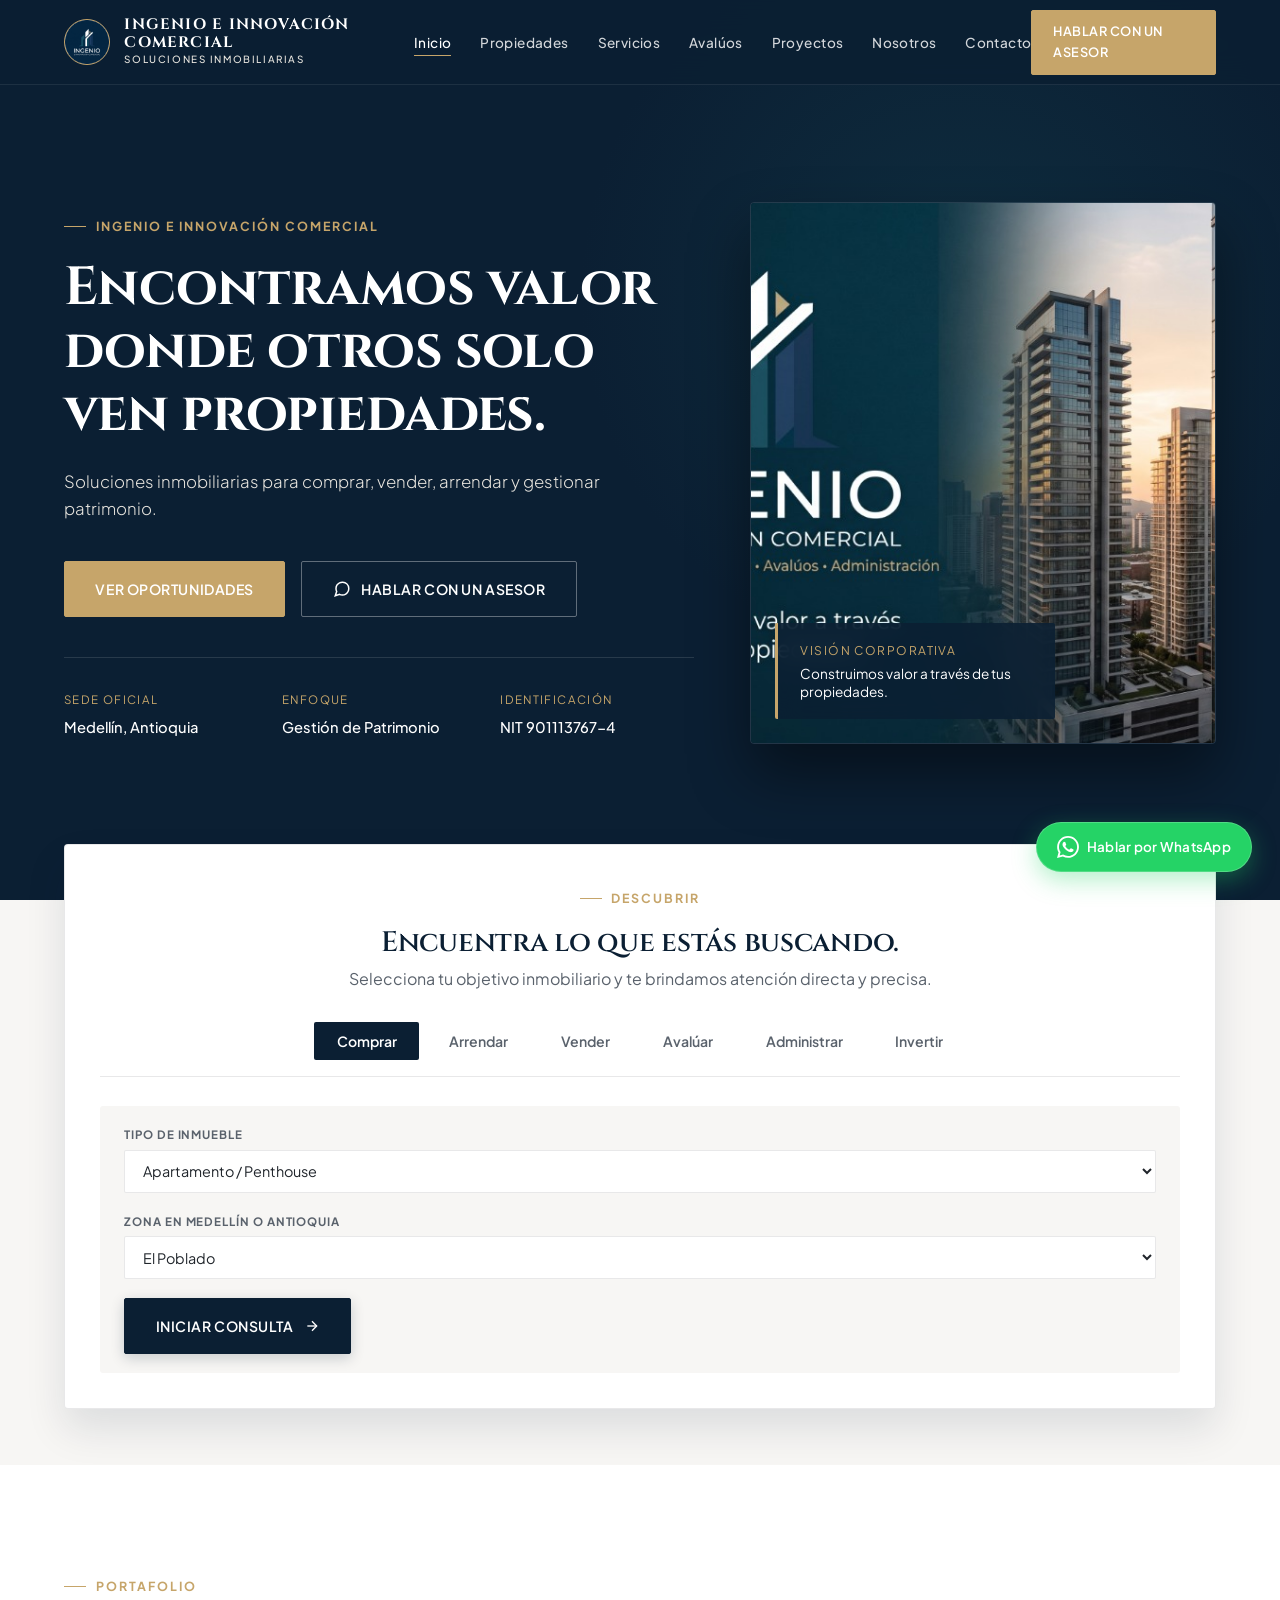
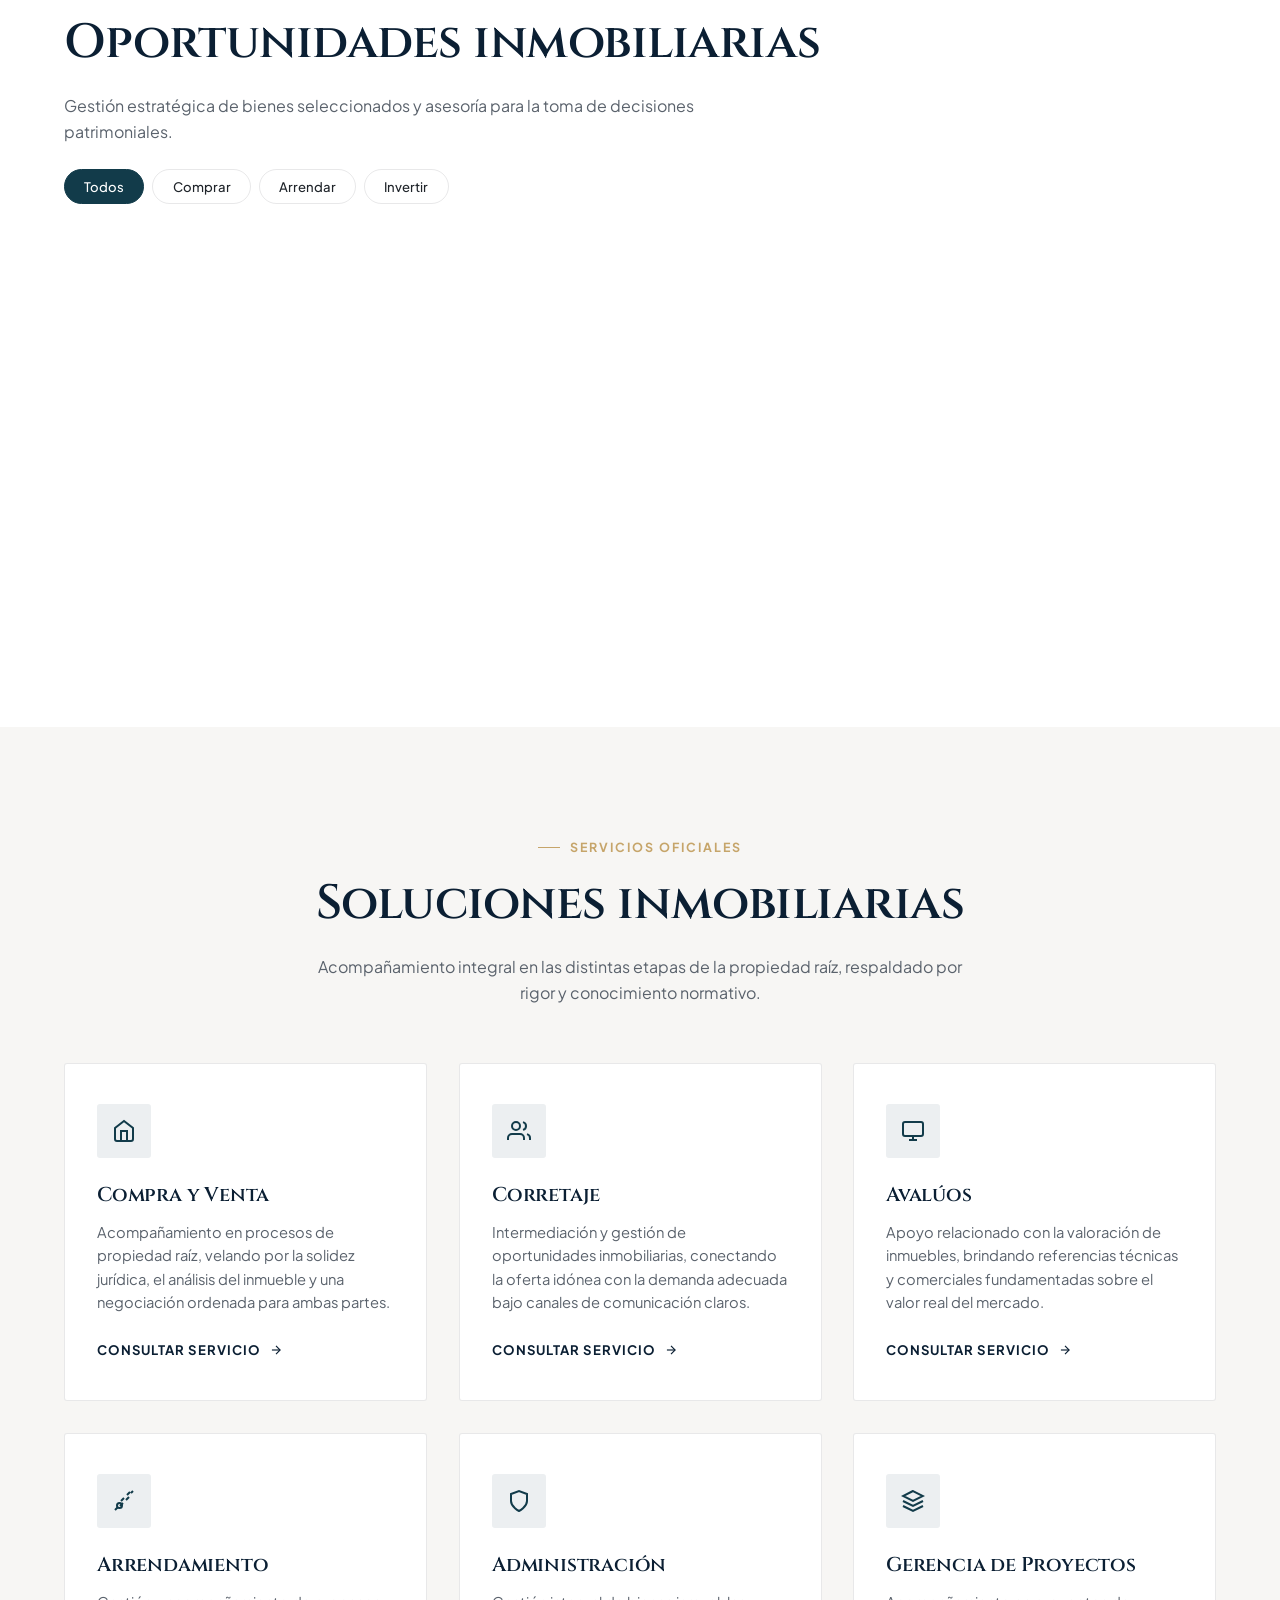
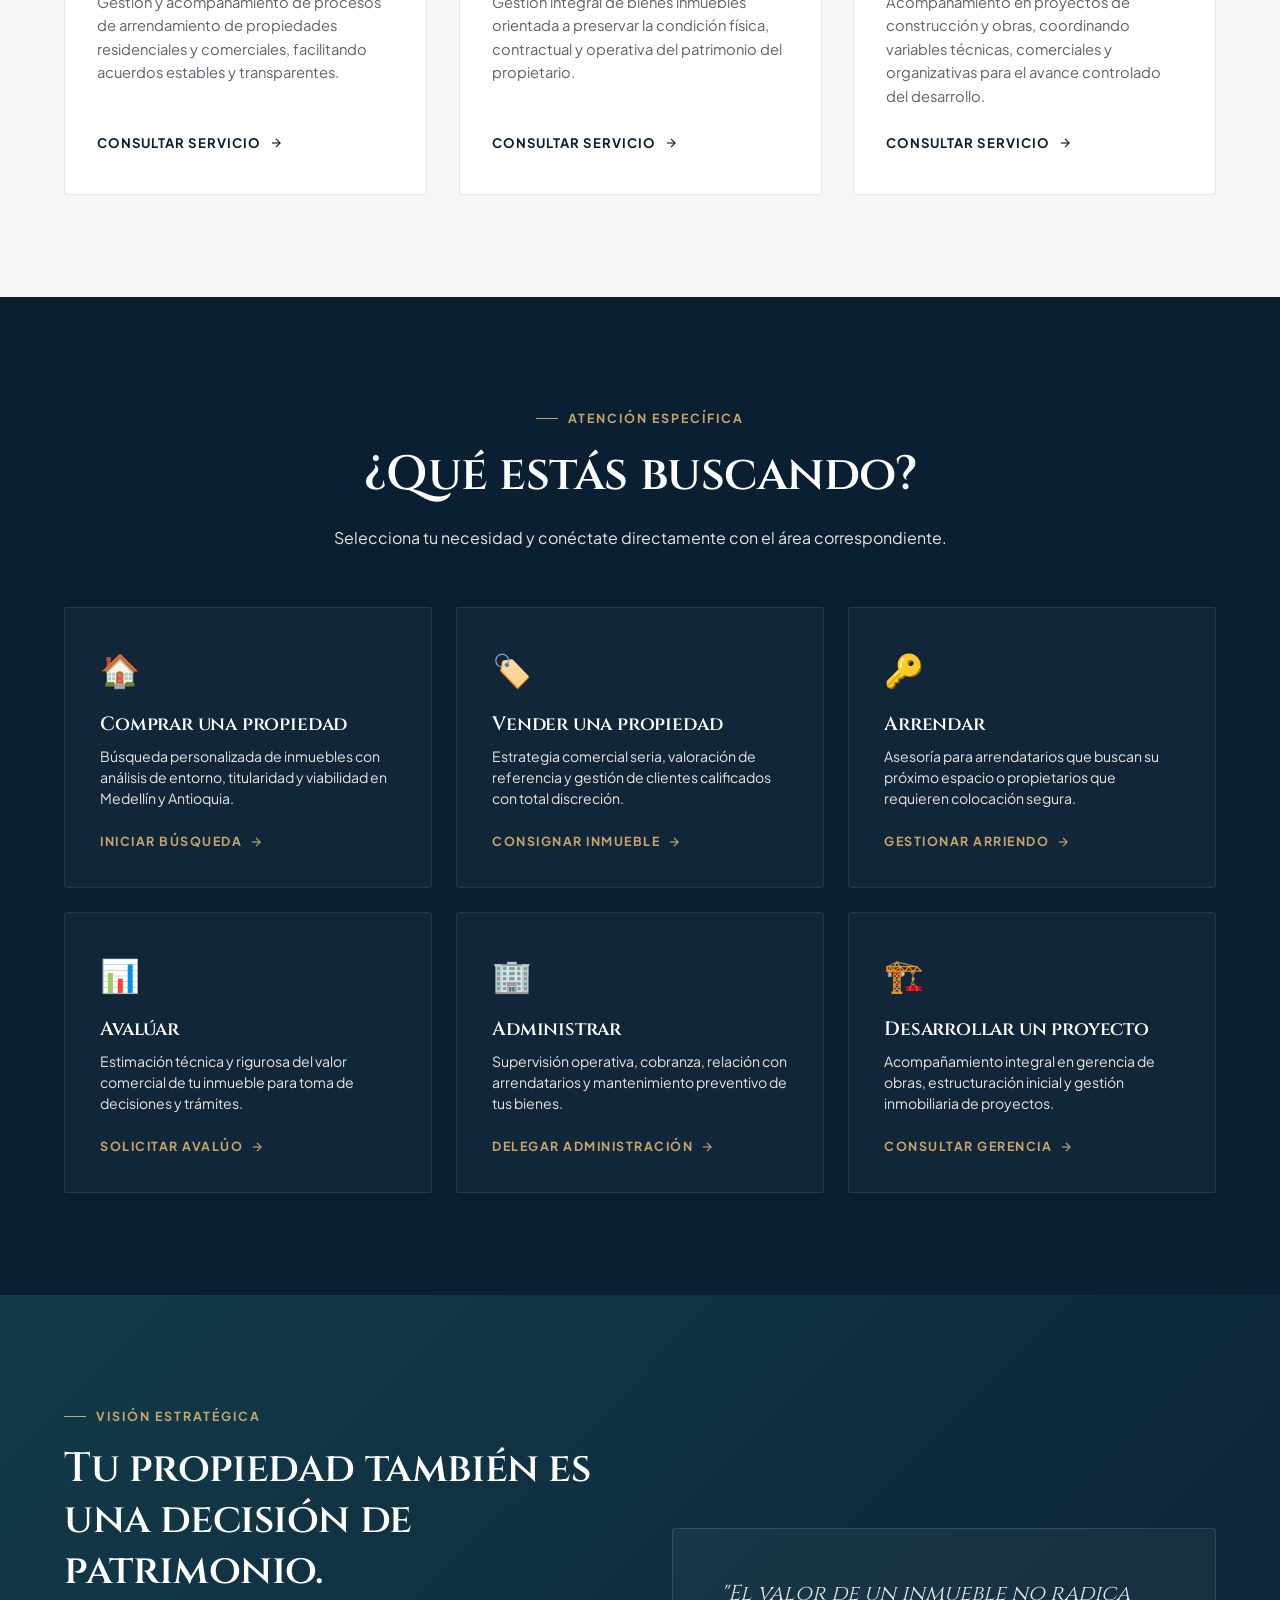
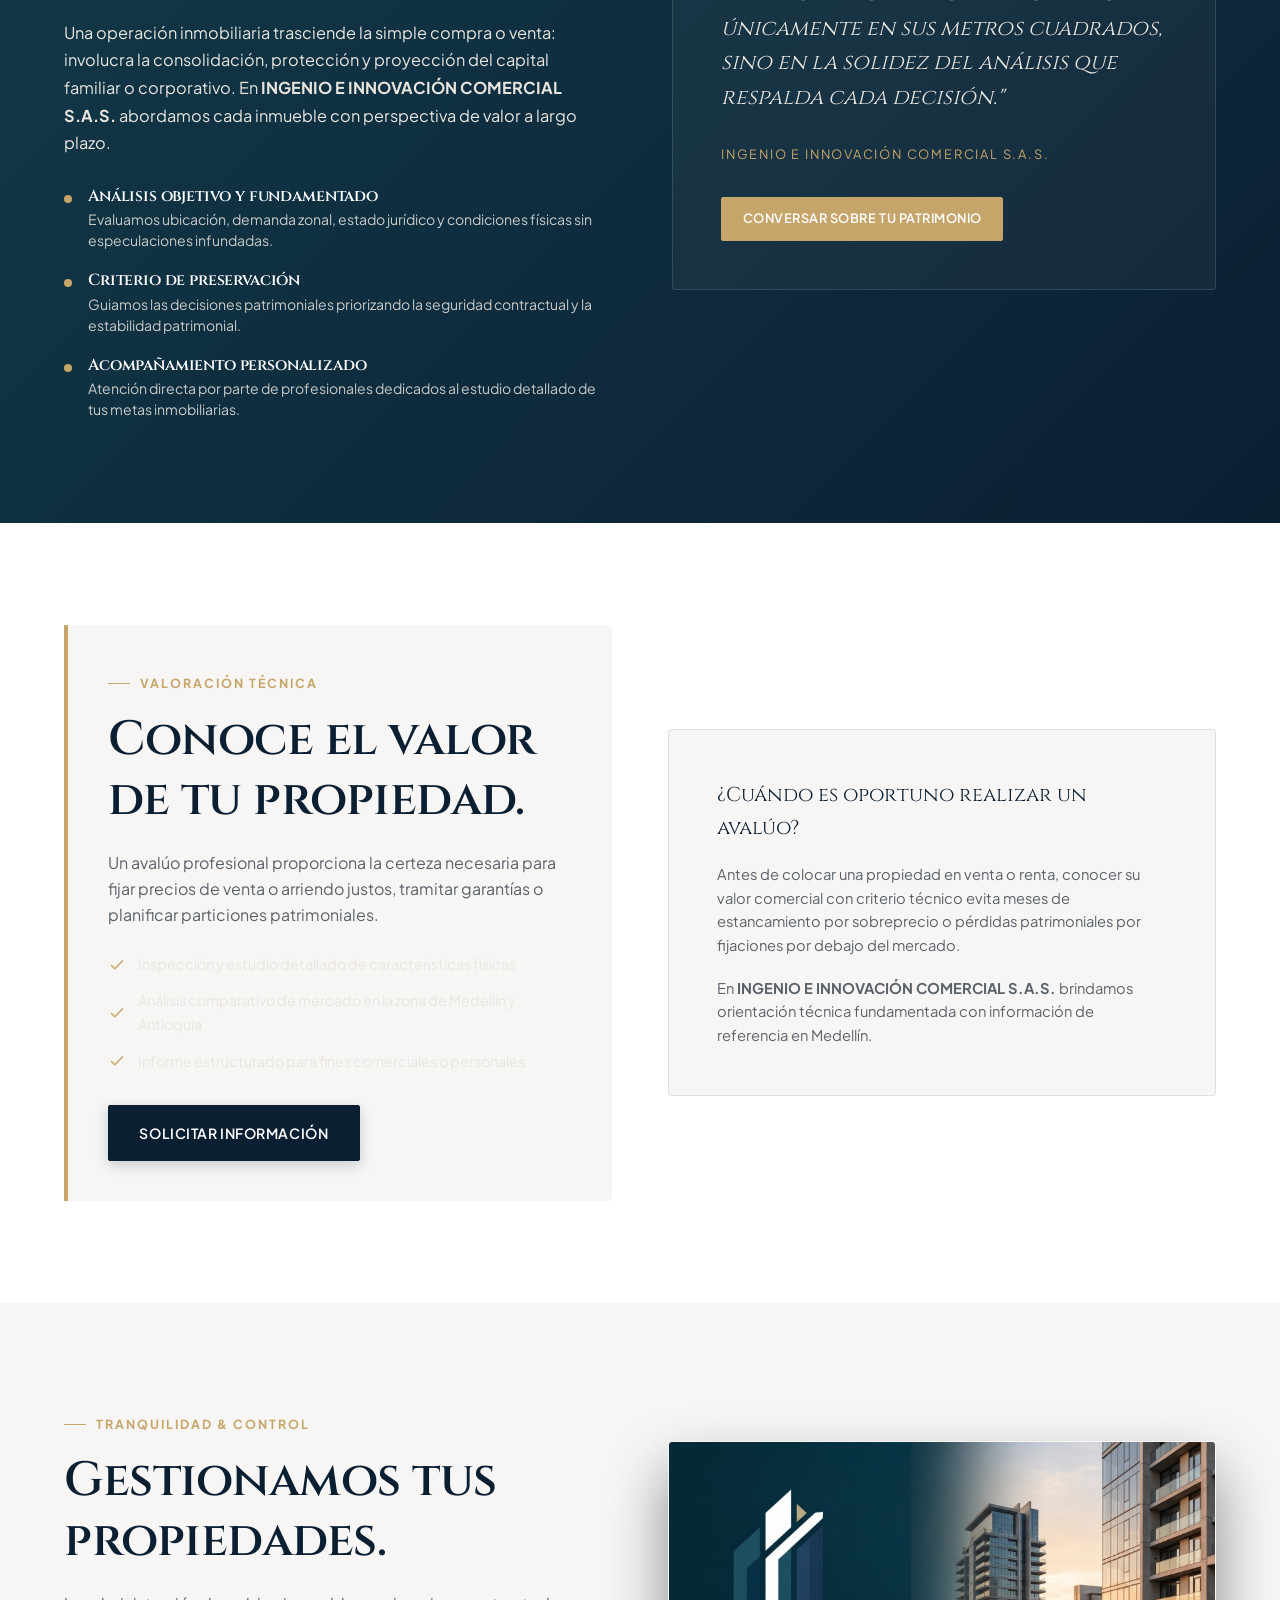
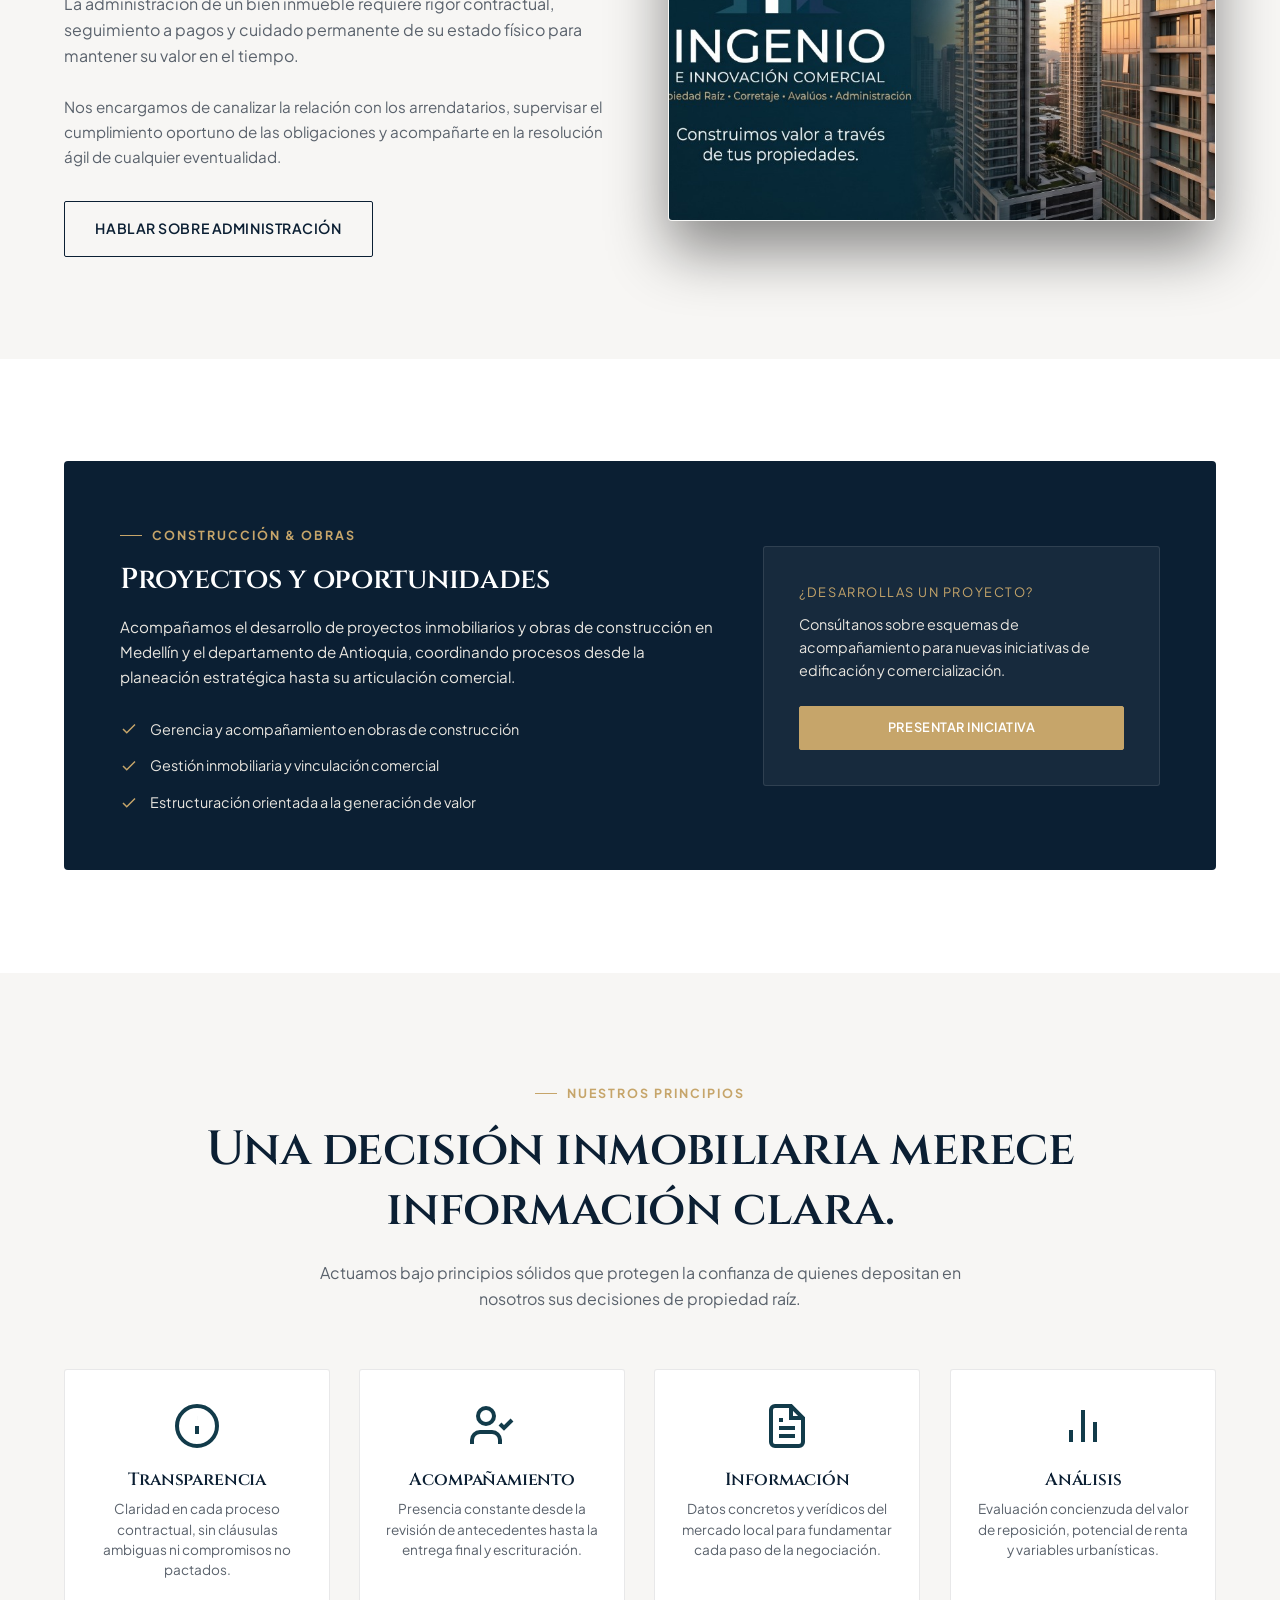
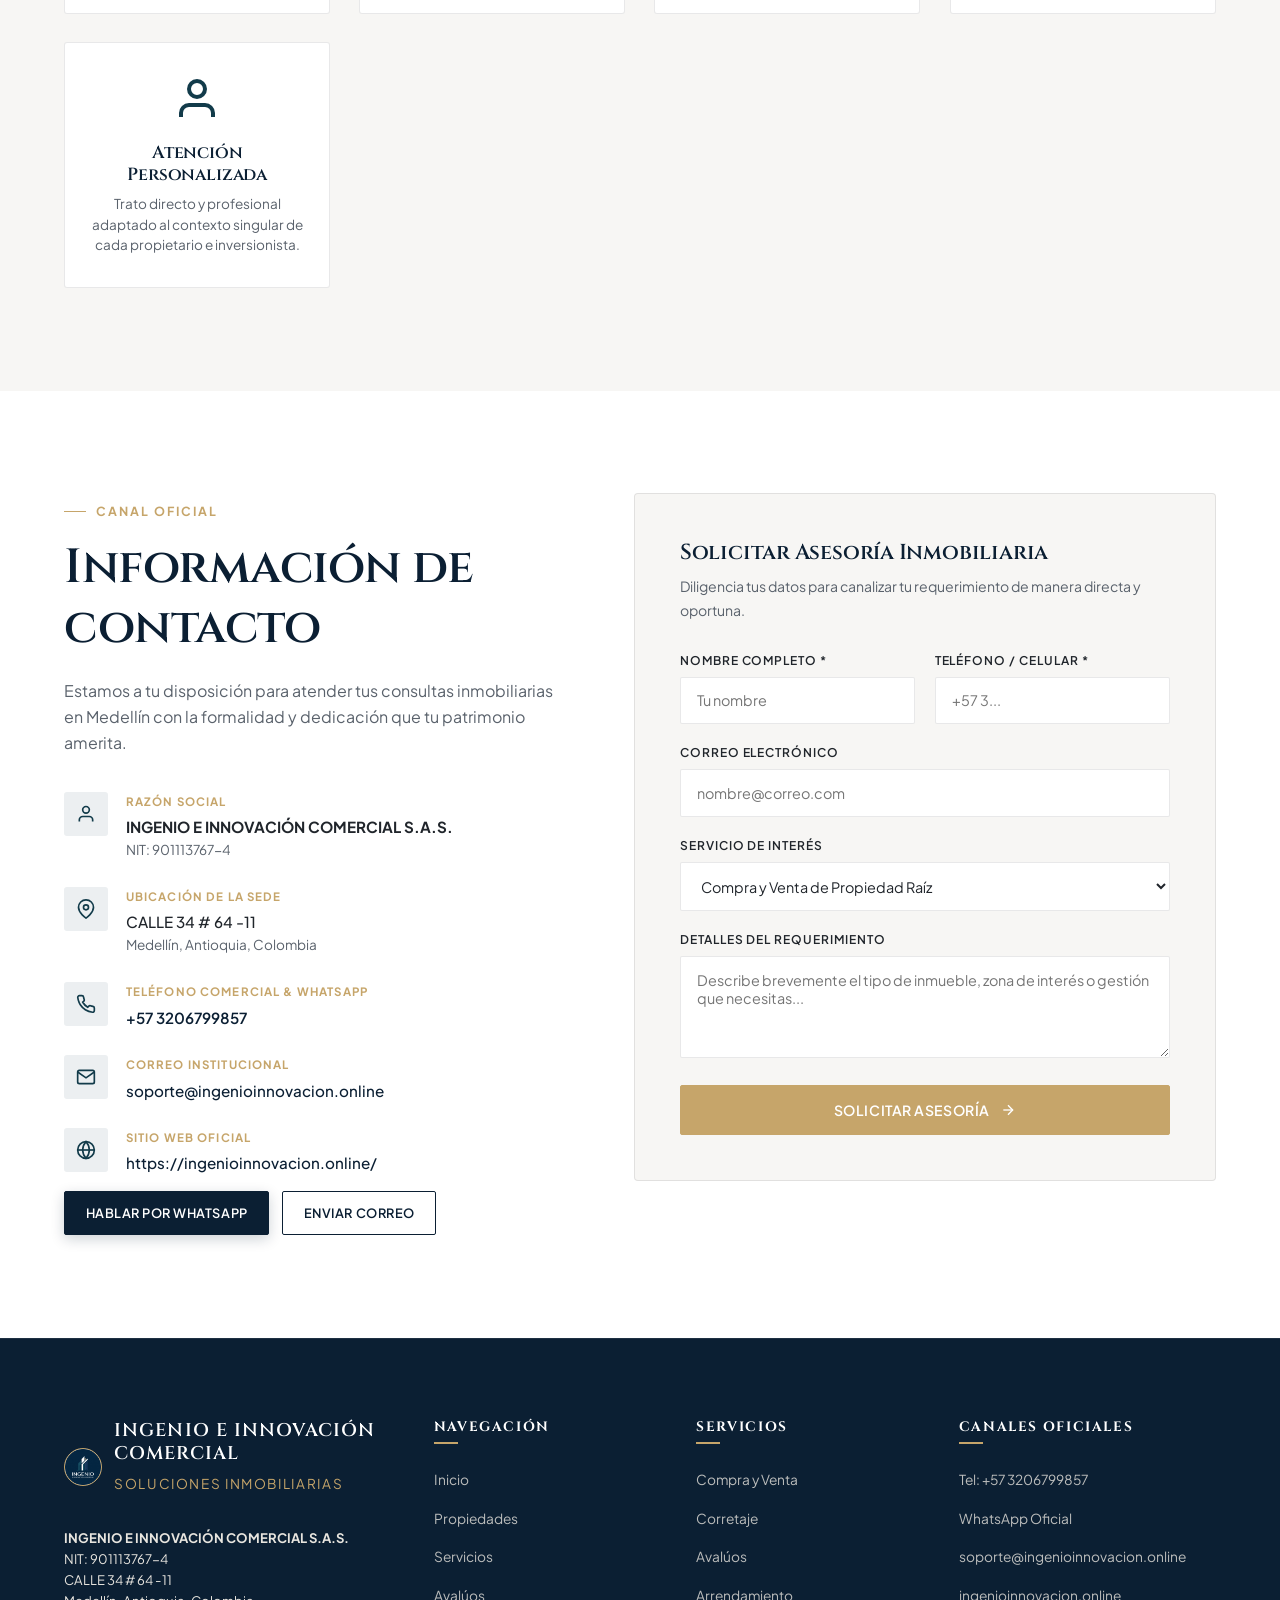
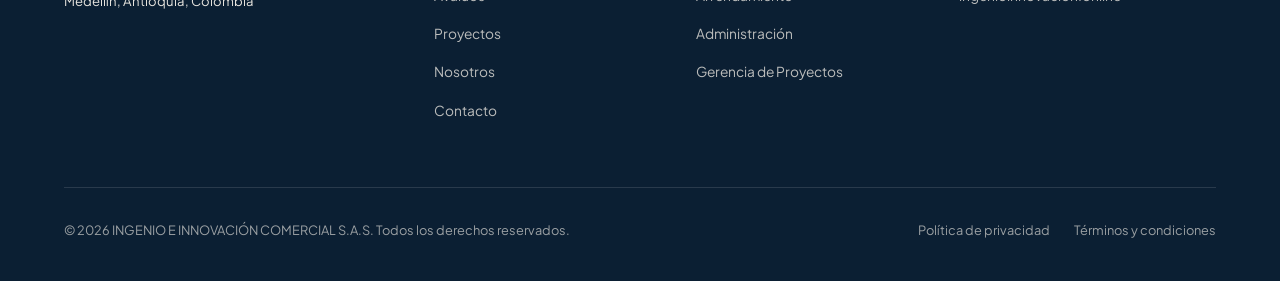
==== index.html @ ac538b25 "feat: lanzamiento del sitio web oficial premium de INGENIO E INNOVACION COMERCIAL S.A.S." ====
<!DOCTYPE html>
<html lang="es">
<head>
  <meta charset="UTF-8">
  <meta name="viewport" content="width=device-width, initial-scale=1.0">
  <title>INGENIO E INNOVACIÓN COMERCIAL S.A.S. | Soluciones Inmobiliarias y Gestión de Patrimonio</title>
  <meta name="description" content="Firma inmobiliaria profesional en Medellín, Colombia. Propiedad raíz, corretaje, avalúos, administración de inmuebles, arrendamiento y gerencia de proyectos.">
  <meta name="keywords" content="Ingenio e Innovación Comercial, Inmobiliaria Medellín, Propiedad Raíz Medellín, Avalúos Medellín, Corretaje Inmobiliario, Administración de Inmuebles">
  <meta name="author" content="INGENIO E INNOVACIÓN COMERCIAL S.A.S.">
  <link rel="canonical" href="https://ingenioinnovacion.online/">

  <!-- Open Graph / Meta Social -->
  <meta property="og:type" content="website">
  <meta property="og:title" content="INGENIO E INNOVACIÓN COMERCIAL S.A.S. | Soluciones Inmobiliarias">
  <meta property="og:description" content="Encontramos valor donde otros solo ven propiedades. Soluciones inmobiliarias para comprar, vender, arrendar y gestionar patrimonio en Medellín.">
  <meta property="og:image" content="assets/images/hero-banner.jpg">
  <meta property="og:url" content="https://ingenioinnovacion.online/">

  <!-- Favicon -->
  <link rel="icon" type="image/jpeg" href="assets/images/logo-ingenio.jpg">

  <!-- Estilos -->
  <link rel="stylesheet" href="assets/css/styles.css">
  <link rel="stylesheet" href="assets/css/animations.css">
</head>
<body>

  <!-- ==========================================================================
       16. NAVBAR ELEGANTE Y STICKY
       ========================================================================== -->
  <header class="site-header">
    <div class="container navbar">
      <a href="index.html" class="brand-link" aria-label="Inicio - Ingenio e Innovación Comercial">
        <img src="assets/images/logo-ingenio.jpg" alt="Logo Ingenio e Innovación Comercial" class="brand-logo-img">
        <div class="brand-text-wrap">
          <span class="brand-name">INGENIO E INNOVACIÓN COMERCIAL</span>
          <span class="brand-sub">Soluciones Inmobiliarias</span>
        </div>
      </a>

      <nav aria-label="Navegación principal">
        <ul class="nav-menu">
          <li><a href="#inicio" class="nav-link active">Inicio</a></li>
          <li><a href="#propiedades" class="nav-link">Propiedades</a></li>
          <li><a href="#servicios" class="nav-link">Servicios</a></li>
          <li><a href="#avaluos" class="nav-link">Avalúos</a></li>
          <li><a href="#proyectos" class="nav-link">Proyectos</a></li>
          <li><a href="#confianza" class="nav-link">Nosotros</a></li>
          <li><a href="#contacto" class="nav-link">Contacto</a></li>
        </ul>
      </nav>

      <div class="nav-actions">
        <a href="https://wa.me/573206799857?text=Hola,%20deseo%20hablar%20con%20un%20asesor%20de%20Ingenio%20e%20Innovación%20Comercial" target="_blank" rel="noopener noreferrer" class="btn btn-gold btn-sm">
          Hablar con un asesor
        </a>
        <button class="nav-toggle" aria-label="Abrir menú de navegación" aria-expanded="false">
          <svg viewBox="0 0 24 24" fill="none" stroke="currentColor" stroke-width="2"><line x1="3" y1="12" x2="21" y2="12"></line><line x1="3" y1="6" x2="21" y2="6"></line><line x1="3" y1="18" x2="21" y2="18"></line></svg>
        </button>
      </div>
    </div>
  </header>

  <main>
    <!-- ==========================================================================
         5. HERO PRINCIPAL
         ========================================================================== -->
    <section id="inicio" class="hero-section">
      <div class="hero-bg-accent"></div>
      <div class="container hero-grid">
        <!-- Lado Izquierdo -->
        <div class="hero-content" data-reveal="left">
          <div class="section-tag hero-tag">INGENIO E INNOVACIÓN COMERCIAL</div>
          <h1 class="hero-title">Encontramos valor donde otros solo ven propiedades.</h1>
          <p class="hero-subtitle">
            Soluciones inmobiliarias para comprar, vender, arrendar y gestionar patrimonio.
          </p>

          <div class="hero-cta-group">
            <a href="#propiedades" class="btn btn-gold">Ver oportunidades</a>
            <a href="https://wa.me/573206799857?text=Hola,%20deseo%20hablar%20con%20un%20asesor%20inmobiliario" target="_blank" rel="noopener noreferrer" class="btn btn-outline-white">
              <svg width="18" height="18" viewBox="0 0 24 24" fill="none" stroke="currentColor" stroke-width="2"><path d="M21 11.5a8.38 8.38 0 0 1-.9 3.8 8.5 8.5 0 0 1-7.6 4.7 8.38 8.38 0 0 1-3.8-.9L3 21l1.9-5.7a8.38 8.38 0 0 1-.9-3.8 8.5 8.5 0 0 1 4.7-7.6 8.38 8.38 0 0 1 3.8-.9h.5a8.48 8.48 0 0 1 8 8v.5z"></path></svg>
              Hablar con un asesor
            </a>
          </div>

          <div class="hero-specs-strip">
            <div class="hero-spec-item">
              <span class="hero-spec-label">Sede Oficial</span>
              <span class="hero-spec-value">Medellín, Antioquia</span>
            </div>
            <div class="hero-spec-item">
              <span class="hero-spec-label">Enfoque</span>
              <span class="hero-spec-value">Gestión de Patrimonio</span>
            </div>
            <div class="hero-spec-item">
              <span class="hero-spec-label">Identificación</span>
              <span class="hero-spec-value">NIT 901113767-4</span>
            </div>
          </div>
        </div>

        <!-- Lado Derecho: Arquitectura contemporánea de alta gama -->
        <div class="hero-media-wrapper" data-reveal="right">
          <div class="hero-frame">
            <img src="assets/images/hero-banner.jpg" alt="Arquitectura contemporánea - Ingenio e Innovación Comercial" class="hero-image">
            <div class="hero-floating-badge">
              <div class="hero-badge-title">Visión Corporativa</div>
              <div class="hero-badge-desc">Construimos valor a través de tus propiedades.</div>
            </div>
          </div>
        </div>
      </div>
    </section>

    <!-- ==========================================================================
         6. BUSCADOR / DESCUBRIR PROPIEDADES ("Encuentra lo que estás buscando")
         ========================================================================== -->
    <section class="search-intent-section">
      <div class="container">
        <div class="intent-card" data-reveal>
          <div class="intent-header">
            <span class="section-tag">Descubrir</span>
            <h2>Encuentra lo que estás buscando.</h2>
            <p class="section-subtitle" style="margin: 0 auto;">Selecciona tu objetivo inmobiliario y te brindamos atención directa y precisa.</p>
          </div>

          <div class="intent-tabs" role="tablist">
            <button class="intent-tab active" data-intent="comprar">Comprar</button>
            <button class="intent-tab" data-intent="arrendar">Arrendar</button>
            <button class="intent-tab" data-intent="vender">Vender</button>
            <button class="intent-tab" data-intent="avaluar">Avalúar</button>
            <button class="intent-tab" data-intent="administrar">Administrar</button>
            <button class="intent-tab" data-intent="invertir">Invertir</button>
          </div>

          <div class="intent-action-panel">
            <div class="intent-field">
              <label for="intent-type">Tipo de Inmueble</label>
              <select id="intent-type">
                <option value="Apartamento o Penthouse">Apartamento / Penthouse</option>
                <option value="Casa o Residencia">Casa / Residencia</option>
                <option value="Local Comercial">Local Comercial</option>
                <option value="Oficina Corporativa">Oficina Corporativa</option>
                <option value="Lote o Terreno">Lote / Terreno</option>
                <option value="Bodega o Inmueble Industrial">Bodega / Industrial</option>
              </select>
            </div>

            <div class="intent-field">
              <label for="intent-location">Zona en Medellín o Antioquia</label>
              <select id="intent-location">
                <option value="El Poblado">El Poblado</option>
                <option value="Laureles / Estadio">Laureles / Estadio</option>
                <option value="Envigado">Envigado</option>
                <option value="Sabaneta">Sabaneta</option>
                <option value="Oriente Antioqueño / Rionegro">Oriente Antioqueño</option>
                <option value="Otras zonas de Medellín">Otras zonas de Medellín</option>
              </select>
            </div>

            <div style="align-self: flex-end;">
              <a id="intent-action-btn" href="https://wa.me/573206799857?text=Hola,%20estoy%20interesado%20en%20comprar%20una%20propiedad%20en%20Medellín/Antioquia%20con%20Ingenio%20e%20Innovación%20Comercial%20S.A.S." target="_blank" rel="noopener noreferrer" class="btn btn-primary">
                Iniciar Consulta
                <svg width="16" height="16" viewBox="0 0 24 24" fill="none" stroke="currentColor" stroke-width="2"><line x1="5" y1="12" x2="19" y2="12"></line><polyline points="12 5 19 12 12 19"></polyline></svg>
              </a>
            </div>
          </div>
        </div>
      </div>
    </section>

    <!-- ==========================================================================
         7. PROPIEDADES (Oportunidades Inmobiliarias)
         ========================================================================== -->
    <section id="propiedades" class="properties-section">
      <div class="container">
        <div class="section-head-flex" data-reveal>
          <div>
            <span class="section-tag">Portafolio</span>
            <h2 class="section-title">Oportunidades inmobiliarias</h2>
            <p class="section-subtitle">Gestión estratégica de bienes seleccionados y asesoría para la toma de decisiones patrimoniales.</p>
          </div>

          <div class="filter-pills">
            <button class="filter-pill active" data-filter="todos">Todos</button>
            <button class="filter-pill" data-filter="comprar">Comprar</button>
            <button class="filter-pill" data-filter="arrendar">Arrendar</button>
            <button class="filter-pill" data-filter="invertir">Invertir</button>
          </div>
        </div>

        <!-- Contenedor dinámico estructurado según la arquitectura de datos -->
        <div id="properties-catalog-container" class="properties-grid">
          <!-- Renderizado por assets/js/properties-data.js -->
        </div>
      </div>
    </section>

    <!-- ==========================================================================
         8. SERVICIOS (Soluciones Inmobiliarias)
         ========================================================================== -->
    <section id="servicios" class="services-section">
      <div class="container">
        <div style="text-align: center;" data-reveal>
          <span class="section-tag">Servicios Oficiales</span>
          <h2 class="section-title">Soluciones inmobiliarias</h2>
          <p class="section-subtitle" style="margin: 0 auto;">
            Acompañamiento integral en las distintas etapas de la propiedad raíz, respaldado por rigor y conocimiento normativo.
          </p>
        </div>

        <div class="services-grid">
          <!-- 1. COMPRA Y VENTA -->
          <div class="service-card" data-reveal data-delay="100">
            <div class="service-icon-wrap">
              <svg width="24" height="24" viewBox="0 0 24 24" fill="none" stroke="currentColor" stroke-width="2"><path d="M3 9l9-7 9 7v11a2 2 0 0 1-2 2H5a2 2 0 0 1-2-2z"></path><polyline points="9 22 9 12 15 12 15 22"></polyline></svg>
            </div>
            <h3 class="service-title">Compra y Venta</h3>
            <p class="service-desc">
              Acompañamiento en procesos de propiedad raíz, velando por la solidez jurídica, el análisis del inmueble y una negociación ordenada para ambas partes.
            </p>
            <a href="https://wa.me/573206799857?text=Hola,%20solicito%20acompañamiento%20en%20procesos%20de%20COMPRA%20Y%20VENTA" target="_blank" rel="noopener noreferrer" class="service-link">
              Consultar servicio
              <svg width="14" height="14" viewBox="0 0 24 24" fill="none" stroke="currentColor" stroke-width="2"><line x1="5" y1="12" x2="19" y2="12"></line><polyline points="12 5 19 12 12 19"></polyline></svg>
            </a>
          </div>

          <!-- 2. CORRETAJE -->
          <div class="service-card" data-reveal data-delay="200">
            <div class="service-icon-wrap">
              <svg width="24" height="24" viewBox="0 0 24 24" fill="none" stroke="currentColor" stroke-width="2"><path d="M17 21v-2a4 4 0 0 0-4-4H5a4 4 0 0 0-4 4v2"></path><circle cx="9" cy="7" r="4"></circle><path d="M23 21v-2a4 4 0 0 0-3-3.87"></path><path d="M16 3.13a4 4 0 0 1 0 7.75"></path></svg>
            </div>
            <h3 class="service-title">Corretaje</h3>
            <p class="service-desc">
              Intermediación y gestión de oportunidades inmobiliarias, conectando la oferta idónea con la demanda adecuada bajo canales de comunicación claros.
            </p>
            <a href="https://wa.me/573206799857?text=Hola,%20solicito%20información%20sobre%20CORRETAJE%20inmobiliario" target="_blank" rel="noopener noreferrer" class="service-link">
              Consultar servicio
              <svg width="14" height="14" viewBox="0 0 24 24" fill="none" stroke="currentColor" stroke-width="2"><line x1="5" y1="12" x2="19" y2="12"></line><polyline points="12 5 19 12 12 19"></polyline></svg>
            </a>
          </div>

          <!-- 3. AVALÚOS -->
          <div class="service-card" data-reveal data-delay="300">
            <div class="service-icon-wrap">
              <svg width="24" height="24" viewBox="0 0 24 24" fill="none" stroke="currentColor" stroke-width="2"><rect x="2" y="3" width="20" height="14" rx="2" ry="2"></rect><line x1="8" y1="21" x2="16" y2="21"></line><line x1="12" y1="17" x2="12" y2="21"></line></svg>
            </div>
            <h3 class="service-title">Avalúos</h3>
            <p class="service-desc">
              Apoyo relacionado con la valoración de inmuebles, brindando referencias técnicas y comerciales fundamentadas sobre el valor real del mercado.
            </p>
            <a href="https://wa.me/573206799857?text=Hola,%20requiero%20apoyo%20con%20un%20AVALÚO%20inmobiliario" target="_blank" rel="noopener noreferrer" class="service-link">
              Consultar servicio
              <svg width="14" height="14" viewBox="0 0 24 24" fill="none" stroke="currentColor" stroke-width="2"><line x1="5" y1="12" x2="19" y2="12"></line><polyline points="12 5 19 12 12 19"></polyline></svg>
            </a>
          </div>

          <!-- 4. ARRENDAMIENTO -->
          <div class="service-card" data-reveal data-delay="100">
            <div class="service-icon-wrap">
              <svg width="24" height="24" viewBox="0 0 24 24" fill="none" stroke="currentColor" stroke-width="2"><path d="M21 2l-2 2m-1-1l-3 3m2 2l-3 3m-2-2l-3 3m2 2l-3 3M3 21l3-3"></path><circle cx="7.5" cy="16.5" r="2.5"></circle></svg>
            </div>
            <h3 class="service-title">Arrendamiento</h3>
            <p class="service-desc">
              Gestión y acompañamiento de procesos de arrendamiento de propiedades residenciales y comerciales, facilitando acuerdos estables y transparentes.
            </p>
            <a href="https://wa.me/573206799857?text=Hola,%20deseo%20asesoría%20en%20ARRENDAMIENTO%20inmobiliario" target="_blank" rel="noopener noreferrer" class="service-link">
              Consultar servicio
              <svg width="14" height="14" viewBox="0 0 24 24" fill="none" stroke="currentColor" stroke-width="2"><line x1="5" y1="12" x2="19" y2="12"></line><polyline points="12 5 19 12 12 19"></polyline></svg>
            </a>
          </div>

          <!-- 5. ADMINISTRACIÓN -->
          <div class="service-card" data-reveal data-delay="200">
            <div class="service-icon-wrap">
              <svg width="24" height="24" viewBox="0 0 24 24" fill="none" stroke="currentColor" stroke-width="2"><path d="M12 22s8-4 8-10V5l-8-3-8 3v7c0 6 8 10 8 10z"></path></svg>
            </div>
            <h3 class="service-title">Administración</h3>
            <p class="service-desc">
              Gestión integral de bienes inmuebles orientada a preservar la condición física, contractual y operativa del patrimonio del propietario.
            </p>
            <a href="https://wa.me/573206799857?text=Hola,%20deseo%20información%20sobre%20ADMINISTRACIÓN%20de%20bienes%20inmuebles" target="_blank" rel="noopener noreferrer" class="service-link">
              Consultar servicio
              <svg width="14" height="14" viewBox="0 0 24 24" fill="none" stroke="currentColor" stroke-width="2"><line x1="5" y1="12" x2="19" y2="12"></line><polyline points="12 5 19 12 12 19"></polyline></svg>
            </a>
          </div>

          <!-- 6. GERENCIA DE PROYECTOS -->
          <div class="service-card" data-reveal data-delay="300">
            <div class="service-icon-wrap">
              <svg width="24" height="24" viewBox="0 0 24 24" fill="none" stroke="currentColor" stroke-width="2"><polygon points="12 2 2 7 12 12 22 7 12 2"></polygon><polyline points="2 17 12 22 22 17"></polyline><polyline points="2 12 12 17 22 12"></polyline></svg>
            </div>
            <h3 class="service-title">Gerencia de Proyectos</h3>
            <p class="service-desc">
              Acompañamiento en proyectos de construcción y obras, coordinando variables técnicas, comerciales y organizativas para el avance controlado del desarrollo.
            </p>
            <a href="https://wa.me/573206799857?text=Hola,%20solicito%20acompañamiento%20en%20GERENCIA%20DE%20PROYECTOS" target="_blank" rel="noopener noreferrer" class="service-link">
              Consultar servicio
              <svg width="14" height="14" viewBox="0 0 24 24" fill="none" stroke="currentColor" stroke-width="2"><line x1="5" y1="12" x2="19" y2="12"></line><polyline points="12 5 19 12 12 19"></polyline></svg>
            </a>
          </div>
        </div>
      </div>
    </section>

    <!-- ==========================================================================
         9. SECCIÓN "¿QUÉ NECESITAS?" (6 Bloques Interactivos)
         ========================================================================== -->
    <section class="needs-section">
      <div class="container">
        <div style="text-align: center;" data-reveal>
          <span class="section-tag section-tag-light">Atención Específica</span>
          <h2 class="section-title" style="color: var(--color-white);">¿Qué estás buscando?</h2>
          <p class="section-subtitle" style="color: var(--color-stone); margin: 0 auto;">
            Selecciona tu necesidad y conéctate directamente con el área correspondiente.
          </p>
        </div>

        <div class="needs-grid">
          <!-- Bloque 1: Comprar -->
          <div class="need-card" data-need="comprar" data-reveal data-delay="100">
            <div class="need-card-icon">🏠</div>
            <h3 class="need-card-title">Comprar una propiedad</h3>
            <p class="need-card-desc">Búsqueda personalizada de inmuebles con análisis de entorno, titularidad y viabilidad en Medellín y Antioquia.</p>
            <div class="need-card-action">
              <span>Iniciar búsqueda</span>
              <svg width="14" height="14" viewBox="0 0 24 24" fill="none" stroke="currentColor" stroke-width="2"><line x1="5" y1="12" x2="19" y2="12"></line><polyline points="12 5 19 12 12 19"></polyline></svg>
            </div>
          </div>

          <!-- Bloque 2: Vender -->
          <div class="need-card" data-need="vender" data-reveal data-delay="200">
            <div class="need-card-icon">🏷️</div>
            <h3 class="need-card-title">Vender una propiedad</h3>
            <p class="need-card-desc">Estrategia comercial seria, valoración de referencia y gestión de clientes calificados con total discreción.</p>
            <div class="need-card-action">
              <span>Consignar inmueble</span>
              <svg width="14" height="14" viewBox="0 0 24 24" fill="none" stroke="currentColor" stroke-width="2"><line x1="5" y1="12" x2="19" y2="12"></line><polyline points="12 5 19 12 12 19"></polyline></svg>
            </div>
          </div>

          <!-- Bloque 3: Arrendar -->
          <div class="need-card" data-need="arrendar" data-reveal data-delay="300">
            <div class="need-card-icon">🔑</div>
            <h3 class="need-card-title">Arrendar</h3>
            <p class="need-card-desc">Asesoría para arrendatarios que buscan su próximo espacio o propietarios que requieren colocación segura.</p>
            <div class="need-card-action">
              <span>Gestionar arriendo</span>
              <svg width="14" height="14" viewBox="0 0 24 24" fill="none" stroke="currentColor" stroke-width="2"><line x1="5" y1="12" x2="19" y2="12"></line><polyline points="12 5 19 12 12 19"></polyline></svg>
            </div>
          </div>

          <!-- Bloque 4: Avalúar -->
          <div class="need-card" data-need="avaluar" data-reveal data-delay="100">
            <div class="need-card-icon">📊</div>
            <h3 class="need-card-title">Avalúar</h3>
            <p class="need-card-desc">Estimación técnica y rigurosa del valor comercial de tu inmueble para toma de decisiones y trámites.</p>
            <div class="need-card-action">
              <span>Solicitar avalúo</span>
              <svg width="14" height="14" viewBox="0 0 24 24" fill="none" stroke="currentColor" stroke-width="2"><line x1="5" y1="12" x2="19" y2="12"></line><polyline points="12 5 19 12 12 19"></polyline></svg>
            </div>
          </div>

          <!-- Bloque 5: Administrar -->
          <div class="need-card" data-need="administrar" data-reveal data-delay="200">
            <div class="need-card-icon">🏢</div>
            <h3 class="need-card-title">Administrar</h3>
            <p class="need-card-desc">Supervisión operativa, cobranza, relación con arrendatarios y mantenimiento preventivo de tus bienes.</p>
            <div class="need-card-action">
              <span>Delegar administración</span>
              <svg width="14" height="14" viewBox="0 0 24 24" fill="none" stroke="currentColor" stroke-width="2"><line x1="5" y1="12" x2="19" y2="12"></line><polyline points="12 5 19 12 12 19"></polyline></svg>
            </div>
          </div>

          <!-- Bloque 6: Desarrollar un proyecto -->
          <div class="need-card" data-need="proyecto" data-reveal data-delay="300">
            <div class="need-card-icon">🏗️</div>
            <h3 class="need-card-title">Desarrollar un proyecto</h3>
            <p class="need-card-desc">Acompañamiento integral en gerencia de obras, estructuración inicial y gestión inmobiliaria de proyectos.</p>
            <div class="need-card-action">
              <span>Consultar gerencia</span>
              <svg width="14" height="14" viewBox="0 0 24 24" fill="none" stroke="currentColor" stroke-width="2"><line x1="5" y1="12" x2="19" y2="12"></line><polyline points="12 5 19 12 12 19"></polyline></svg>
            </div>
          </div>
        </div>
      </div>
    </section>

    <!-- ==========================================================================
         10. INVERSIÓN Y PATRIMONIO
         ========================================================================== -->
    <section class="patrimony-section">
      <div class="container patrimony-grid">
        <div data-reveal="left">
          <span class="section-tag section-tag-light">Visión Estratégica</span>
          <h2 class="patrimony-title">Tu propiedad también es una decisión de patrimonio.</h2>
          <p class="patrimony-text">
            Una operación inmobiliaria trasciende la simple compra o venta: involucra la consolidación, protección y proyección del capital familiar o corporativo. En <strong>INGENIO E INNOVACIÓN COMERCIAL S.A.S.</strong> abordamos cada inmueble con perspectiva de valor a largo plazo.
          </p>

          <div class="patrimony-points">
            <div class="patrimony-point">
              <div class="point-bullet"></div>
              <div class="point-content">
                <h4>Análisis objetivo y fundamentado</h4>
                <p>Evaluamos ubicación, demanda zonal, estado jurídico y condiciones físicas sin especulaciones infundadas.</p>
              </div>
            </div>

            <div class="patrimony-point">
              <div class="point-bullet"></div>
              <div class="point-content">
                <h4>Criterio de preservación</h4>
                <p>Guiamos las decisiones patrimoniales priorizando la seguridad contractual y la estabilidad patrimonial.</p>
              </div>
            </div>

            <div class="patrimony-point">
              <div class="point-bullet"></div>
              <div class="point-content">
                <h4>Acompañamiento personalizado</h4>
                <p>Atención directa por parte de profesionales dedicados al estudio detallado de tus metas inmobiliarias.</p>
              </div>
            </div>
          </div>
        </div>

        <div data-reveal="right">
          <div class="patrimony-visual-card">
            <p class="patrimony-quote">
              "El valor de un inmueble no radica únicamente en sus metros cuadrados, sino en la solidez del análisis que respalda cada decisión."
            </p>
            <div class="patrimony-author">Ingenio e Innovación Comercial S.A.S.</div>
            <div style="margin-top: 2rem;">
              <a href="https://wa.me/573206799857?text=Hola,%20deseo%20asesoría%20sobre%20gestión%20de%20patrimonio%20inmobiliario" target="_blank" rel="noopener noreferrer" class="btn btn-gold btn-sm">
                Conversar sobre tu patrimonio
              </a>
            </div>
          </div>
        </div>
      </div>
    </section>

    <!-- ==========================================================================
         11. AVALÚOS ("Conoce el valor de tu propiedad")
         ========================================================================== -->
    <section id="avaluos" class="appraisals-section">
      <div class="container split-card-grid">
        <div class="appraisal-box" data-reveal="left">
          <span class="section-tag">Valoración Técnica</span>
          <h2 class="section-title">Conoce el valor de tu propiedad.</h2>
          <p class="section-subtitle" style="margin-bottom: 1.5rem;">
            Un avalúo profesional proporciona la certeza necesaria para fijar precios de venta o arriendo justos, tramitar garantías o planificar particiones patrimoniales.
          </p>
          <ul class="framework-list" style="margin-bottom: 2rem;">
            <li>
              <svg viewBox="0 0 24 24" fill="none" stroke="currentColor" stroke-width="2"><polyline points="20 6 9 17 4 12"></polyline></svg>
              Inspección y estudio detallado de características físicas
            </li>
            <li>
              <svg viewBox="0 0 24 24" fill="none" stroke="currentColor" stroke-width="2"><polyline points="20 6 9 17 4 12"></polyline></svg>
              Análisis comparativo de mercado en la zona de Medellín y Antioquia
            </li>
            <li>
              <svg viewBox="0 0 24 24" fill="none" stroke="currentColor" stroke-width="2"><polyline points="20 6 9 17 4 12"></polyline></svg>
              Informe estructurado para fines comerciales o personales
            </li>
          </ul>
          <a href="https://wa.me/573206799857?text=Hola,%20solicito%20información%20para%20un%20AVALÚO%20de%20mi%20propiedad" target="_blank" rel="noopener noreferrer" class="btn btn-primary">
            Solicitar información
          </a>
        </div>

        <div style="background: var(--color-stone-light); padding: 3rem; border: 1px solid var(--color-border); border-radius: 4px;" data-reveal="right">
          <div style="font-family: var(--font-display); font-size: 1.25rem; margin-bottom: 1.2rem; color: var(--color-primary);">¿Cuándo es oportuno realizar un avalúo?</div>
          <p style="color: var(--color-graphite-muted); font-size: 0.92rem; line-height: 1.6; margin-bottom: 1.2rem;">
            Antes de colocar una propiedad en venta o renta, conocer su valor comercial con criterio técnico evita meses de estancamiento por sobreprecio o pérdidas patrimoniales por fijaciones por debajo del mercado.
          </p>
          <p style="color: var(--color-graphite-muted); font-size: 0.92rem; line-height: 1.6;">
            En <strong>INGENIO E INNOVACIÓN COMERCIAL S.A.S.</strong> brindamos orientación técnica fundamentada con información de referencia en Medellín.
          </p>
        </div>
      </div>
    </section>

    <!-- ==========================================================================
         12. ADMINISTRACIÓN DE INMUEBLES ("Gestionamos tus propiedades")
         ========================================================================== -->
    <section class="management-section">
      <div class="container split-card-grid">
        <div data-reveal="left">
          <span class="section-tag">Tranquilidad & Control</span>
          <h2 class="section-title">Gestionamos tus propiedades.</h2>
          <p class="section-subtitle" style="margin-bottom: 1.5rem;">
            La administración de un bien inmueble requiere rigor contractual, seguimiento a pagos y cuidado permanente de su estado físico para mantener su valor en el tiempo.
          </p>
          <p style="color: var(--color-graphite-muted); font-size: 0.95rem; line-height: 1.65; margin-bottom: 2rem;">
            Nos encargamos de canalizar la relación con los arrendatarios, supervisar el cumplimiento oportuno de las obligaciones y acompañarte en la resolución ágil de cualquier eventualidad.
          </p>
          <a href="https://wa.me/573206799857?text=Hola,%20deseo%20información%20para%20la%20ADMINISTRACIÓN%20de%20mis%20inmuebles" target="_blank" rel="noopener noreferrer" class="btn btn-secondary">
            Hablar sobre administración
          </a>
        </div>

        <div class="hero-frame" data-reveal="right" style="height: 380px;">
          <img src="assets/images/hero-banner.jpg" alt="Administración de propiedades - Ingenio e Innovación Comercial" style="width: 100%; height: 100%; object-fit: cover;">
        </div>
      </div>
    </section>

    <!-- ==========================================================================
         13. PROYECTOS ("Proyectos y oportunidades")
         ========================================================================== -->
    <section id="proyectos" class="projects-section">
      <div class="container">
        <div class="projects-framework-card" data-reveal>
          <div>
            <span class="section-tag section-tag-light">Construcción & Obras</span>
            <h3>Proyectos y oportunidades</h3>
            <p>
              Acompañamos el desarrollo de proyectos inmobiliarios y obras de construcción en Medellín y el departamento de Antioquia, coordinando procesos desde la planeación estratégica hasta su articulación comercial.
            </p>
            <ul class="framework-list">
              <li>
                <svg viewBox="0 0 24 24" fill="none" stroke="currentColor" stroke-width="2"><polyline points="20 6 9 17 4 12"></polyline></svg>
                Gerencia y acompañamiento en obras de construcción
              </li>
              <li>
                <svg viewBox="0 0 24 24" fill="none" stroke="currentColor" stroke-width="2"><polyline points="20 6 9 17 4 12"></polyline></svg>
                Gestión inmobiliaria y vinculación comercial
              </li>
              <li>
                <svg viewBox="0 0 24 24" fill="none" stroke="currentColor" stroke-width="2"><polyline points="20 6 9 17 4 12"></polyline></svg>
                Estructuración orientada a la generación de valor
              </li>
            </ul>
          </div>

          <div style="background: rgba(255, 255, 255, 0.05); padding: 2.2rem; border-radius: 3px; border: 1px solid rgba(255, 255, 255, 0.1);">
            <div style="font-size: 0.8rem; text-transform: uppercase; letter-spacing: 0.12em; color: var(--color-gold); margin-bottom: 0.6rem;">¿Desarrollas un proyecto?</div>
            <p style="font-size: 0.9rem; color: var(--color-stone); line-height: 1.6; margin-bottom: 1.5rem;">
              Consúltanos sobre esquemas de acompañamiento para nuevas iniciativas de edificación y comercialización.
            </p>
            <a href="https://wa.me/573206799857?text=Hola,%20deseo%20consultar%20sobre%20acompañamiento%20para%20un%20PROYECTO%20inmobiliario" target="_blank" rel="noopener noreferrer" class="btn btn-gold btn-sm" style="width: 100%;">
              Presentar iniciativa
            </a>
          </div>
        </div>
      </div>
    </section>

    <!-- ==========================================================================
         14. CONFIANZA ("Una decisión inmobiliaria merece información clara")
         ========================================================================== -->
    <section id="confianza" class="trust-section">
      <div class="container">
        <div style="text-align: center;" data-reveal>
          <span class="section-tag">Nuestros Principios</span>
          <h2 class="section-title">Una decisión inmobiliaria merece información clara.</h2>
          <p class="section-subtitle" style="margin: 0 auto;">
            Actuamos bajo principios sólidos que protegen la confianza de quienes depositan en nosotros sus decisiones de propiedad raíz.
          </p>
        </div>

        <div class="trust-grid">
          <!-- Transparencia -->
          <div class="trust-card" data-reveal data-delay="100">
            <div class="trust-icon">
              <svg viewBox="0 0 24 24" fill="none" stroke="currentColor" stroke-width="2"><circle cx="12" cy="12" r="10"></circle><line x1="12" y1="16" x2="12" y2="12"></line><line x1="12" y1="8" x2="12.01" y2="8"></line></svg>
            </div>
            <h3 class="trust-title">Transparencia</h3>
            <p class="trust-desc">Claridad en cada proceso contractual, sin cláusulas ambiguas ni compromisos no pactados.</p>
          </div>

          <!-- Acompañamiento -->
          <div class="trust-card" data-reveal data-delay="200">
            <div class="trust-icon">
              <svg viewBox="0 0 24 24" fill="none" stroke="currentColor" stroke-width="2"><path d="M16 21v-2a4 4 0 0 0-4-4H6a4 4 0 0 0-4 4v2"></path><circle cx="9" cy="7" r="4"></circle><polyline points="16 11 18 13 22 9"></polyline></svg>
            </div>
            <h3 class="trust-title">Acompañamiento</h3>
            <p class="trust-desc">Presencia constante desde la revisión de antecedentes hasta la entrega final y escrituración.</p>
          </div>

          <!-- Información -->
          <div class="trust-card" data-reveal data-delay="300">
            <div class="trust-icon">
              <svg viewBox="0 0 24 24" fill="none" stroke="currentColor" stroke-width="2"><path d="M14 2H6a2 2 0 0 0-2 2v16a2 2 0 0 0 2 2h12a2 2 0 0 0 2-2V8z"></path><polyline points="14 2 14 8 20 8"></polyline><line x1="16" y1="13" x2="8" y2="13"></line><line x1="16" y1="17" x2="8" y2="17"></line><polyline points="10 9 9 9 8 9"></polyline></svg>
            </div>
            <h3 class="trust-title">Información</h3>
            <p class="trust-desc">Datos concretos y verídicos del mercado local para fundamentar cada paso de la negociación.</p>
          </div>

          <!-- Análisis -->
          <div class="trust-card" data-reveal data-delay="400">
            <div class="trust-icon">
              <svg viewBox="0 0 24 24" fill="none" stroke="currentColor" stroke-width="2"><line x1="18" y1="20" x2="18" y2="10"></line><line x1="12" y1="20" x2="12" y2="4"></line><line x1="6" y1="20" x2="6" y2="14"></line></svg>
            </div>
            <h3 class="trust-title">Análisis</h3>
            <p class="trust-desc">Evaluación concienzuda del valor de reposición, potencial de renta y variables urbanísticas.</p>
          </div>

          <!-- Atención personalizada -->
          <div class="trust-card" data-reveal data-delay="500">
            <div class="trust-icon">
              <svg viewBox="0 0 24 24" fill="none" stroke="currentColor" stroke-width="2"><path d="M20 21v-2a4 4 0 0 0-4-4H8a4 4 0 0 0-4 4v2"></path><circle cx="12" cy="7" r="4"></circle></svg>
            </div>
            <h3 class="trust-title">Atención Personalizada</h3>
            <p class="trust-desc">Trato directo y profesional adaptado al contexto singular de cada propietario e inversionista.</p>
          </div>
        </div>
      </div>
    </section>

    <!-- ==========================================================================
         15. CONTACTO
         ========================================================================== -->
    <section id="contacto" class="contact-section">
      <div class="container contact-grid">
        <div data-reveal="left">
          <span class="section-tag">Canal Oficial</span>
          <h2 class="section-title">Información de contacto</h2>
          <p class="section-subtitle" style="margin-bottom: 2.2rem;">
            Estamos a tu disposición para atender tus consultas inmobiliarias en Medellín con la formalidad y dedicación que tu patrimonio amerita.
          </p>

          <div class="contact-details">
            <div class="contact-item">
              <div class="contact-item-icon">
                <svg width="20" height="20" viewBox="0 0 24 24" fill="none" stroke="currentColor" stroke-width="2"><path d="M20 21v-2a4 4 0 0 0-4-4H8a4 4 0 0 0-4 4v2"></path><circle cx="12" cy="7" r="4"></circle></svg>
              </div>
              <div>
                <div class="contact-item-label">Razón Social</div>
                <div class="contact-item-val"><strong>INGENIO E INNOVACIÓN COMERCIAL S.A.S.</strong></div>
                <div style="font-size: 0.85rem; color: var(--color-graphite-muted);">NIT: 901113767-4</div>
              </div>
            </div>

            <div class="contact-item">
              <div class="contact-item-icon">
                <svg width="20" height="20" viewBox="0 0 24 24" fill="none" stroke="currentColor" stroke-width="2"><path d="M21 10c0 7-9 13-9 13s-9-6-9-13a9 9 0 0 1 18 0z"></path><circle cx="12" cy="10" r="3"></circle></svg>
              </div>
              <div>
                <div class="contact-item-label">Ubicación de la Sede</div>
                <div class="contact-item-val">CALLE 34 # 64 -11</div>
                <div style="font-size: 0.85rem; color: var(--color-graphite-muted);">Medellín, Antioquia, Colombia</div>
              </div>
            </div>

            <div class="contact-item">
              <div class="contact-item-icon">
                <svg width="20" height="20" viewBox="0 0 24 24" fill="none" stroke="currentColor" stroke-width="2"><path d="M22 16.92v3a2 2 0 0 1-2.18 2 19.79 19.79 0 0 1-8.63-3.07 19.5 19.5 0 0 1-6-6 19.79 19.79 0 0 1-3.07-8.67A2 2 0 0 1 4.11 2h3a2 2 0 0 1 2 1.72 12.84 12.84 0 0 0 .7 2.81 2 2 0 0 1-.45 2.11L8.09 9.91a16 16 0 0 0 6 6l1.27-1.27a2 2 0 0 1 2.11-.45 12.84 12.84 0 0 0 2.81.7A2 2 0 0 1 22 16.92z"></path></svg>
              </div>
              <div>
                <div class="contact-item-label">Teléfono Comercial & WhatsApp</div>
                <div class="contact-item-val"><a href="tel:+573206799857" style="color: var(--color-primary); font-weight: 600;">+57 3206799857</a></div>
              </div>
            </div>

            <div class="contact-item">
              <div class="contact-item-icon">
                <svg width="20" height="20" viewBox="0 0 24 24" fill="none" stroke="currentColor" stroke-width="2"><path d="M4 4h16c1.1 0 2 .9 2 2v12c0 1.1-.9 2-2 2H4c-1.1 0-2-.9-2-2V6c0-1.1.9-2 2-2z"></path><polyline points="22,6 12,13 2,6"></polyline></svg>
              </div>
              <div>
                <div class="contact-item-label">Correo Institucional</div>
                <div class="contact-item-val"><a href="mailto:soporte@ingenioinnovacion.online" style="color: var(--color-primary);">soporte@ingenioinnovacion.online</a></div>
              </div>
            </div>

            <div class="contact-item">
              <div class="contact-item-icon">
                <svg width="20" height="20" viewBox="0 0 24 24" fill="none" stroke="currentColor" stroke-width="2"><circle cx="12" cy="12" r="10"></circle><line x1="2" y1="12" x2="22" y2="12"></line><path d="M12 2a15.3 15.3 0 0 1 4 10 15.3 15.3 0 0 1-4 10 15.3 15.3 0 0 1-4-10 15.3 15.3 0 0 1 4-10z"></path></svg>
              </div>
              <div>
                <div class="contact-item-label">Sitio Web Oficial</div>
                <div class="contact-item-val"><a href="https://ingenioinnovacion.online/" target="_blank" rel="noopener noreferrer" style="color: var(--color-primary);">https://ingenioinnovacion.online/</a></div>
              </div>
            </div>
          </div>

          <div class="contact-channels-group">
            <a href="https://wa.me/573206799857?text=Hola,%20solicito%20atención%20por%20WhatsApp" target="_blank" rel="noopener noreferrer" class="btn btn-primary btn-sm">
              Hablar por WhatsApp
            </a>
            <a href="mailto:soporte@ingenioinnovacion.online?subject=Solicitud%20de%20Asesoría%20Inmobiliaria" class="btn btn-secondary btn-sm">
              Enviar correo
            </a>
          </div>
        </div>

        <div class="contact-form-wrap" data-reveal="right">
          <h3 style="font-size: 1.35rem; margin-bottom: 0.6rem; color: var(--color-primary);">Solicitar Asesoría Inmobiliaria</h3>
          <p style="color: var(--color-graphite-muted); font-size: 0.88rem; margin-bottom: 1.8rem;">
            Diligencia tus datos para canalizar tu requerimiento de manera directa y oportuna.
          </p>

          <form id="corporate-contact-form">
            <div class="form-grid">
              <div class="form-group">
                <label for="contact-name">Nombre Completo *</label>
                <input type="text" id="contact-name" class="form-control" placeholder="Tu nombre" required>
              </div>

              <div class="form-group">
                <label for="contact-phone">Teléfono / Celular *</label>
                <input type="tel" id="contact-phone" class="form-control" placeholder="+57 3..." required>
              </div>

              <div class="form-group full">
                <label for="contact-email">Correo Electrónico</label>
                <input type="email" id="contact-email" class="form-control" placeholder="nombre@correo.com">
              </div>

              <div class="form-group full">
                <label for="contact-service">Servicio de Interés</label>
                <select id="contact-service" class="form-control">
                  <option value="Compra y Venta">Compra y Venta de Propiedad Raíz</option>
                  <option value="Corretaje Inmobiliario">Corretaje Inmobiliario</option>
                  <option value="Avalúo Profesional">Avalúo Profesional</option>
                  <option value="Arrendamiento">Arrendamiento</option>
                  <option value="Administración de Inmuebles">Administración de Inmuebles</option>
                  <option value="Gerencia de Proyectos">Gerencia de Proyectos y Obras</option>
                  <option value="Consulta Patrimonial">Consulta Patrimonial General</option>
                </select>
              </div>

              <div class="form-group full">
                <label for="contact-message">Detalles del Requerimiento</label>
                <textarea id="contact-message" class="form-control" rows="4" placeholder="Describe brevemente el tipo de inmueble, zona de interés o gestión que necesitas..."></textarea>
              </div>

              <div class="form-group full" style="margin-top: 0.5rem;">
                <button type="submit" class="btn btn-gold" style="width: 100%;">
                  Solicitar asesoría
                  <svg width="16" height="16" viewBox="0 0 24 24" fill="none" stroke="currentColor" stroke-width="2"><line x1="5" y1="12" x2="19" y2="12"></line><polyline points="12 5 19 12 12 19"></polyline></svg>
                </button>
              </div>
            </div>
          </form>
        </div>
      </div>
    </section>
  </main>

  <!-- ==========================================================================
       17. FOOTER PREMIUM
       ========================================================================== -->
  <footer class="site-footer">
    <div class="container footer-top">
      <div class="footer-brand">
        <div style="display: flex; align-items: center; gap: 0.75rem; margin-bottom: 0.8rem;">
          <img src="assets/images/logo-ingenio.jpg" alt="Logo" style="width: 38px; height: 38px; border-radius: 50%; border: 1px solid var(--color-gold);">
          <div>
            <h3>INGENIO E INNOVACIÓN COMERCIAL</h3>
            <div class="footer-tagline">Soluciones inmobiliarias</div>
          </div>
        </div>
        <p class="footer-legal-snippet">
          <strong>INGENIO E INNOVACIÓN COMERCIAL S.A.S.</strong><br>
          NIT: 901113767-4<br>
          CALLE 34 # 64 -11<br>
          Medellín, Antioquia, Colombia
        </p>
      </div>

      <div>
        <h4 class="footer-col-title">Navegación</h4>
        <ul class="footer-links">
          <li><a href="#inicio" class="footer-link">Inicio</a></li>
          <li><a href="#propiedades" class="footer-link">Propiedades</a></li>
          <li><a href="#servicios" class="footer-link">Servicios</a></li>
          <li><a href="#avaluos" class="footer-link">Avalúos</a></li>
          <li><a href="#proyectos" class="footer-link">Proyectos</a></li>
          <li><a href="#confianza" class="footer-link">Nosotros</a></li>
          <li><a href="#contacto" class="footer-link">Contacto</a></li>
        </ul>
      </div>

      <div>
        <h4 class="footer-col-title">Servicios</h4>
        <ul class="footer-links">
          <li><a href="#servicios" class="footer-link">Compra y Venta</a></li>
          <li><a href="#servicios" class="footer-link">Corretaje</a></li>
          <li><a href="#avaluos" class="footer-link">Avalúos</a></li>
          <li><a href="#servicios" class="footer-link">Arrendamiento</a></li>
          <li><a href="#servicios" class="footer-link">Administración</a></li>
          <li><a href="#proyectos" class="footer-link">Gerencia de Proyectos</a></li>
        </ul>
      </div>

      <div>
        <h4 class="footer-col-title">Canales Oficiales</h4>
        <ul class="footer-links">
          <li><a href="tel:+573206799857" class="footer-link">Tel: +57 3206799857</a></li>
          <li><a href="https://wa.me/573206799857" target="_blank" rel="noopener noreferrer" class="footer-link">WhatsApp Oficial</a></li>
          <li><a href="mailto:soporte@ingenioinnovacion.online" class="footer-link">soporte@ingenioinnovacion.online</a></li>
          <li><a href="https://ingenioinnovacion.online/" class="footer-link">ingenioinnovacion.online</a></li>
        </ul>
      </div>
    </div>

    <div class="container footer-bottom">
      <div>
        &copy; <span id="current-year">2026</span> INGENIO E INNOVACIÓN COMERCIAL S.A.S. Todos los derechos reservados.
      </div>
      <div class="footer-legal-links">
        <a href="politica-privacidad.html">Política de privacidad</a>
        <a href="terminos-y-condiciones.html">Términos y condiciones</a>
      </div>
    </div>
  </footer>

  <!-- ==========================================================================
       18. WHATSAPP FLOTANTE
       ========================================================================== -->
  <a href="https://wa.me/573206799857?text=Hola,%20solicito%20asesoría%20con%20un%20agente%20de%20Ingenio%20e%20Innovación%20Comercial" target="_blank" rel="noopener noreferrer" class="floating-whatsapp pulse-active" aria-label="Contactar por WhatsApp">
    <svg viewBox="0 0 24 24" fill="currentColor"><path d="M.057 24l1.687-6.163c-1.041-1.804-1.588-3.849-1.587-5.946.003-6.556 5.338-11.891 11.893-11.891 3.181.001 6.167 1.24 8.413 3.488 2.245 2.248 3.481 5.236 3.48 8.414-.003 6.557-5.338 11.892-11.893 11.892-1.99-.001-3.951-.5-5.688-1.448l-6.305 1.654zm6.597-3.807c1.676.995 3.276 1.591 5.392 1.592 5.448 0 9.886-4.434 9.889-9.885.002-5.462-4.415-9.89-9.881-9.892-5.452 0-9.887 4.434-9.889 9.884-.001 2.225.651 3.891 1.746 5.634l-.999 3.648 3.742-.981zm11.387-5.464c-.074-.124-.272-.198-.57-.347-.297-.149-1.758-.868-2.031-.967-.272-.099-.47-.149-.669.149-.198.297-.768.967-.941 1.165-.173.198-.347.223-.644.074-.297-.149-1.255-.462-2.39-1.475-.883-.788-1.48-1.761-1.653-2.059-.173-.297-.018-.458.13-.606.134-.133.297-.347.446-.521.151-.172.2-.296.3-.495.099-.198.05-.372-.025-.521-.075-.148-.669-1.611-.916-2.206-.242-.579-.487-.501-.669-.51l-.57-.01c-.198 0-.52.074-.792.372s-1.04 1.016-1.04 2.479 1.065 2.876 1.213 3.074c.149.198 2.095 3.2 5.076 4.487.709.306 1.263.489 1.694.626.712.226 1.36.194 1.872.118.571-.085 1.758-.719 2.006-1.413.248-.695.248-1.29.173-1.414z"/></svg>
    <span>Hablar por WhatsApp</span>
  </a>

  <!-- Scripts -->
  <script src="assets/js/properties-data.js"></script>
  <script src="assets/js/main.js"></script>
</body>
</html>
---- assets/css/styles.css ----
/* ==========================================================================
   INGENIO E INNOVACIÓN COMERCIAL S.A.S. - DESIGN SYSTEM & STYLES
   Paleta: #0B1F33 (Azul Oscuro) | #123B4A (Azul Petróleo) | #FFFFFF (Blanco)
           #E8E5DF (Gris Piedra) | #20252B (Gris Grafito) | #C6A56A (Dorado Sutil)
   ========================================================================== */

@import url('https://fonts.googleapis.com/css2?family=Cinzel:wght@500;600;700&family=Plus+Jakarta+Sans:ital,wght@0,300;0,400;0,500;0,600;0,700;1,400&display=swap');

:root {
  /* Brand Palette */
  --color-primary: #0B1F33;
  --color-primary-light: #15324d;
  --color-petroleum: #123B4A;
  --color-petroleum-dark: #0c2732;
  --color-petroleum-soft: rgba(18, 59, 74, 0.08);
  --color-white: #FFFFFF;
  --color-stone: #E8E5DF;
  --color-stone-light: #F7F6F4;
  --color-graphite: #20252B;
  --color-graphite-muted: #5A626C;
  --color-gold: #C6A56A;
  --color-gold-hover: #b59458;
  --color-gold-subtle: rgba(198, 165, 106, 0.12);
  --color-border: rgba(32, 37, 43, 0.1);
  --color-border-light: rgba(255, 255, 255, 0.12);
  
  /* Typography */
  --font-display: 'Cinzel', serif;
  --font-sans: 'Plus Jakarta Sans', -apple-system, BlinkMacSystemFont, sans-serif;
  
  /* Spacing */
  --container-max: 1280px;
  --container-wide: 1440px;
  --section-py: clamp(5rem, 8vw, 8.5rem);
  
  /* Shadows & Elevations */
  --shadow-sm: 0 2px 8px rgba(11, 31, 51, 0.04);
  --shadow-md: 0 8px 24px rgba(11, 31, 51, 0.07);
  --shadow-lg: 0 20px 40px rgba(11, 31, 51, 0.11);
  --shadow-card: 0 10px 30px -10px rgba(11, 31, 51, 0.08);
  
  /* Transitions */
  --transition-fast: 0.2s cubic-bezier(0.16, 1, 0.3, 1);
  --transition-smooth: 0.35s cubic-bezier(0.16, 1, 0.3, 1);
  --transition-slow: 0.6s cubic-bezier(0.16, 1, 0.3, 1);
}

/* Reset & Box Sizing */
*, *::before, *::after {
  box-sizing: border-box;
  margin: 0;
  padding: 0;
}

html {
  font-size: 16px;
  scroll-behavior: smooth;
  -webkit-font-smoothing: antialiased;
  -moz-osx-font-smoothing: grayscale;
}

body {
  font-family: var(--font-sans);
  background-color: var(--color-stone-light);
  color: var(--color-graphite);
  line-height: 1.65;
  overflow-x: hidden;
}

img, picture, svg {
  display: block;
  max-width: 100%;
}

a {
  color: inherit;
  text-decoration: none;
  transition: color var(--transition-fast);
}

button, input, textarea, select {
  font-family: inherit;
  font-size: inherit;
}

/* ==========================================================================
   Typography & Utilities
   ========================================================================== */

h1, h2, h3, h4, .font-display {
  font-family: var(--font-display);
  font-weight: 600;
  color: var(--color-primary);
  letter-spacing: -0.01em;
  line-height: 1.25;
}

.section-tag {
  display: inline-flex;
  align-items: center;
  gap: 0.6rem;
  font-size: 0.78rem;
  font-weight: 700;
  letter-spacing: 0.16em;
  text-transform: uppercase;
  color: var(--color-gold);
  margin-bottom: 1rem;
}

.section-tag::before {
  content: "";
  display: inline-block;
  width: 22px;
  height: 1.5px;
  background-color: var(--color-gold);
}

.section-tag-light {
  color: var(--color-gold);
}

.section-tag-light::before {
  background-color: var(--color-gold);
}

.section-title {
  font-size: clamp(2rem, 3.8vw, 3rem);
  margin-bottom: 1.25rem;
}

.section-subtitle {
  font-size: clamp(1rem, 1.2vw, 1.15rem);
  color: var(--color-graphite-muted);
  max-width: 680px;
  font-weight: 400;
}

.container {
  width: 90%;
  max-width: var(--container-max);
  margin: 0 auto;
}

.container-wide {
  width: 92%;
  max-width: var(--container-wide);
  margin: 0 auto;
}

/* ==========================================================================
   Buttons & Links
   ========================================================================== */

.btn {
  display: inline-flex;
  align-items: center;
  justify-content: center;
  gap: 0.65rem;
  padding: 0.95rem 1.9rem;
  font-size: 0.88rem;
  font-weight: 600;
  letter-spacing: 0.04em;
  border-radius: 2px;
  cursor: pointer;
  transition: all var(--transition-smooth);
  text-transform: uppercase;
  border: 1px solid transparent;
}

.btn-primary {
  background-color: var(--color-primary);
  color: var(--color-white);
  border-color: var(--color-primary);
  box-shadow: 0 4px 14px rgba(11, 31, 51, 0.2);
}

.btn-primary:hover {
  background-color: var(--color-petroleum);
  border-color: var(--color-petroleum);
  transform: translateY(-2px);
  box-shadow: 0 6px 20px rgba(11, 31, 51, 0.28);
}

.btn-secondary {
  background-color: transparent;
  color: var(--color-primary);
  border-color: var(--color-primary);
}

.btn-secondary:hover {
  background-color: var(--color-primary);
  color: var(--color-white);
  transform: translateY(-2px);
}

.btn-gold {
  background-color: var(--color-gold);
  color: var(--color-white);
  border-color: var(--color-gold);
}

.btn-gold:hover {
  background-color: var(--color-gold-hover);
  border-color: var(--color-gold-hover);
  transform: translateY(-2px);
  box-shadow: 0 6px 18px rgba(198, 165, 106, 0.35);
}

.btn-outline-white {
  background-color: transparent;
  color: var(--color-white);
  border-color: rgba(255, 255, 255, 0.35);
}

.btn-outline-white:hover {
  background-color: var(--color-white);
  color: var(--color-primary);
  border-color: var(--color-white);
  transform: translateY(-2px);
}

.btn-sm {
  padding: 0.65rem 1.3rem;
  font-size: 0.8rem;
}

/* ==========================================================================
   Header & Navbar
   ========================================================================== */

.site-header {
  position: fixed;
  top: 0;
  left: 0;
  width: 100%;
  z-index: 1000;
  background: rgba(11, 31, 51, 0.88);
  backdrop-filter: blur(16px);
  -webkit-backdrop-filter: blur(16px);
  border-bottom: 1px solid rgba(255, 255, 255, 0.08);
  transition: all var(--transition-smooth);
}

.site-header.scrolled {
  background: rgba(11, 31, 51, 0.96);
  box-shadow: 0 4px 20px rgba(0, 0, 0, 0.25);
  border-bottom-color: rgba(198, 165, 106, 0.2);
}

.navbar {
  display: flex;
  align-items: center;
  justify-content: space-between;
  height: 84px;
  transition: height var(--transition-smooth);
}

.site-header.scrolled .navbar {
  height: 72px;
}

.brand-link {
  display: flex;
  align-items: center;
  gap: 0.9rem;
}

.brand-logo-img {
  width: 46px;
  height: 46px;
  border-radius: 50%;
  object-fit: cover;
  border: 1.5px solid var(--color-gold);
}

.brand-text-wrap {
  display: flex;
  flex-direction: column;
}

.brand-name {
  font-family: var(--font-display);
  font-size: 0.95rem;
  font-weight: 700;
  letter-spacing: 0.08em;
  color: var(--color-white);
  line-height: 1.15;
}

.brand-sub {
  font-size: 0.62rem;
  font-weight: 500;
  letter-spacing: 0.16em;
  color: var(--color-stone);
  text-transform: uppercase;
}

.nav-menu {
  display: flex;
  align-items: center;
  gap: 1.8rem;
  list-style: none;
}

.nav-link {
  font-size: 0.85rem;
  font-weight: 500;
  letter-spacing: 0.03em;
  color: rgba(255, 255, 255, 0.82);
  position: relative;
  padding: 0.35rem 0;
  transition: color var(--transition-fast);
}

.nav-link::after {
  content: "";
  position: absolute;
  bottom: 0;
  left: 0;
  width: 0;
  height: 1.5px;
  background-color: var(--color-gold);
  transition: width var(--transition-fast);
}

.nav-link:hover, .nav-link.active {
  color: var(--color-white);
}

.nav-link:hover::after, .nav-link.active::after {
  width: 100%;
}

.nav-actions {
  display: flex;
  align-items: center;
  gap: 1rem;
}

.nav-toggle {
  display: none;
  background: none;
  border: none;
  color: var(--color-white);
  cursor: pointer;
  padding: 0.5rem;
}

.nav-toggle svg {
  width: 28px;
  height: 28px;
}

/* ==========================================================================
   Hero Principal
   ========================================================================== */

.hero-section {
  position: relative;
  min-height: 100vh;
  padding-top: 110px;
  padding-bottom: 4rem;
  background-color: var(--color-primary);
  color: var(--color-white);
  display: flex;
  align-items: center;
  overflow: hidden;
}

.hero-bg-accent {
  position: absolute;
  top: -10%;
  right: -5%;
  width: 60vw;
  height: 60vw;
  border-radius: 50%;
  background: radial-gradient(circle, rgba(18, 59, 74, 0.5) 0%, rgba(11, 31, 51, 0) 70%);
  pointer-events: none;
  z-index: 1;
}

.hero-grid {
  position: relative;
  z-index: 2;
  display: grid;
  grid-template-columns: 1.15fr 0.85fr;
  gap: 3.5rem;
  align-items: center;
}

.hero-content {
  max-width: 640px;
}

.hero-tag {
  color: var(--color-gold);
  margin-bottom: 1.25rem;
}

.hero-title {
  color: var(--color-white);
  font-size: clamp(2.4rem, 4.2vw, 3.8rem);
  font-weight: 700;
  line-height: 1.18;
  margin-bottom: 1.4rem;
}

.hero-subtitle {
  font-size: clamp(1.05rem, 1.3vw, 1.25rem);
  color: var(--color-stone);
  font-weight: 300;
  line-height: 1.6;
  margin-bottom: 2.4rem;
}

.hero-cta-group {
  display: flex;
  flex-wrap: wrap;
  gap: 1rem;
  margin-bottom: 2.5rem;
}

.hero-specs-strip {
  display: grid;
  grid-template-columns: repeat(3, 1fr);
  gap: 1.5rem;
  padding-top: 2rem;
  border-top: 1px solid var(--color-border-light);
}

.hero-spec-item {
  display: flex;
  flex-direction: column;
}

.hero-spec-label {
  font-size: 0.72rem;
  letter-spacing: 0.12em;
  text-transform: uppercase;
  color: var(--color-gold);
  margin-bottom: 0.35rem;
}

.hero-spec-value {
  font-size: 0.92rem;
  font-weight: 500;
  color: var(--color-white);
}

.hero-media-wrapper {
  position: relative;
}

.hero-frame {
  position: relative;
  border-radius: 4px;
  overflow: hidden;
  box-shadow: 0 30px 60px rgba(0, 0, 0, 0.45);
  border: 1px solid rgba(255, 255, 255, 0.1);
}

.hero-image {
  width: 100%;
  height: 540px;
  object-fit: cover;
  object-position: center;
  transition: transform var(--transition-slow);
}

.hero-frame:hover .hero-image {
  transform: scale(1.03);
}

.hero-floating-badge {
  position: absolute;
  bottom: 24px;
  left: 24px;
  background: rgba(11, 31, 51, 0.88);
  backdrop-filter: blur(12px);
  padding: 1.1rem 1.4rem;
  border-left: 3px solid var(--color-gold);
  border-radius: 2px;
  max-width: 280px;
}

.hero-badge-title {
  font-size: 0.75rem;
  text-transform: uppercase;
  letter-spacing: 0.12em;
  color: var(--color-gold);
  margin-bottom: 0.25rem;
}

.hero-badge-desc {
  font-size: 0.85rem;
  color: var(--color-white);
  font-weight: 400;
  line-height: 1.35;
}

/* ==========================================================================
   Buscador / Descubrir Propiedades ("Encuentra lo que estás buscando")
   ========================================================================== */

.search-intent-section {
  position: relative;
  z-index: 10;
  margin-top: -3.5rem;
  padding-bottom: 3.5rem;
}

.intent-card {
  background: var(--color-white);
  border-radius: 4px;
  box-shadow: var(--shadow-lg);
  border: 1px solid var(--color-border);
  padding: 2.2rem;
}

.intent-header {
  text-align: center;
  margin-bottom: 1.8rem;
}

.intent-header h2 {
  font-size: clamp(1.4rem, 2.2vw, 1.85rem);
  margin-bottom: 0.4rem;
}

.intent-tabs {
  display: flex;
  flex-wrap: wrap;
  justify-content: center;
  gap: 0.5rem;
  margin-bottom: 1.8rem;
  border-bottom: 1px solid var(--color-border);
  padding-bottom: 1rem;
}

.intent-tab {
  background: none;
  border: none;
  padding: 0.65rem 1.4rem;
  font-size: 0.88rem;
  font-weight: 600;
  color: var(--color-graphite-muted);
  border-radius: 2px;
  cursor: pointer;
  transition: all var(--transition-fast);
}

.intent-tab:hover {
  color: var(--color-primary);
  background: var(--color-stone-light);
}

.intent-tab.active {
  background: var(--color-primary);
  color: var(--color-white);
}

.intent-action-panel {
  display: grid;
  grid-template-columns: repeat(auto-fit, minmax(220px, 1fr)) auto;
  gap: 1.2rem;
  align-items: center;
  background: var(--color-stone-light);
  padding: 1.2rem 1.5rem;
  border-radius: 3px;
}

.intent-field {
  display: flex;
  flex-direction: column;
}

.intent-field label {
  font-size: 0.72rem;
  font-weight: 700;
  text-transform: uppercase;
  letter-spacing: 0.08em;
  color: var(--color-graphite-muted);
  margin-bottom: 0.35rem;
}

.intent-field select, .intent-field input {
  padding: 0.65rem 0.85rem;
  border: 1px solid var(--color-border);
  border-radius: 2px;
  background: var(--color-white);
  color: var(--color-graphite);
  font-size: 0.9rem;
  outline: none;
  transition: border-color var(--transition-fast);
}

.intent-field select:focus, .intent-field input:focus {
  border-color: var(--color-gold);
}

/* ==========================================================================
   Propiedades (Oportunidades Inmobiliarias)
   ========================================================================== */

.properties-section {
  padding: var(--section-py) 0;
  background-color: var(--color-white);
}

.section-head-flex {
  display: flex;
  justify-content: space-between;
  align-items: flex-end;
  margin-bottom: 3rem;
  flex-wrap: wrap;
  gap: 1.5rem;
}

.filter-pills {
  display: flex;
  gap: 0.5rem;
  flex-wrap: wrap;
}

.filter-pill {
  padding: 0.5rem 1.2rem;
  border: 1px solid var(--color-border);
  background: transparent;
  border-radius: 30px;
  font-size: 0.82rem;
  font-weight: 500;
  color: var(--color-graphite);
  cursor: pointer;
  transition: all var(--transition-fast);
}

.filter-pill:hover, .filter-pill.active {
  background: var(--color-petroleum);
  color: var(--color-white);
  border-color: var(--color-petroleum);
}

.properties-grid {
  display: grid;
  grid-template-columns: repeat(auto-fill, minmax(340px, 1fr));
  gap: 2rem;
}

.property-card {
  background: var(--color-stone-light);
  border: 1px solid var(--color-border);
  border-radius: 3px;
  overflow: hidden;
  transition: all var(--transition-smooth);
  display: flex;
  flex-direction: column;
}

.property-card:hover {
  transform: translateY(-6px);
  box-shadow: var(--shadow-lg);
  border-color: rgba(198, 165, 106, 0.4);
}

.property-img-wrap {
  position: relative;
  height: 240px;
  overflow: hidden;
  background-color: var(--color-primary);
}

.property-img {
  width: 100%;
  height: 100%;
  object-fit: cover;
  transition: transform var(--transition-slow);
}

.property-card:hover .property-img {
  transform: scale(1.05);
}

.property-badge {
  position: absolute;
  top: 14px;
  left: 14px;
  background: var(--color-primary);
  color: var(--color-white);
  padding: 0.35rem 0.75rem;
  font-size: 0.72rem;
  font-weight: 600;
  letter-spacing: 0.08em;
  text-transform: uppercase;
  border-left: 2px solid var(--color-gold);
}

.property-status-tag {
  position: absolute;
  bottom: 14px;
  right: 14px;
  background: rgba(18, 59, 74, 0.88);
  backdrop-filter: blur(8px);
  color: var(--color-stone);
  padding: 0.3rem 0.65rem;
  font-size: 0.7rem;
  font-weight: 500;
  border-radius: 2px;
}

.property-body {
  padding: 1.6rem;
  display: flex;
  flex-direction: column;
  flex-grow: 1;
}

.property-location {
  font-size: 0.76rem;
  font-weight: 600;
  letter-spacing: 0.08em;
  text-transform: uppercase;
  color: var(--color-gold);
  margin-bottom: 0.4rem;
  display: flex;
  align-items: center;
  gap: 0.35rem;
}

.property-title {
  font-size: 1.15rem;
  font-weight: 600;
  margin-bottom: 0.75rem;
  line-height: 1.35;
}

.property-desc {
  font-size: 0.88rem;
  color: var(--color-graphite-muted);
  margin-bottom: 1.25rem;
  line-height: 1.55;
  flex-grow: 1;
}

.property-specs {
  display: flex;
  align-items: center;
  gap: 1.2rem;
  padding-top: 1rem;
  margin-bottom: 1.2rem;
  border-top: 1px solid var(--color-border);
  font-size: 0.82rem;
  color: var(--color-graphite);
}

.property-spec-item {
  display: flex;
  align-items: center;
  gap: 0.4rem;
}

.property-footer {
  display: flex;
  align-items: center;
  justify-content: space-between;
  padding-top: 0.85rem;
  border-top: 1px solid var(--color-border);
}

.property-cta-btn {
  font-size: 0.82rem;
  font-weight: 600;
  color: var(--color-primary);
  display: inline-flex;
  align-items: center;
  gap: 0.35rem;
  transition: color var(--transition-fast);
}

.property-cta-btn:hover {
  color: var(--color-gold);
}

/* ==========================================================================
   Servicios (Soluciones Inmobiliarias)
   ========================================================================== */

.services-section {
  padding: var(--section-py) 0;
  background-color: var(--color-stone-light);
}

.services-grid {
  display: grid;
  grid-template-columns: repeat(auto-fit, minmax(320px, 1fr));
  gap: 2rem;
  margin-top: 3.5rem;
}

.service-card {
  background: var(--color-white);
  border: 1px solid var(--color-border);
  padding: 2.5rem 2rem;
  border-radius: 3px;
  position: relative;
  transition: all var(--transition-smooth);
  display: flex;
  flex-direction: column;
}

.service-card::before {
  content: "";
  position: absolute;
  top: 0;
  left: 0;
  width: 0;
  height: 3px;
  background-color: var(--color-gold);
  transition: width var(--transition-smooth);
}

.service-card:hover {
  transform: translateY(-6px);
  box-shadow: var(--shadow-lg);
}

.service-card:hover::before {
  width: 100%;
}

.service-icon-wrap {
  width: 54px;
  height: 54px;
  border-radius: 3px;
  background: var(--color-petroleum-soft);
  color: var(--color-petroleum);
  display: flex;
  align-items: center;
  justify-content: center;
  margin-bottom: 1.5rem;
  transition: all var(--transition-fast);
}

.service-card:hover .service-icon-wrap {
  background: var(--color-petroleum);
  color: var(--color-white);
}

.service-title {
  font-size: 1.25rem;
  margin-bottom: 0.85rem;
}

.service-desc {
  font-size: 0.92rem;
  color: var(--color-graphite-muted);
  line-height: 1.6;
  margin-bottom: 1.5rem;
  flex-grow: 1;
}

.service-link {
  display: inline-flex;
  align-items: center;
  gap: 0.5rem;
  font-size: 0.82rem;
  font-weight: 700;
  text-transform: uppercase;
  letter-spacing: 0.08em;
  color: var(--color-primary);
  transition: color var(--transition-fast);
}

.service-link:hover {
  color: var(--color-gold);
}

/* ==========================================================================
   Sección "¿Qué Necesitas?" (6 Bloques Interactivos)
   ========================================================================== */

.needs-section {
  padding: var(--section-py) 0;
  background-color: var(--color-primary);
  color: var(--color-white);
  position: relative;
}

.needs-grid {
  display: grid;
  grid-template-columns: repeat(auto-fit, minmax(300px, 1fr));
  gap: 1.5rem;
  margin-top: 3.5rem;
}

.need-card {
  background: rgba(255, 255, 255, 0.03);
  border: 1px solid rgba(255, 255, 255, 0.08);
  padding: 2.2rem;
  border-radius: 3px;
  cursor: pointer;
  transition: all var(--transition-smooth);
  display: flex;
  flex-direction: column;
}

.need-card:hover {
  background: rgba(255, 255, 255, 0.07);
  border-color: var(--color-gold);
  transform: translateY(-5px);
  box-shadow: 0 15px 35px rgba(0, 0, 0, 0.3);
}

.need-card-icon {
  font-size: 2rem;
  margin-bottom: 1rem;
}

.need-card-title {
  color: var(--color-white);
  font-size: 1.2rem;
  margin-bottom: 0.6rem;
}

.need-card-desc {
  font-size: 0.88rem;
  color: var(--color-stone);
  line-height: 1.5;
  margin-bottom: 1.4rem;
  flex-grow: 1;
}

.need-card-action {
  font-size: 0.78rem;
  font-weight: 700;
  letter-spacing: 0.12em;
  text-transform: uppercase;
  color: var(--color-gold);
  display: flex;
  align-items: center;
  gap: 0.4rem;
}

/* ==========================================================================
   Inversión y Patrimonio
   ========================================================================== */

.patrimony-section {
  padding: var(--section-py) 0;
  background: linear-gradient(135deg, #123B4A 0%, #0B1F33 100%);
  color: var(--color-white);
  position: relative;
  overflow: hidden;
}

.patrimony-grid {
  display: grid;
  grid-template-columns: 1fr 1fr;
  gap: 4rem;
  align-items: center;
}

.patrimony-title {
  color: var(--color-white);
  font-size: clamp(2rem, 3.2vw, 2.8rem);
  margin-bottom: 1.4rem;
}

.patrimony-text {
  font-size: 1.02rem;
  color: var(--color-stone);
  line-height: 1.7;
  margin-bottom: 1.8rem;
}

.patrimony-points {
  display: grid;
  gap: 1.2rem;
}

.patrimony-point {
  display: flex;
  gap: 1rem;
  align-items: flex-start;
}

.point-bullet {
  width: 8px;
  height: 8px;
  border-radius: 50%;
  background-color: var(--color-gold);
  margin-top: 0.55rem;
  flex-shrink: 0;
}

.point-content h4 {
  color: var(--color-white);
  font-size: 1rem;
  margin-bottom: 0.2rem;
}

.point-content p {
  color: rgba(232, 229, 223, 0.85);
  font-size: 0.88rem;
  line-height: 1.5;
}

.patrimony-visual-card {
  background: rgba(255, 255, 255, 0.04);
  border: 1px solid rgba(255, 255, 255, 0.12);
  padding: 3rem;
  border-radius: 4px;
  backdrop-filter: blur(10px);
  position: relative;
}

.patrimony-quote {
  font-family: var(--font-display);
  font-size: 1.35rem;
  font-style: italic;
  color: var(--color-stone);
  line-height: 1.6;
  margin-bottom: 1.8rem;
}

.patrimony-author {
  font-size: 0.8rem;
  letter-spacing: 0.14em;
  text-transform: uppercase;
  color: var(--color-gold);
}

/* ==========================================================================
   Avalúos & Administración (Secciones complementarias)
   ========================================================================== */

.appraisals-section {
  padding: var(--section-py) 0;
  background-color: var(--color-white);
}

.split-card-grid {
  display: grid;
  grid-template-columns: 1fr 1fr;
  gap: 3.5rem;
  align-items: center;
}

.appraisal-box {
  background: var(--color-stone-light);
  border-left: 4px solid var(--color-gold);
  padding: 2.5rem;
  border-radius: 0 4px 4px 0;
}

.management-section {
  padding: var(--section-py) 0;
  background-color: var(--color-stone-light);
}

/* ==========================================================================
   Proyectos & Obras
   ========================================================================== */

.projects-section {
  padding: var(--section-py) 0;
  background-color: var(--color-white);
}

.projects-framework-card {
  background: var(--color-primary);
  color: var(--color-white);
  padding: 3.5rem;
  border-radius: 4px;
  display: grid;
  grid-template-columns: 1.2fr 0.8fr;
  gap: 3rem;
  align-items: center;
}

.projects-framework-card h3 {
  color: var(--color-white);
  font-size: 1.8rem;
  margin-bottom: 1rem;
}

.projects-framework-card p {
  color: var(--color-stone);
  font-size: 0.95rem;
  line-height: 1.65;
  margin-bottom: 1.8rem;
}

.framework-list {
  list-style: none;
  display: grid;
  gap: 0.8rem;
}

.framework-list li {
  display: flex;
  align-items: center;
  gap: 0.75rem;
  font-size: 0.9rem;
  color: var(--color-stone);
}

.framework-list li svg {
  color: var(--color-gold);
  width: 18px;
  height: 18px;
  flex-shrink: 0;
}

/* ==========================================================================
   Confianza & Pilares
   ========================================================================== */

.trust-section {
  padding: var(--section-py) 0;
  background-color: var(--color-stone-light);
}

.trust-grid {
  display: grid;
  grid-template-columns: repeat(auto-fit, minmax(220px, 1fr));
  gap: 1.8rem;
  margin-top: 3.5rem;
}

.trust-card {
  background: var(--color-white);
  border: 1px solid var(--color-border);
  padding: 2rem 1.6rem;
  border-radius: 3px;
  text-align: center;
  transition: transform var(--transition-smooth);
}

.trust-card:hover {
  transform: translateY(-4px);
  border-color: var(--color-gold);
}

.trust-icon {
  width: 48px;
  height: 48px;
  margin: 0 auto 1.2rem auto;
  color: var(--color-petroleum);
}

.trust-title {
  font-size: 1.1rem;
  margin-bottom: 0.5rem;
}

.trust-desc {
  font-size: 0.85rem;
  color: var(--color-graphite-muted);
  line-height: 1.5;
}

/* ==========================================================================
   Contacto
   ========================================================================== */

.contact-section {
  padding: var(--section-py) 0;
  background-color: var(--color-white);
}

.contact-grid {
  display: grid;
  grid-template-columns: 1fr 1.15fr;
  gap: 4rem;
  align-items: flex-start;
}

.contact-details {
  display: flex;
  flex-direction: column;
  gap: 1.6rem;
}

.contact-item {
  display: flex;
  align-items: flex-start;
  gap: 1.1rem;
}

.contact-item-icon {
  width: 44px;
  height: 44px;
  border-radius: 3px;
  background: var(--color-petroleum-soft);
  color: var(--color-petroleum);
  display: flex;
  align-items: center;
  justify-content: center;
  flex-shrink: 0;
}

.contact-item-label {
  font-size: 0.72rem;
  font-weight: 700;
  text-transform: uppercase;
  letter-spacing: 0.1em;
  color: var(--color-gold);
  margin-bottom: 0.2rem;
}

.contact-item-val {
  font-size: 0.95rem;
  color: var(--color-graphite);
  font-weight: 500;
}

.contact-channels-group {
  display: flex;
  flex-wrap: wrap;
  gap: 0.8rem;
  margin-top: 1rem;
}

.contact-form-wrap {
  background: var(--color-stone-light);
  border: 1px solid var(--color-border);
  padding: 2.8rem;
  border-radius: 4px;
}

.form-grid {
  display: grid;
  grid-template-columns: 1fr 1fr;
  gap: 1.2rem;
}

.form-group {
  display: flex;
  flex-direction: column;
}

.form-group.full {
  grid-column: 1 / -1;
}

.form-group label {
  font-size: 0.75rem;
  font-weight: 600;
  text-transform: uppercase;
  letter-spacing: 0.08em;
  color: var(--color-graphite);
  margin-bottom: 0.4rem;
}

.form-control {
  padding: 0.85rem 1rem;
  border: 1px solid var(--color-border);
  border-radius: 2px;
  background: var(--color-white);
  color: var(--color-graphite);
  font-size: 0.9rem;
  transition: border-color var(--transition-fast);
}

.form-control:focus {
  outline: none;
  border-color: var(--color-gold);
  box-shadow: 0 0 0 2px rgba(198, 165, 106, 0.15);
}

/* ==========================================================================
   Footer Premium
   ========================================================================== */

.site-footer {
  background-color: var(--color-primary);
  color: var(--color-white);
  padding: 5rem 0 2.5rem 0;
  border-top: 1px solid rgba(255, 255, 255, 0.08);
}

.footer-top {
  display: grid;
  grid-template-columns: 1.5fr 1fr 1fr 1.2fr;
  gap: 3rem;
  margin-bottom: 4rem;
}

.footer-brand h3 {
  color: var(--color-white);
  font-size: 1.15rem;
  margin-bottom: 0.5rem;
  letter-spacing: 0.06em;
}

.footer-tagline {
  font-size: 0.85rem;
  color: var(--color-gold);
  text-transform: uppercase;
  letter-spacing: 0.12em;
  margin-bottom: 1.2rem;
}

.footer-legal-snippet {
  font-size: 0.82rem;
  color: var(--color-stone);
  line-height: 1.6;
}

.footer-col-title {
  color: var(--color-white);
  font-size: 0.85rem;
  font-weight: 700;
  letter-spacing: 0.12em;
  text-transform: uppercase;
  margin-bottom: 1.4rem;
  position: relative;
  padding-bottom: 0.5rem;
}

.footer-col-title::after {
  content: "";
  position: absolute;
  bottom: 0;
  left: 0;
  width: 24px;
  height: 1.5px;
  background-color: var(--color-gold);
}

.footer-links {
  list-style: none;
  display: grid;
  gap: 0.75rem;
}

.footer-link {
  font-size: 0.86rem;
  color: rgba(232, 229, 223, 0.8);
  transition: color var(--transition-fast);
}

.footer-link:hover {
  color: var(--color-white);
  padding-left: 4px;
}

.footer-bottom {
  padding-top: 2rem;
  border-top: 1px solid var(--color-border-light);
  display: flex;
  justify-content: space-between;
  align-items: center;
  flex-wrap: wrap;
  gap: 1rem;
  font-size: 0.8rem;
  color: rgba(232, 229, 223, 0.65);
}

.footer-legal-links {
  display: flex;
  gap: 1.5rem;
}

.footer-legal-links a:hover {
  color: var(--color-white);
}

/* ==========================================================================
   WhatsApp Flotante
   ========================================================================== */

.floating-whatsapp {
  position: fixed;
  bottom: 28px;
  right: 28px;
  z-index: 999;
  display: flex;
  align-items: center;
  background-color: #25D366;
  color: #FFFFFF;
  padding: 0.8rem 1.25rem;
  border-radius: 50px;
  box-shadow: 0 8px 24px rgba(37, 211, 102, 0.35);
  font-size: 0.84rem;
  font-weight: 600;
  letter-spacing: 0.02em;
  transition: all var(--transition-smooth);
  border: 1px solid rgba(255, 255, 255, 0.2);
}

.floating-whatsapp:hover {
  background-color: #20BA59;
  transform: translateY(-3px) scale(1.02);
  box-shadow: 0 12px 30px rgba(37, 211, 102, 0.45);
}

.floating-whatsapp svg {
  width: 22px;
  height: 22px;
  margin-right: 0.5rem;
}

/* ==========================================================================
   Páginas Legales (Politica & Términos)
   ========================================================================== */

.legal-header {
  background-color: var(--color-primary);
  color: var(--color-white);
  padding: 9rem 0 4rem 0;
  border-bottom: 1px solid rgba(255, 255, 255, 0.08);
}

.legal-body {
  padding: 4.5rem 0;
  background-color: var(--color-white);
}

.legal-content {
  max-width: 860px;
  margin: 0 auto;
  font-size: 0.96rem;
  line-height: 1.8;
  color: var(--color-graphite);
}

.legal-content h2 {
  font-size: 1.45rem;
  margin: 2.2rem 0 0.8rem 0;
  color: var(--color-primary);
}

.legal-content p, .legal-content ul {
  margin-bottom: 1.25rem;
}

.legal-content ul {
  padding-left: 1.5rem;
}

.legal-content li {
  margin-bottom: 0.5rem;
}

.legal-meta-box {
  background: var(--color-stone-light);
  border-left: 3px solid var(--color-gold);
  padding: 1.5rem;
  margin-bottom: 2.5rem;
  border-radius: 2px;
}

/* ==========================================================================
   Responsive Breakpoints
   ========================================================================== */

@media (max-width: 1024px) {
  .hero-grid {
    grid-template-columns: 1fr;
    gap: 3rem;
  }
  
  .hero-image {
    height: 420px;
  }
  
  .patrimony-grid, .split-card-grid, .contact-grid, .projects-framework-card {
    grid-template-columns: 1fr;
    gap: 2.5rem;
  }
  
  .footer-top {
    grid-template-columns: 1fr 1fr;
    gap: 2.5rem;
  }
}

@media (max-width: 768px) {
  .navbar {
    height: 72px;
  }
  
  .nav-menu {
    position: fixed;
    top: 72px;
    left: 0;
    width: 100%;
    background: var(--color-primary);
    flex-direction: column;
    padding: 2.5rem 1.5rem;
    gap: 1.5rem;
    border-bottom: 1px solid var(--color-border-light);
    transform: translateY(-120%);
    opacity: 0;
    visibility: hidden;
    transition: all var(--transition-smooth);
  }
  
  .nav-menu.open {
    transform: translateY(0);
    opacity: 1;
    visibility: visible;
  }
  
  .nav-toggle {
    display: block;
  }
  
  .nav-actions .btn {
    display: none;
  }
  
  .hero-section {
    padding-top: 90px;
  }
  
  .hero-specs-strip {
    grid-template-columns: 1fr;
    gap: 1rem;
  }
  
  .intent-action-panel {
    grid-template-columns: 1fr;
  }
  
  .form-grid {
    grid-template-columns: 1fr;
  }
  
  .footer-top {
    grid-template-columns: 1fr;
    gap: 2rem;
  }
  
  .floating-whatsapp span {
    display: none;
  }
  
  .floating-whatsapp {
    padding: 0.85rem;
    border-radius: 50%;
    bottom: 20px;
    right: 20px;
  }
  
  .floating-whatsapp svg {
    margin-right: 0;
  }
}
---- assets/css/animations.css ----
/* ==========================================================================
   INGENIO E INNOVACIÓN COMERCIAL S.A.S. - ANIMATIONS & INTERACTIONS
   ========================================================================== */

/* Scroll Reveal States */
[data-reveal] {
  opacity: 0;
  transform: translateY(28px);
  transition: opacity 0.8s cubic-bezier(0.16, 1, 0.3, 1), transform 0.8s cubic-bezier(0.16, 1, 0.3, 1);
  will-change: opacity, transform;
}

[data-reveal="left"] {
  transform: translateX(-35px);
}

[data-reveal="right"] {
  transform: translateX(35px);
}

[data-reveal="zoom"] {
  transform: scale(0.94);
}

[data-reveal].is-revealed {
  opacity: 1;
  transform: translate(0) scale(1);
}

/* Stagger delays */
[data-delay="100"] { transition-delay: 0.1s; }
[data-delay="200"] { transition-delay: 0.2s; }
[data-delay="300"] { transition-delay: 0.3s; }
[data-delay="400"] { transition-delay: 0.4s; }
[data-delay="500"] { transition-delay: 0.5s; }

/* Subtle Pulses & Glows */
@keyframes subtlePulse {
  0% {
    box-shadow: 0 0 0 0 rgba(37, 211, 102, 0.4);
  }
  70% {
    box-shadow: 0 0 0 14px rgba(37, 211, 102, 0);
  }
  100% {
    box-shadow: 0 0 0 0 rgba(37, 211, 102, 0);
  }
}

.pulse-active {
  animation: subtlePulse 2.8s infinite;
}

/* Shimmer Line */
@keyframes shimmer {
  0% {
    transform: translateX(-100%);
  }
  100% {
    transform: translateX(200%);
  }
}

.shimmer-badge {
  position: relative;
  overflow: hidden;
}

.shimmer-badge::after {
  content: "";
  position: absolute;
  top: 0;
  left: 0;
  width: 50%;
  height: 100%;
  background: linear-gradient(90deg, transparent, rgba(255, 255, 255, 0.2), transparent);
  animation: shimmer 3s infinite;
}

/* Modal Animation */
.modal-overlay {
  position: fixed;
  top: 0;
  left: 0;
  width: 100%;
  height: 100%;
  background: rgba(11, 31, 51, 0.7);
  backdrop-filter: blur(8px);
  z-index: 2000;
  display: flex;
  align-items: center;
  justify-content: center;
  opacity: 0;
  pointer-events: none;
  transition: opacity 0.3s ease;
  padding: 1.5rem;
}

.modal-overlay.open {
  opacity: 1;
  pointer-events: auto;
}

.modal-container {
  background: #FFFFFF;
  border-radius: 4px;
  max-width: 650px;
  width: 100%;
  max-height: 90vh;
  overflow-y: auto;
  padding: 2.5rem;
  border: 1px solid rgba(198, 165, 106, 0.3);
  box-shadow: 0 25px 60px rgba(0, 0, 0, 0.35);
  transform: translateY(20px);
  transition: transform 0.3s cubic-bezier(0.16, 1, 0.3, 1);
  position: relative;
}

.modal-overlay.open .modal-container {
  transform: translateY(0);
}

.modal-close-btn {
  position: absolute;
  top: 1.25rem;
  right: 1.25rem;
  background: transparent;
  border: none;
  font-size: 1.5rem;
  color: #20252B;
  cursor: pointer;
  width: 36px;
  height: 36px;
  display: flex;
  align-items: center;
  justify-content: center;
  border-radius: 50%;
  transition: background-color 0.2s ease;
}

.modal-close-btn:hover {
  background: #E8E5DF;
}
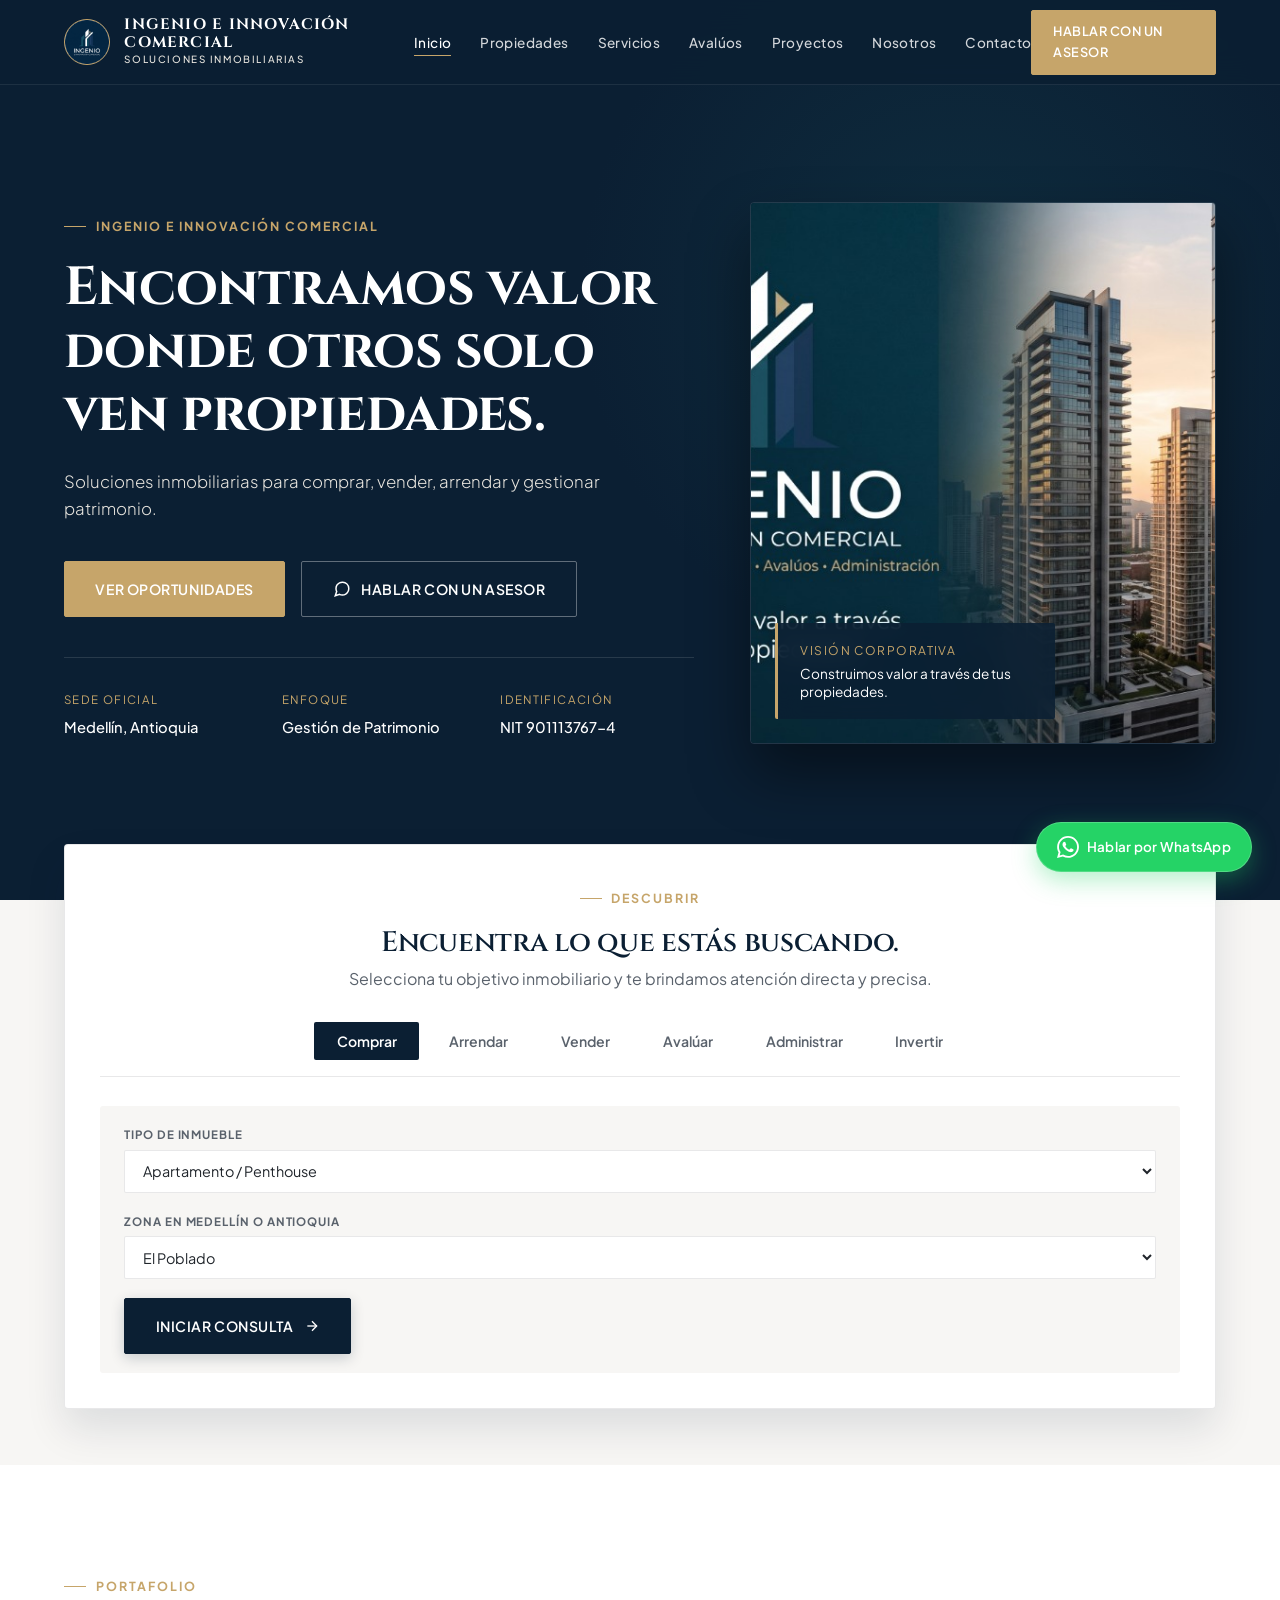
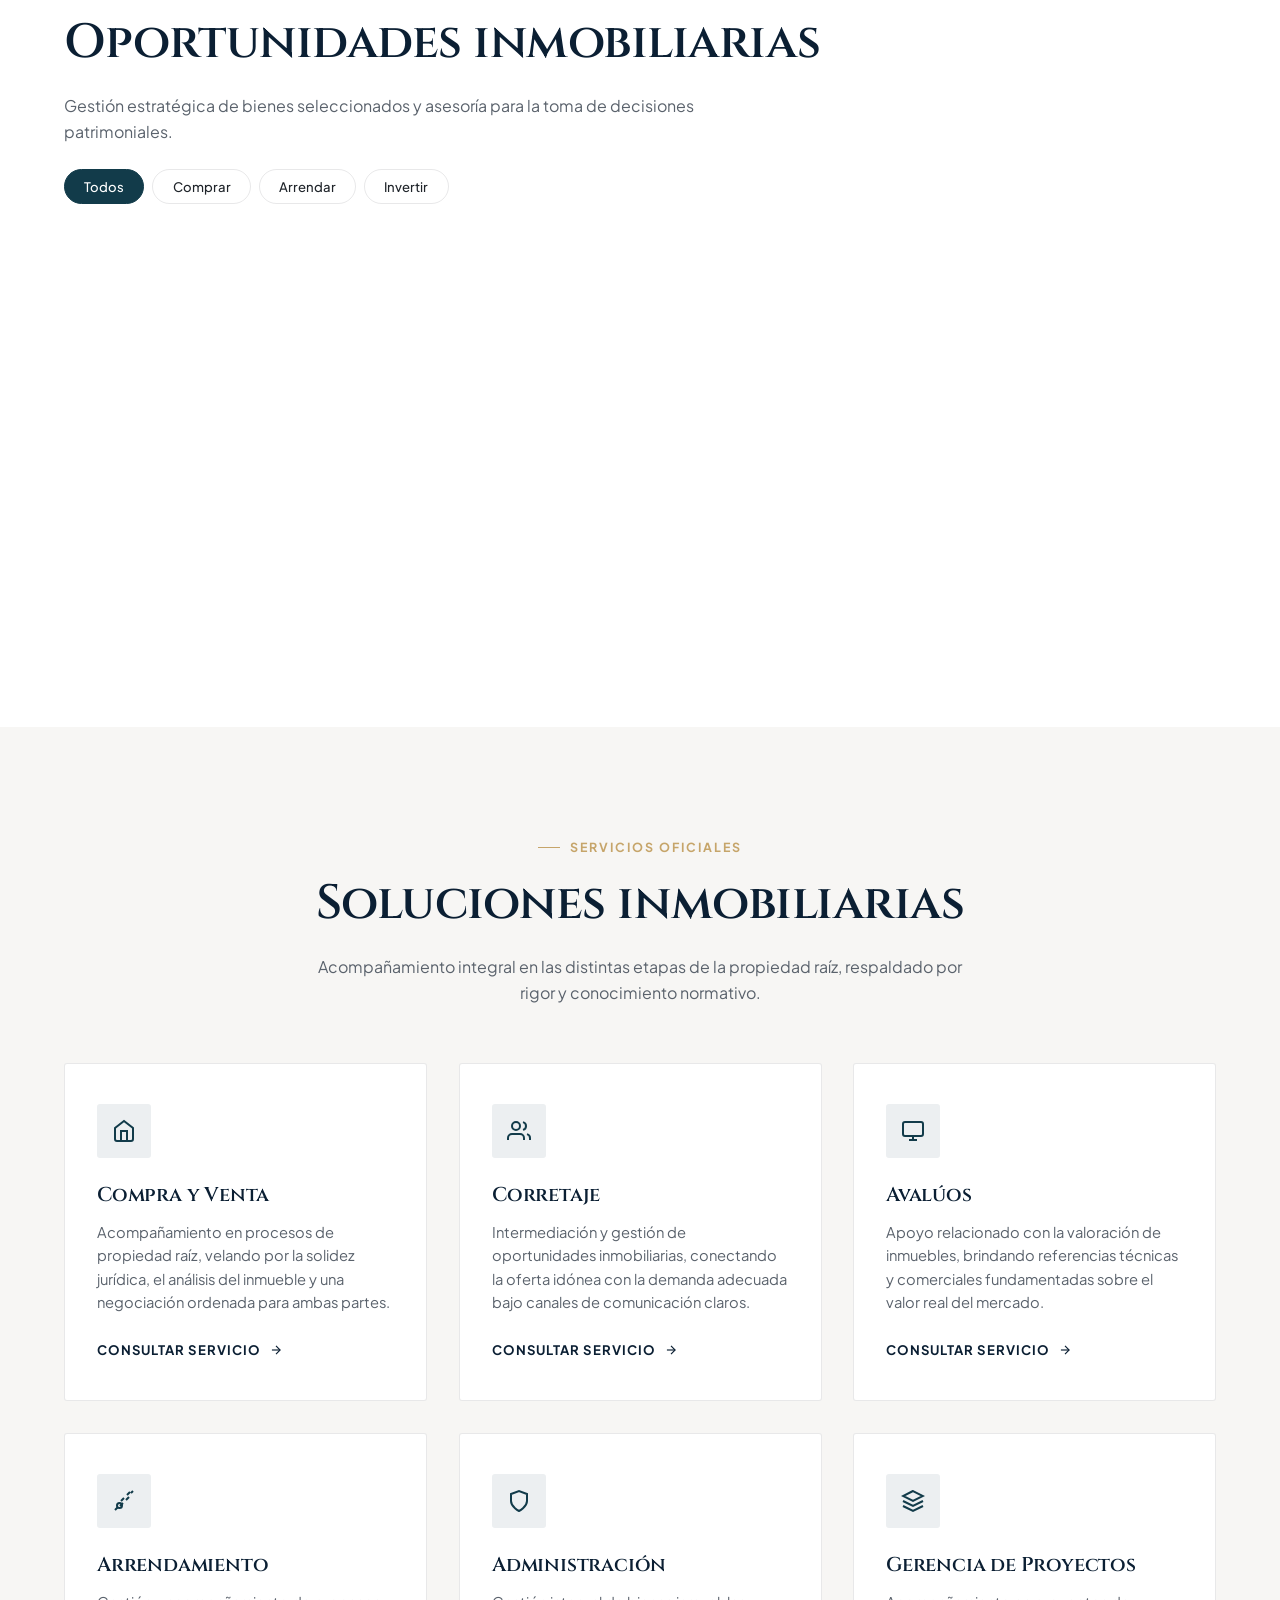
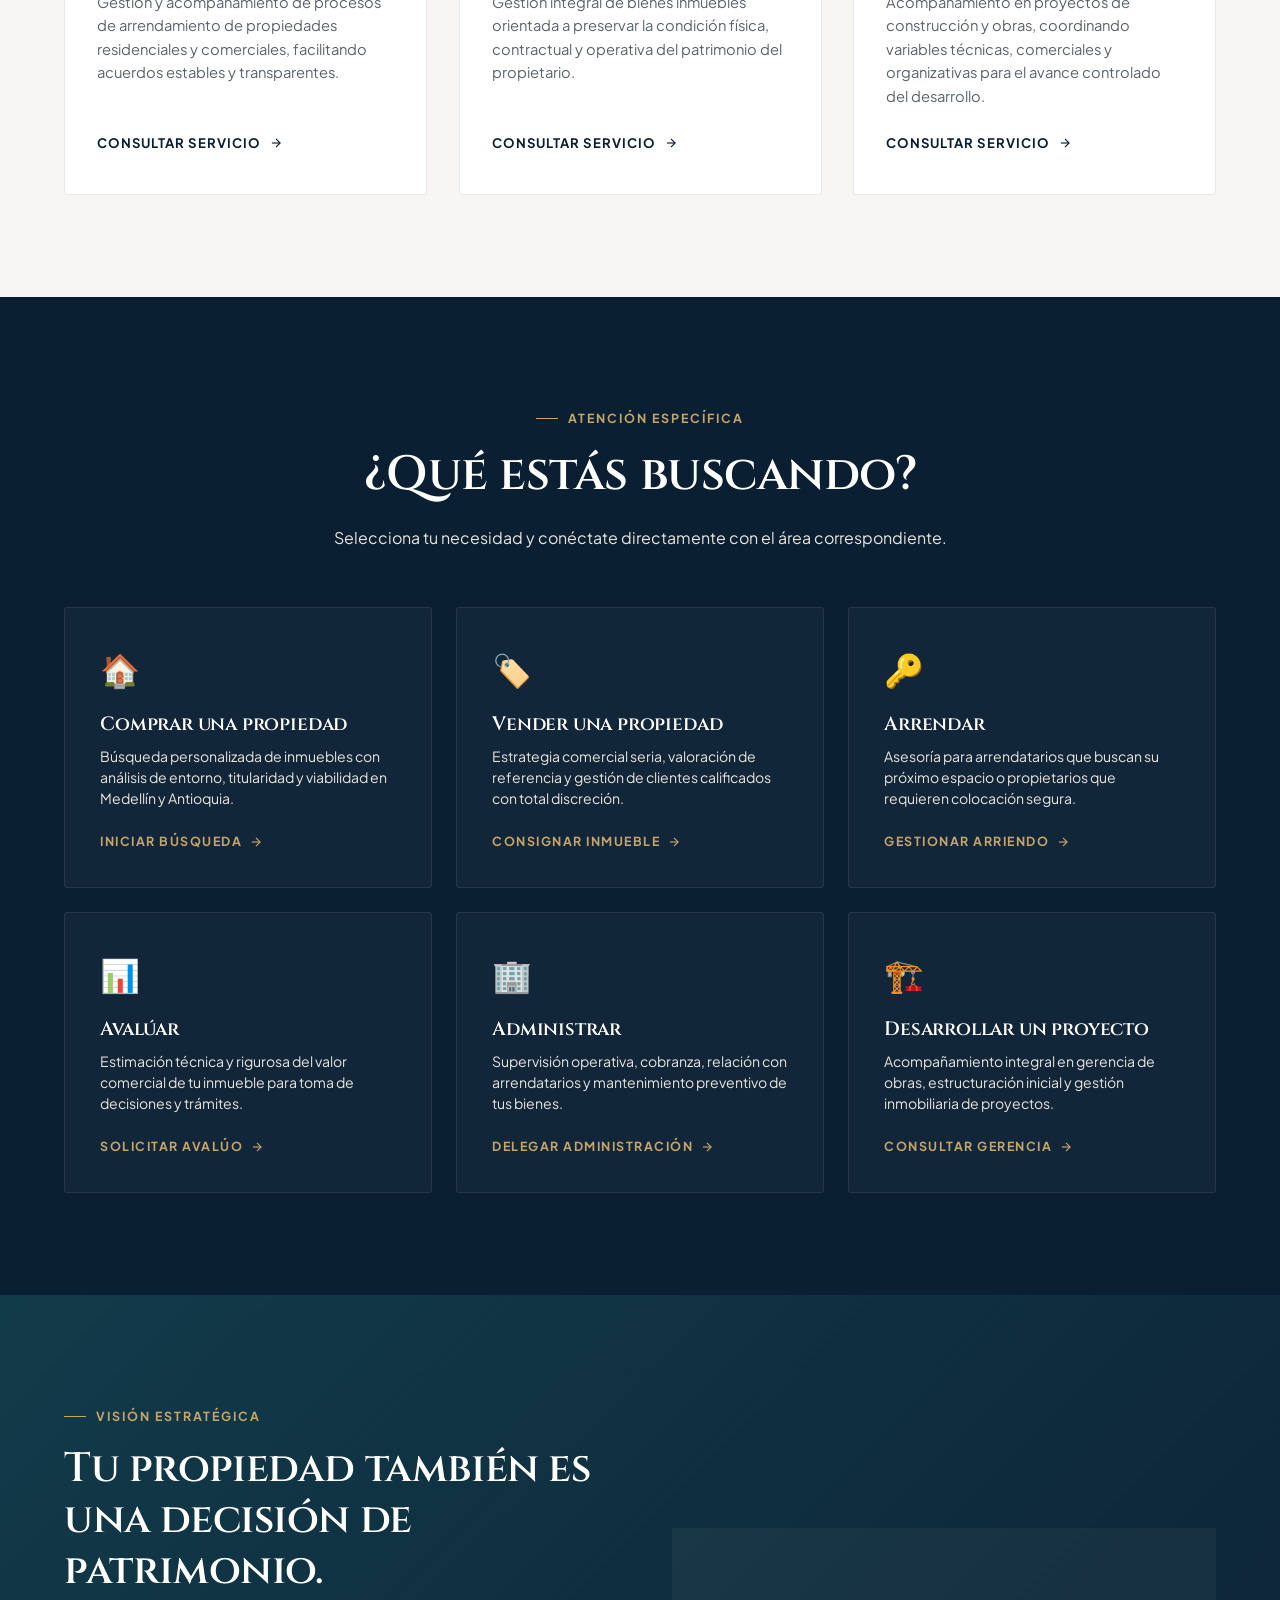
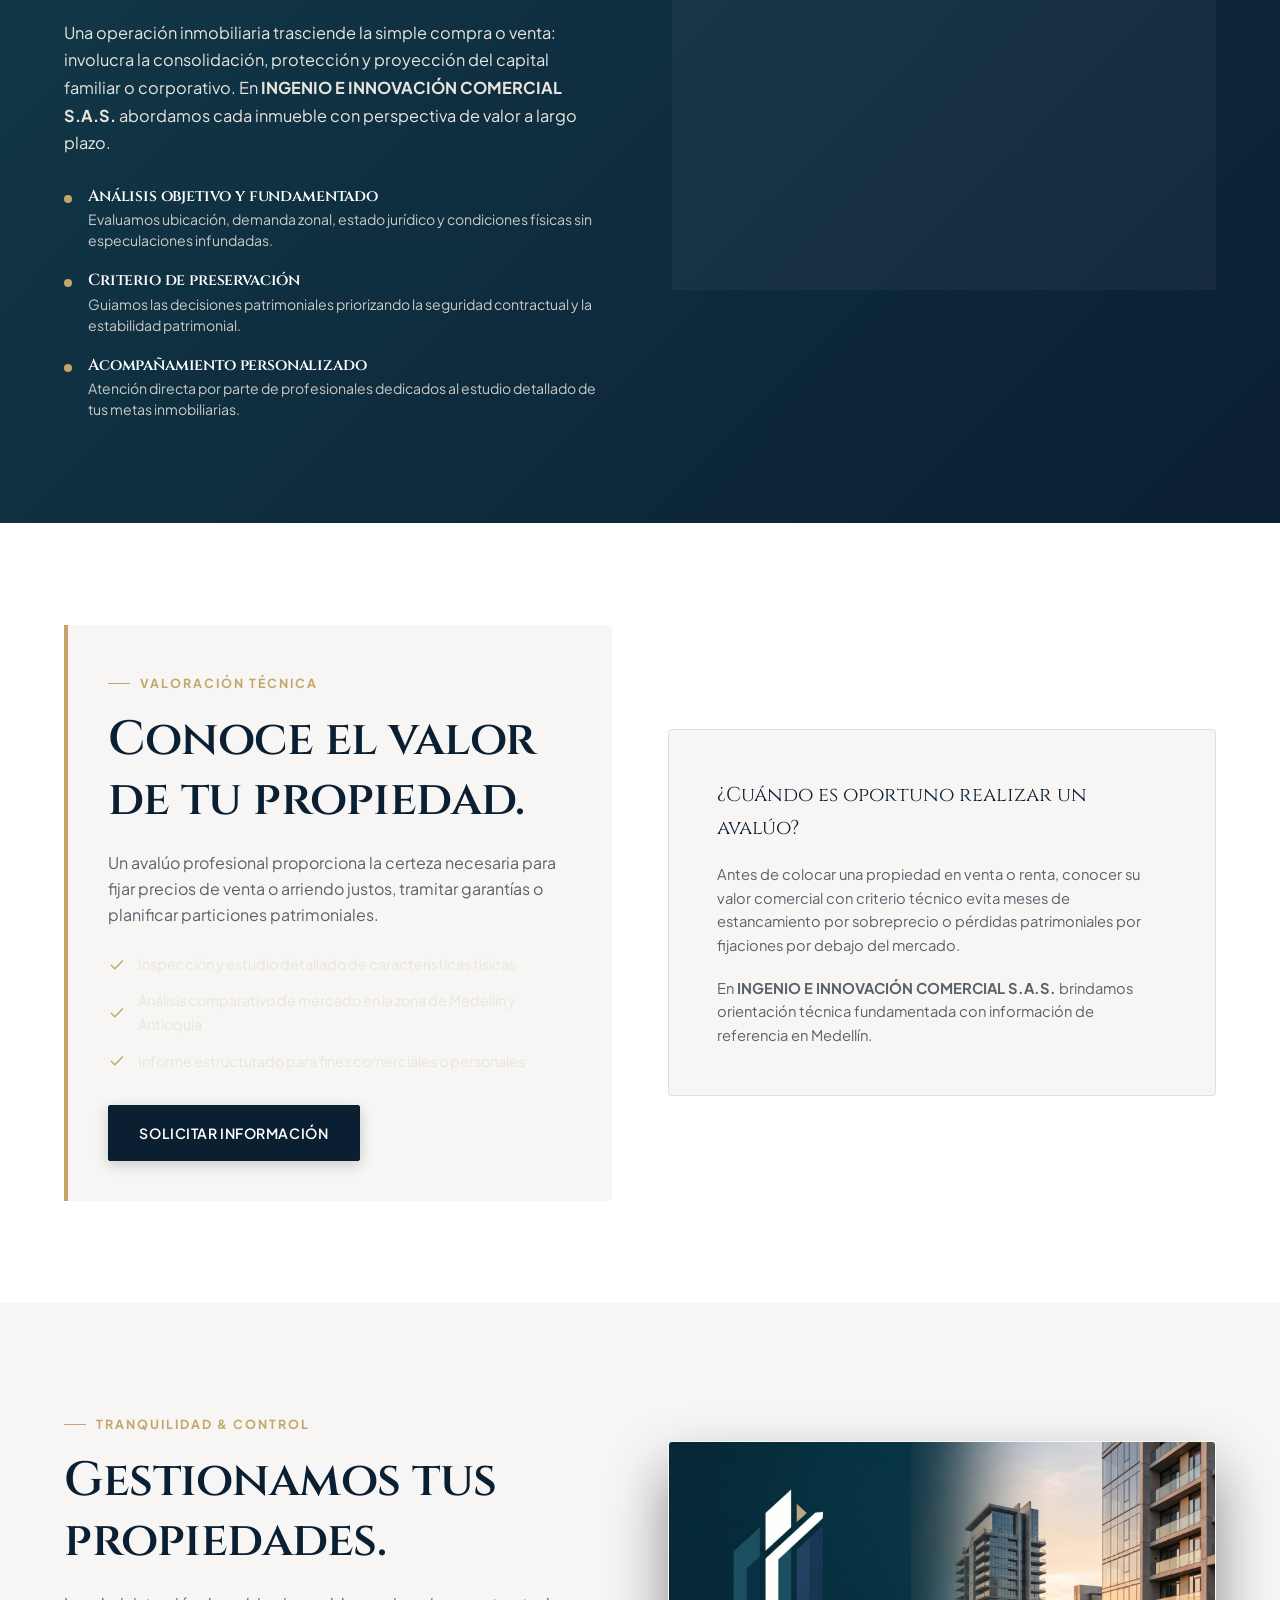
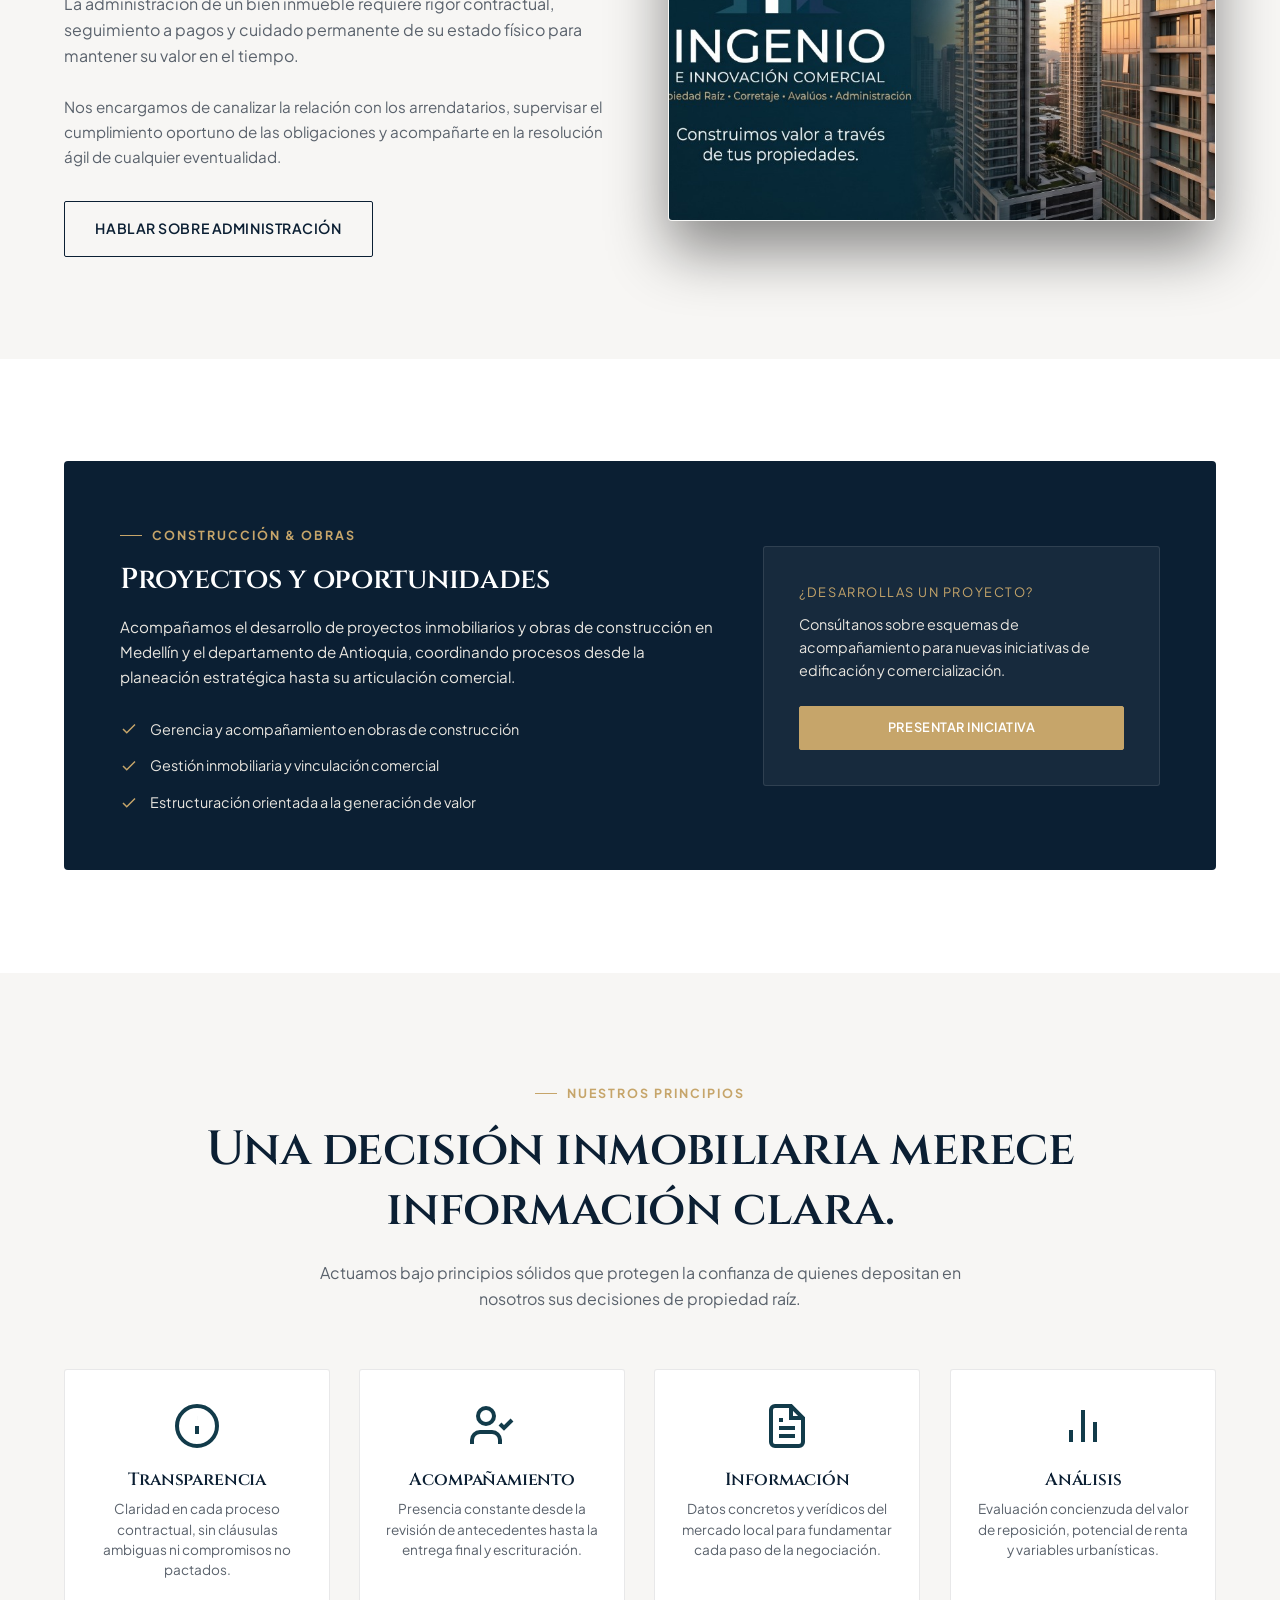
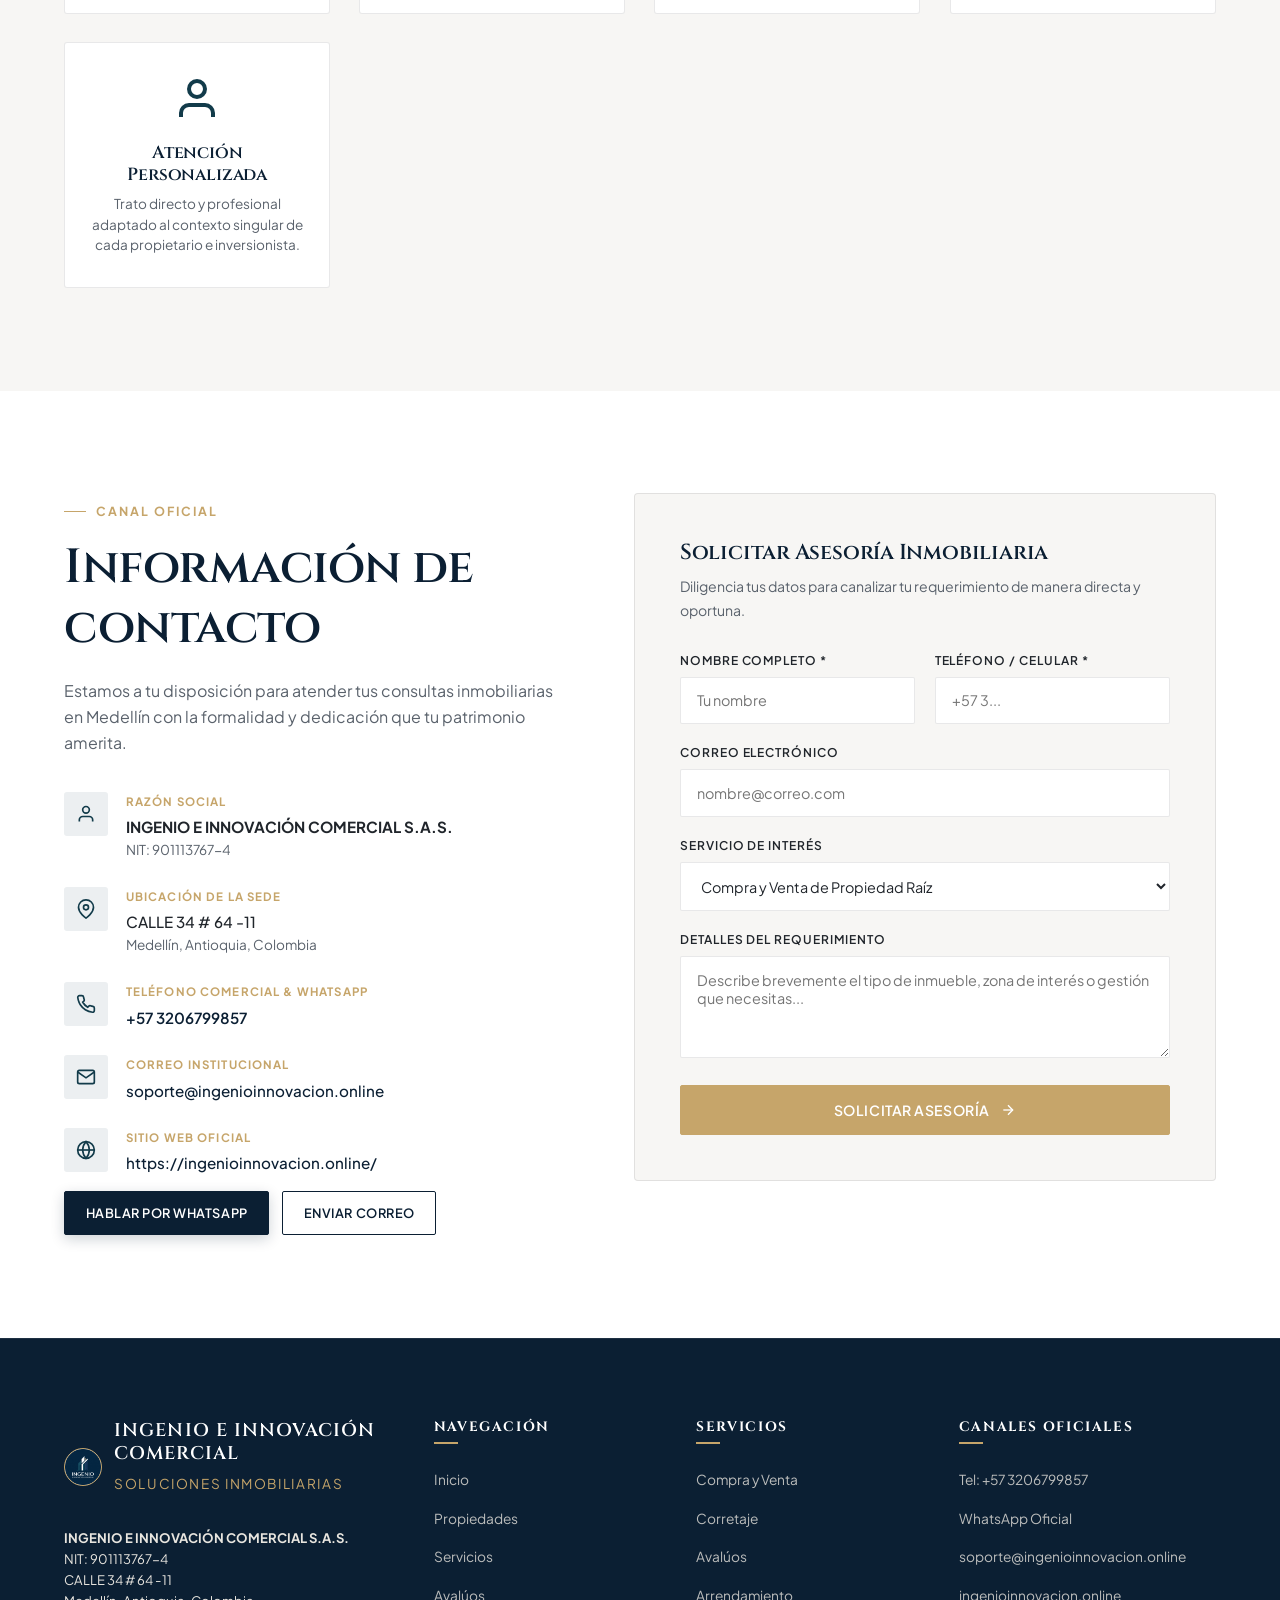
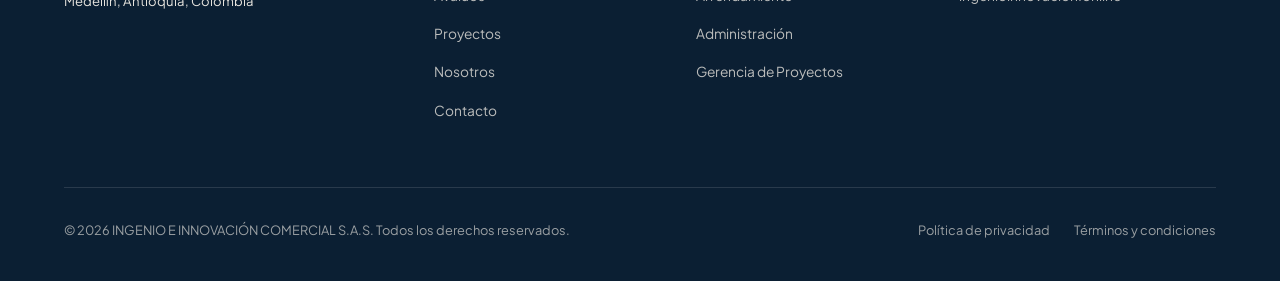
==== commit 4491a5e3: "chore: agregar metaetiqueta de verificación de dominio de Meta/Facebook" ====
--- a/index.html
+++ b/index.html
@@ -18,6 +18,9 @@
 
   <!-- Favicon -->
   <link rel="icon" type="image/jpeg" href="assets/images/logo-ingenio.jpg">
+
+  <!-- Verificación de Dominio Meta / Facebook -->
+  <meta name="facebook-domain-verification" content="hrw5oopcd5ko7lc73nskh1eaxkludu" />
 
   <!-- Estilos -->
   <link rel="stylesheet" href="assets/css/styles.css">
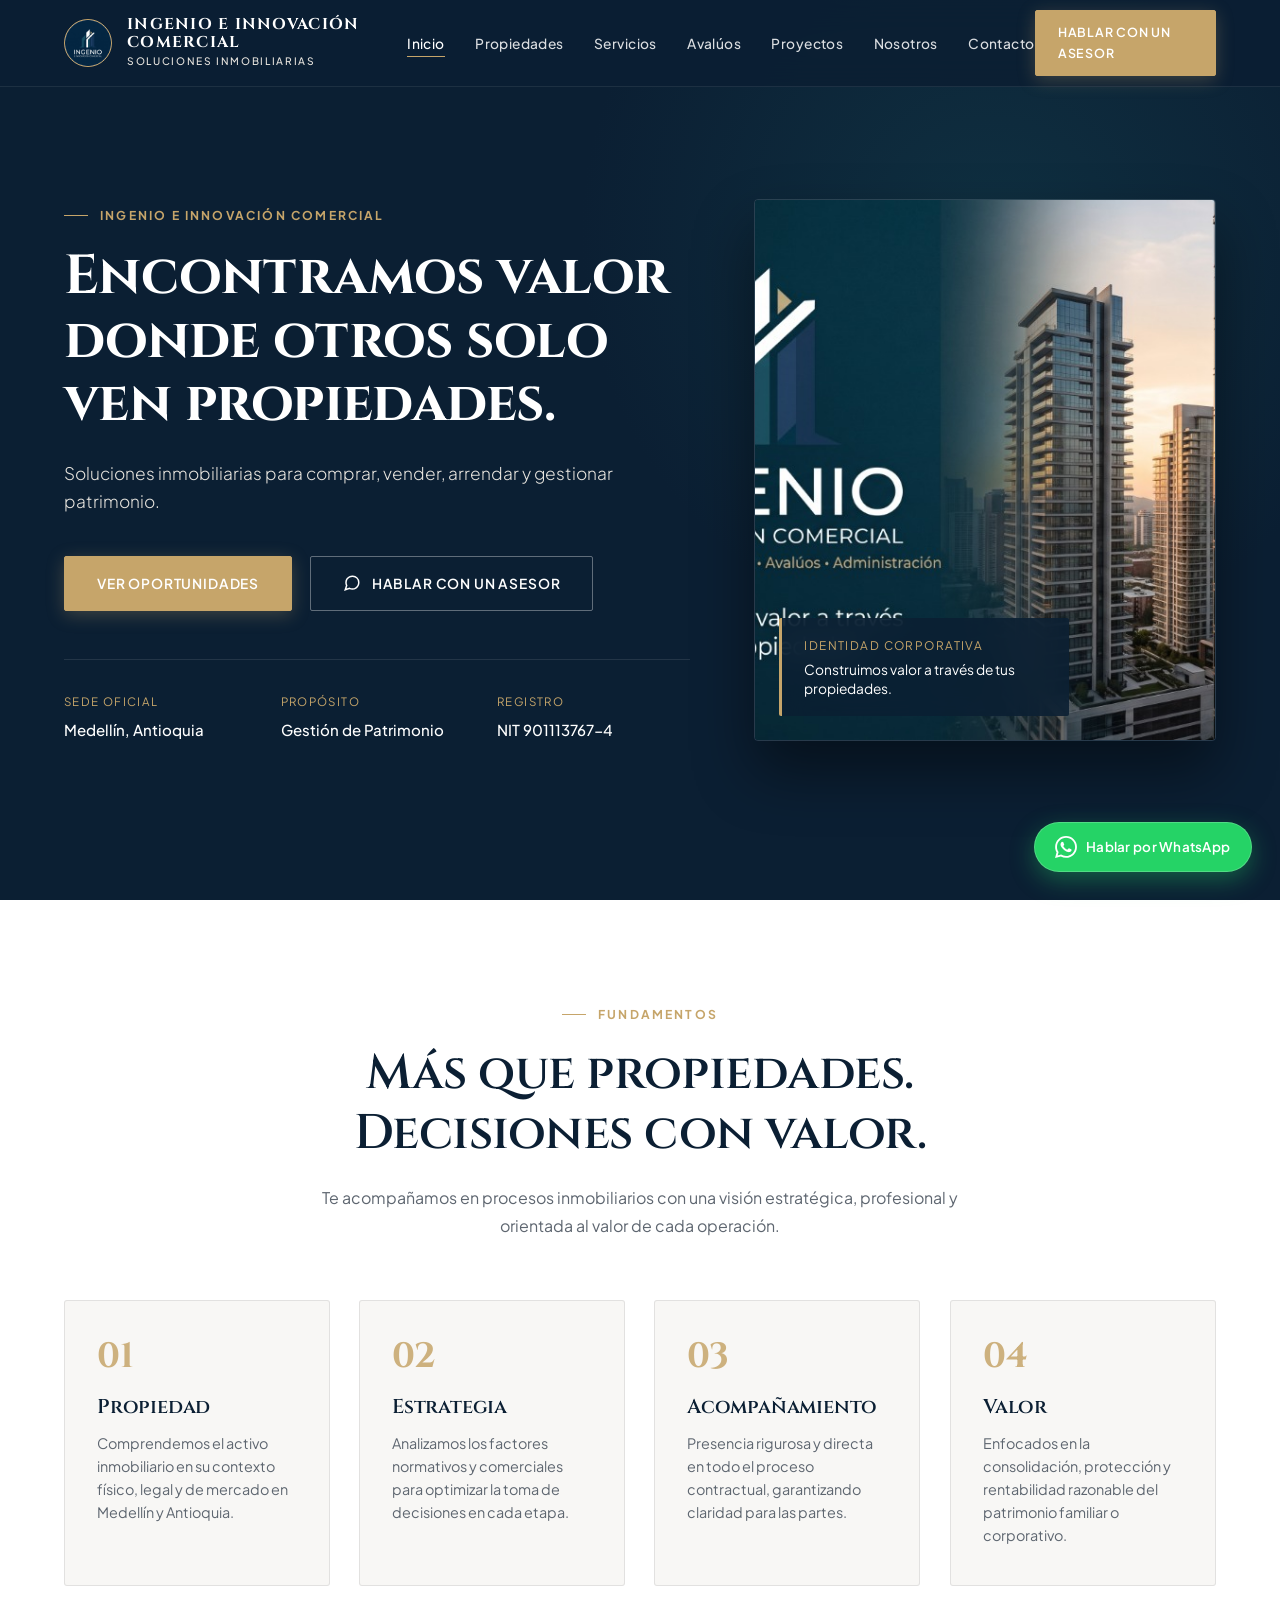
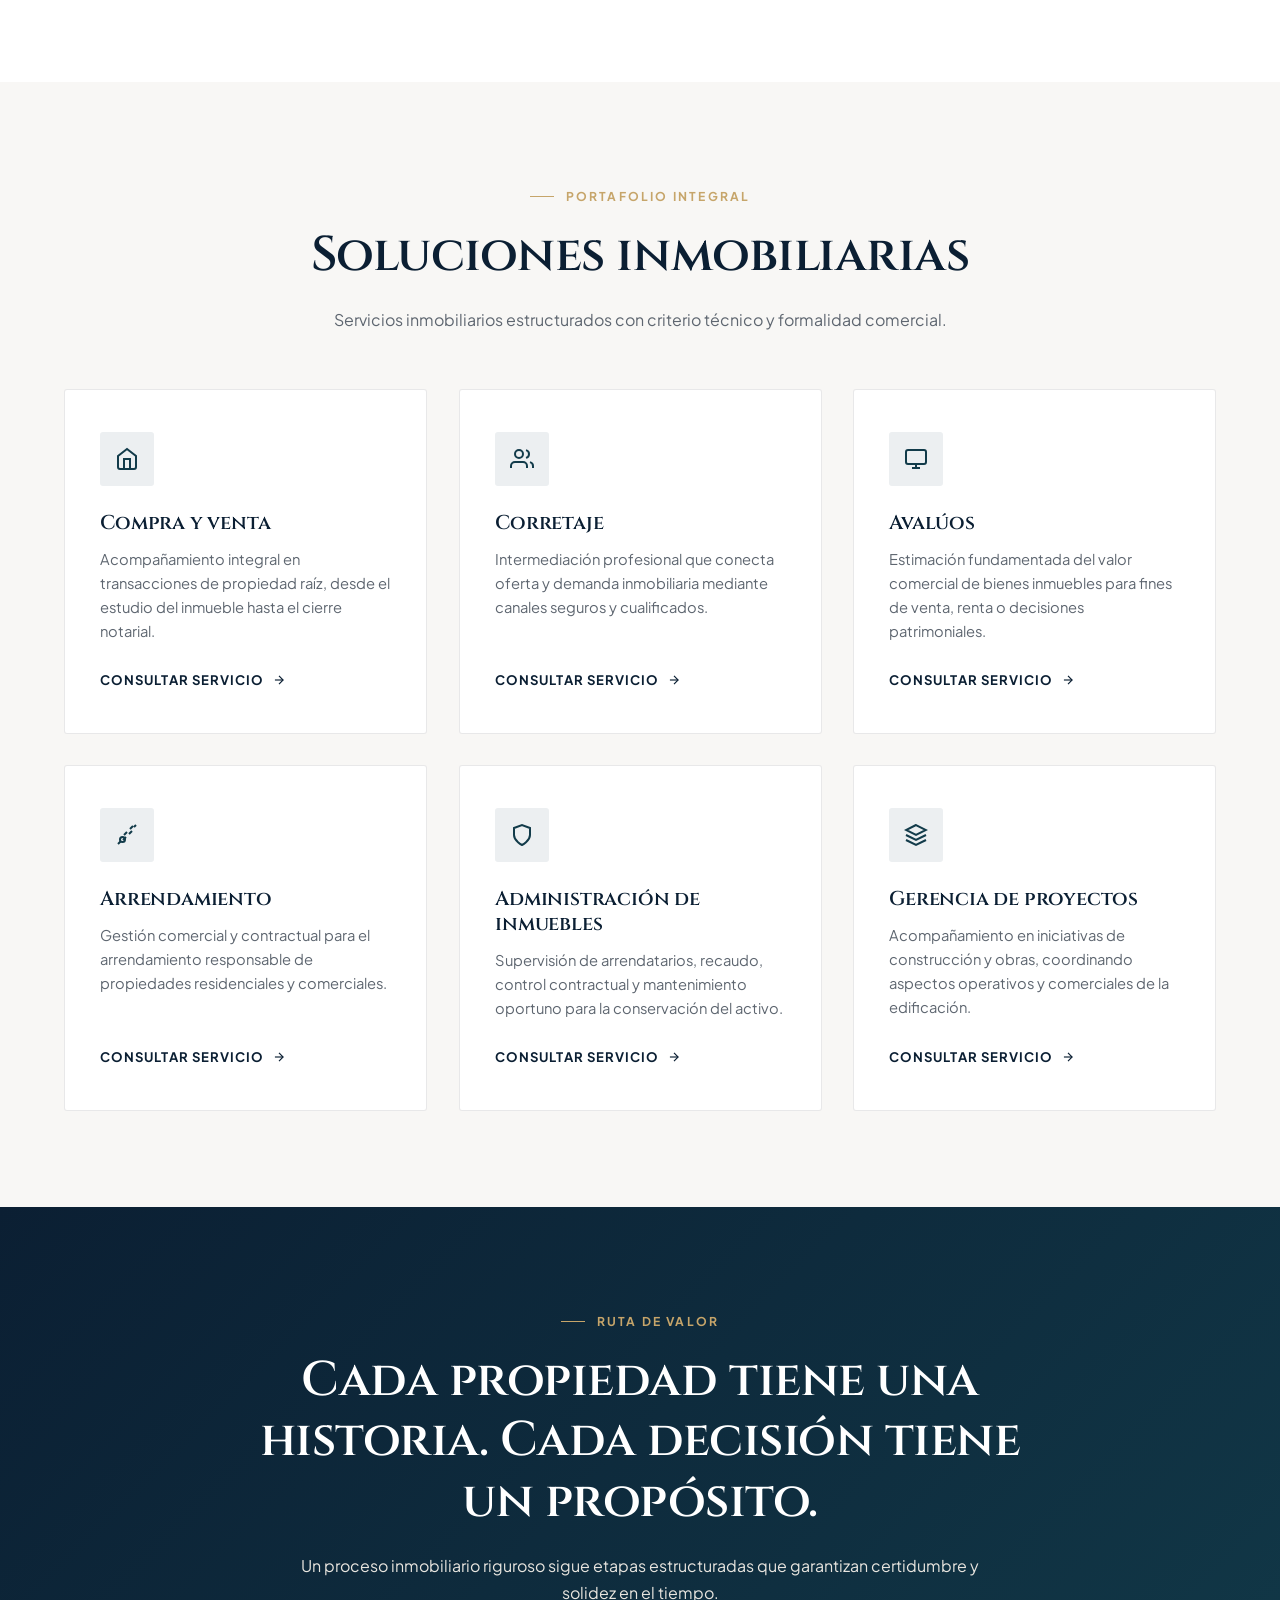
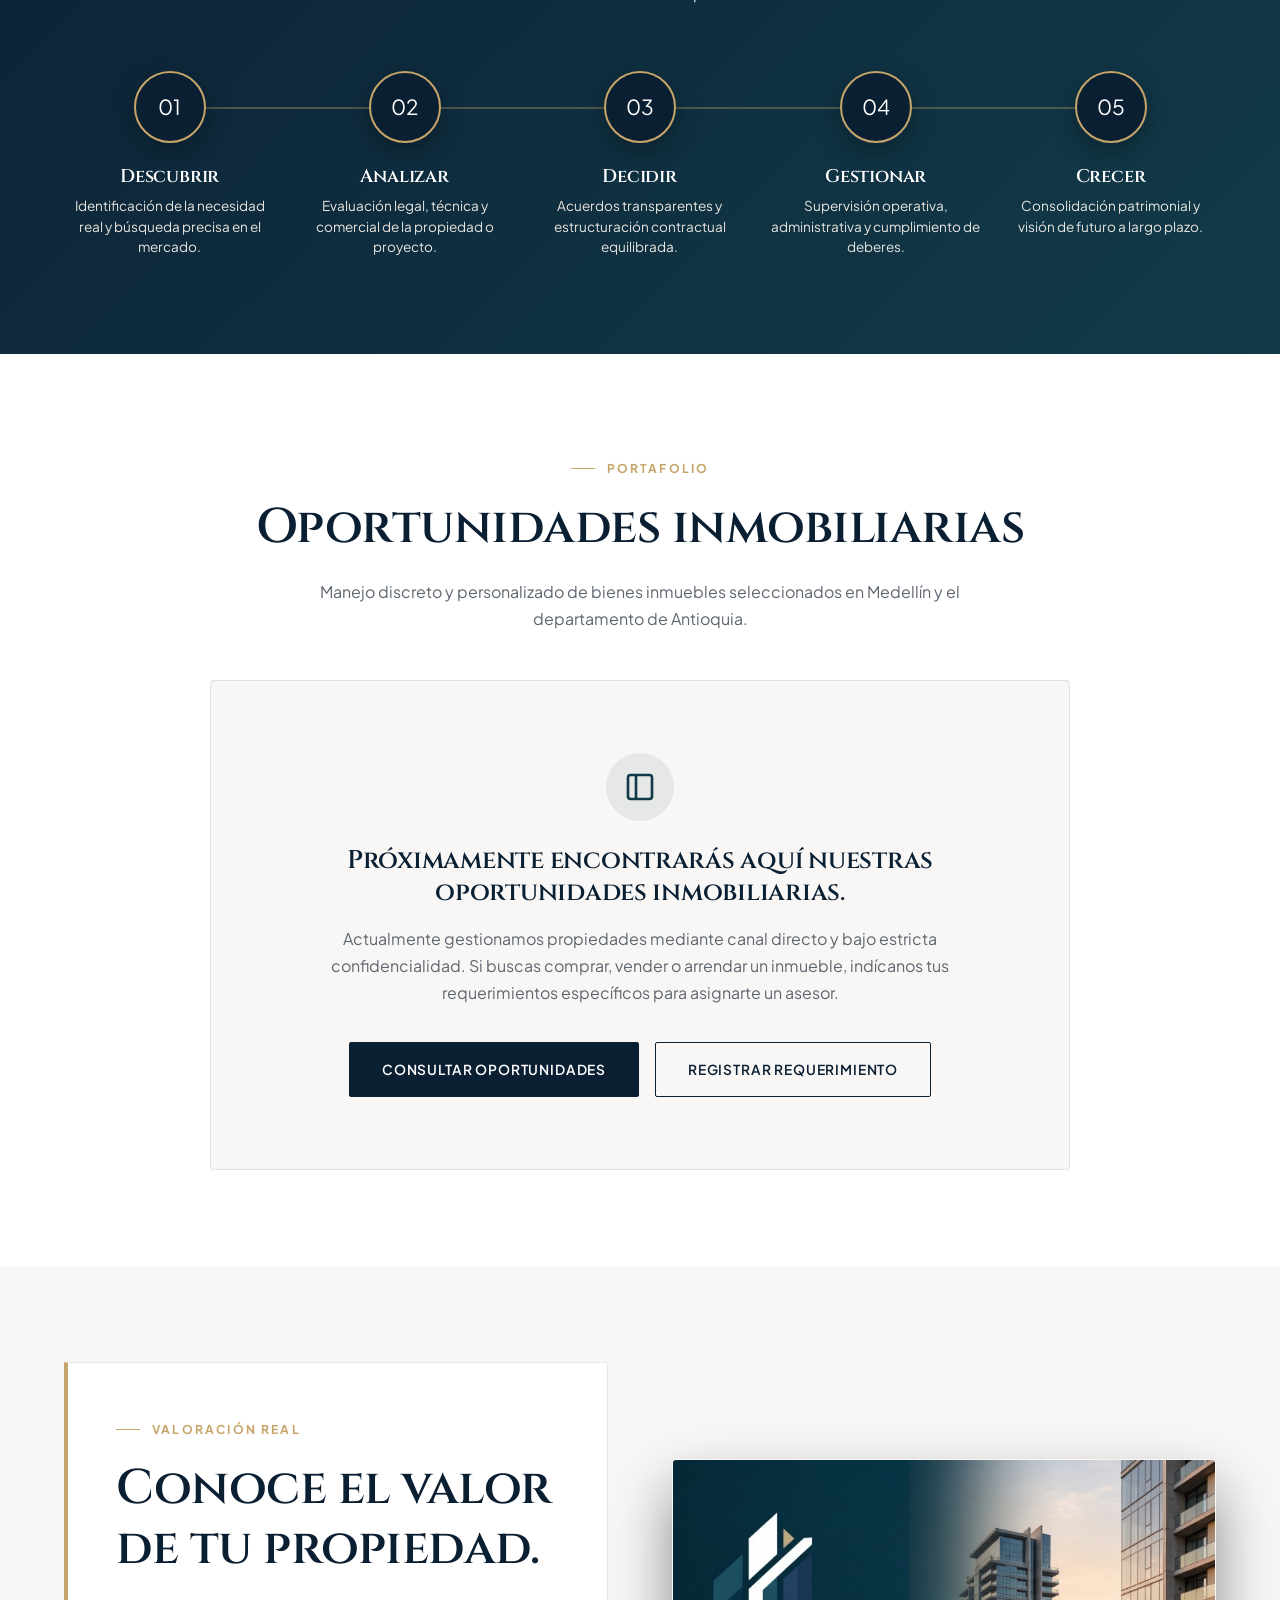
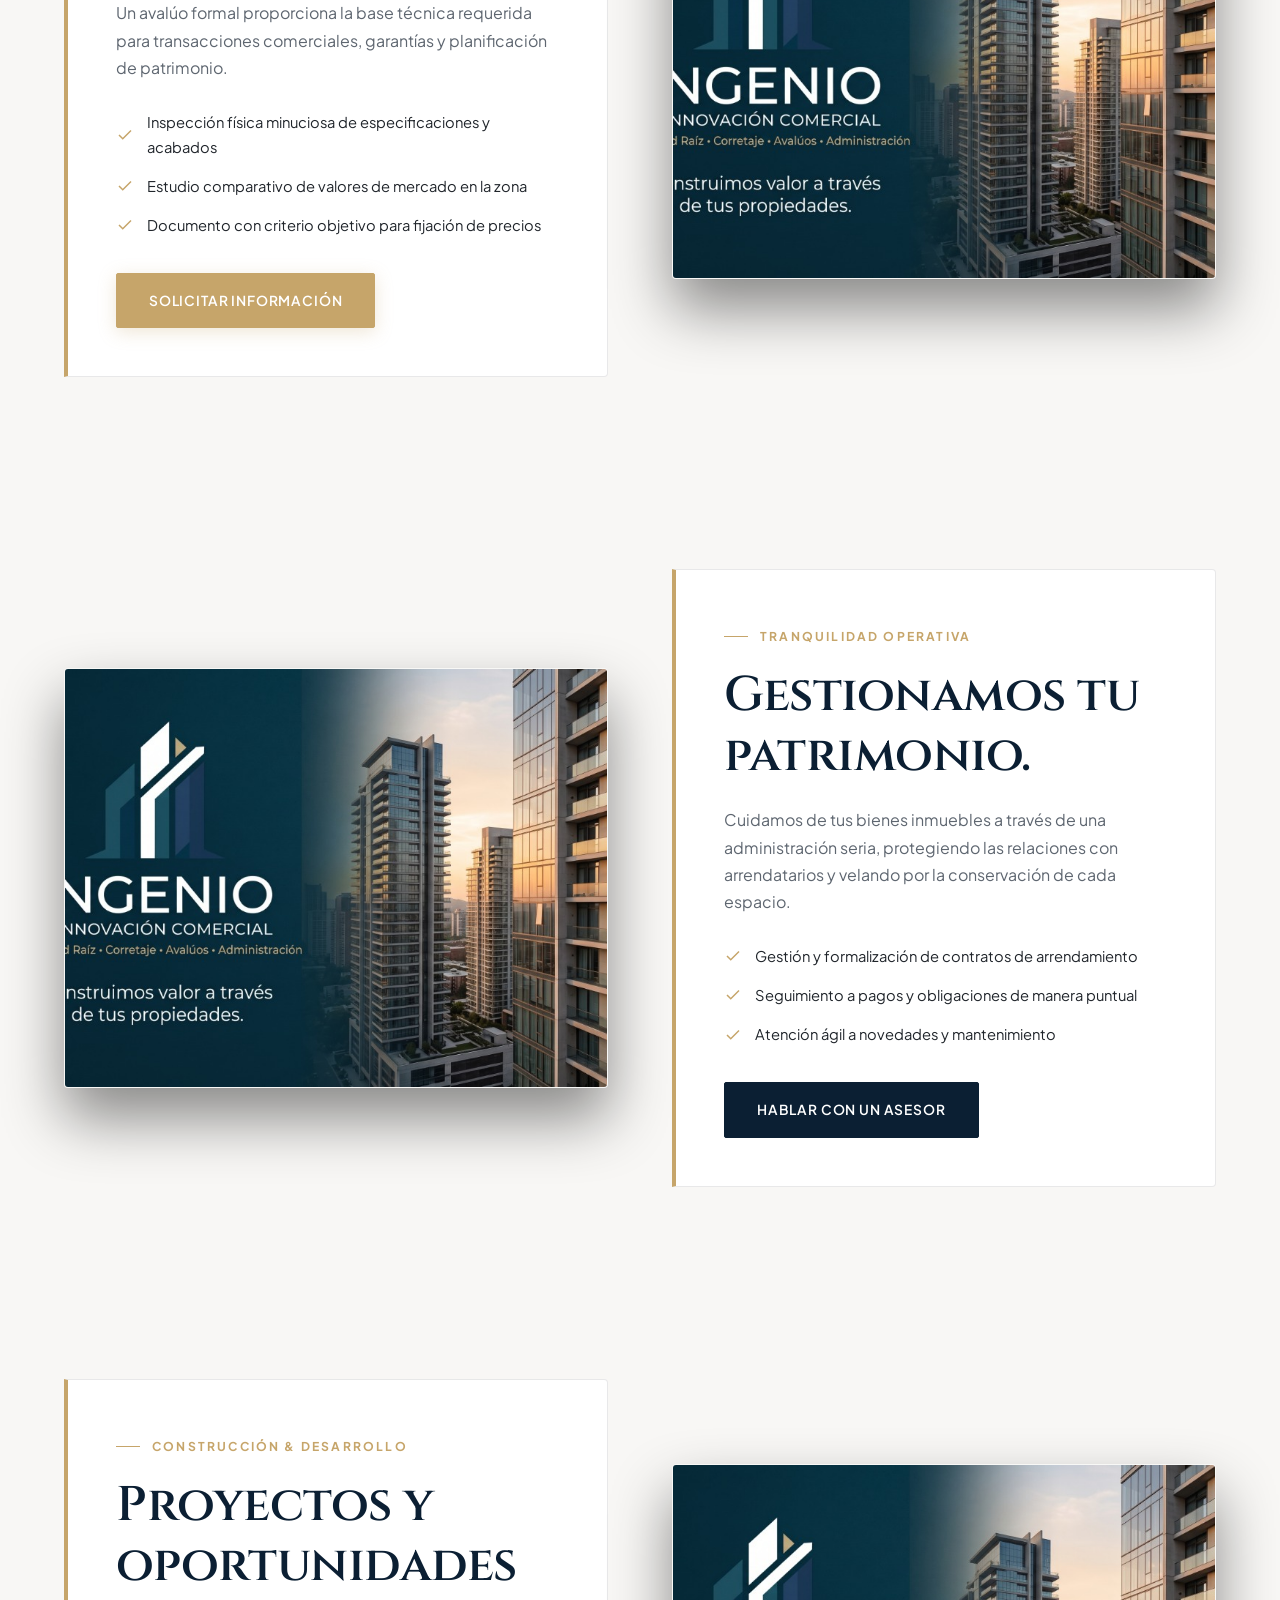
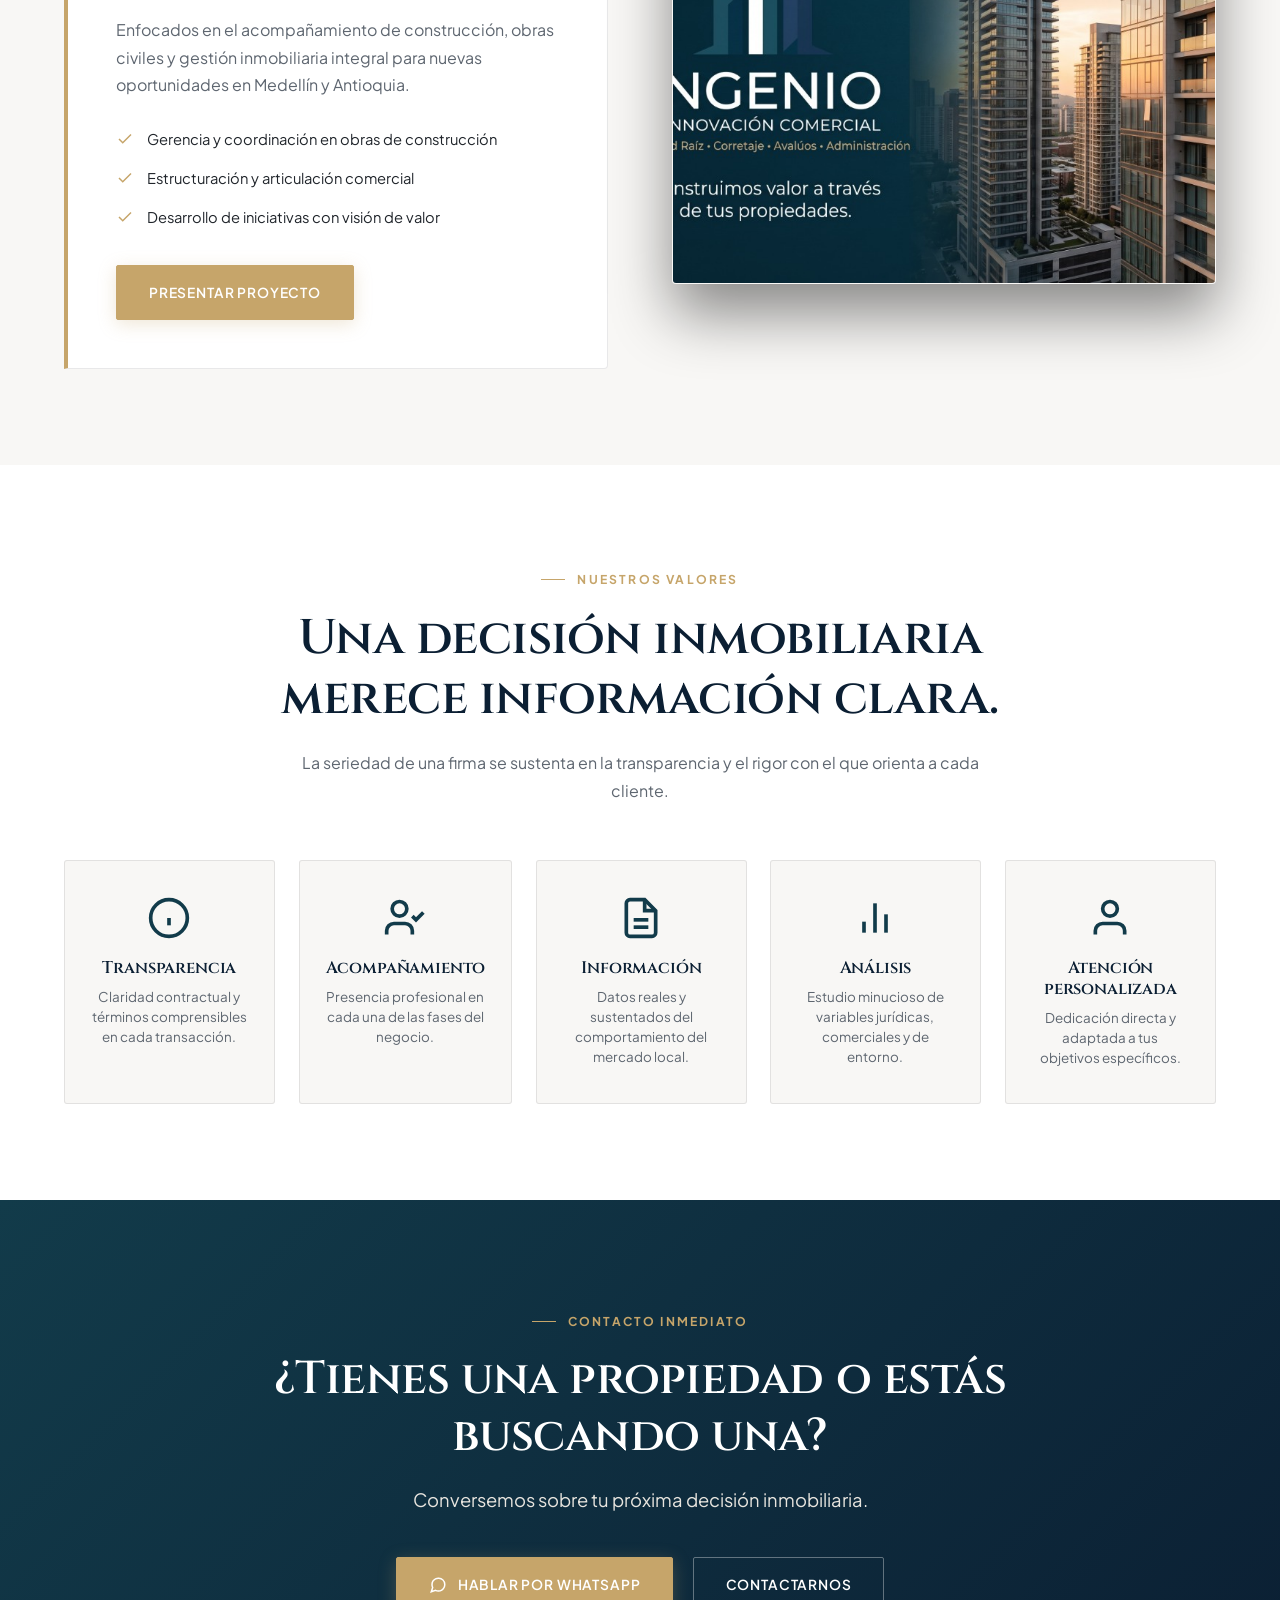
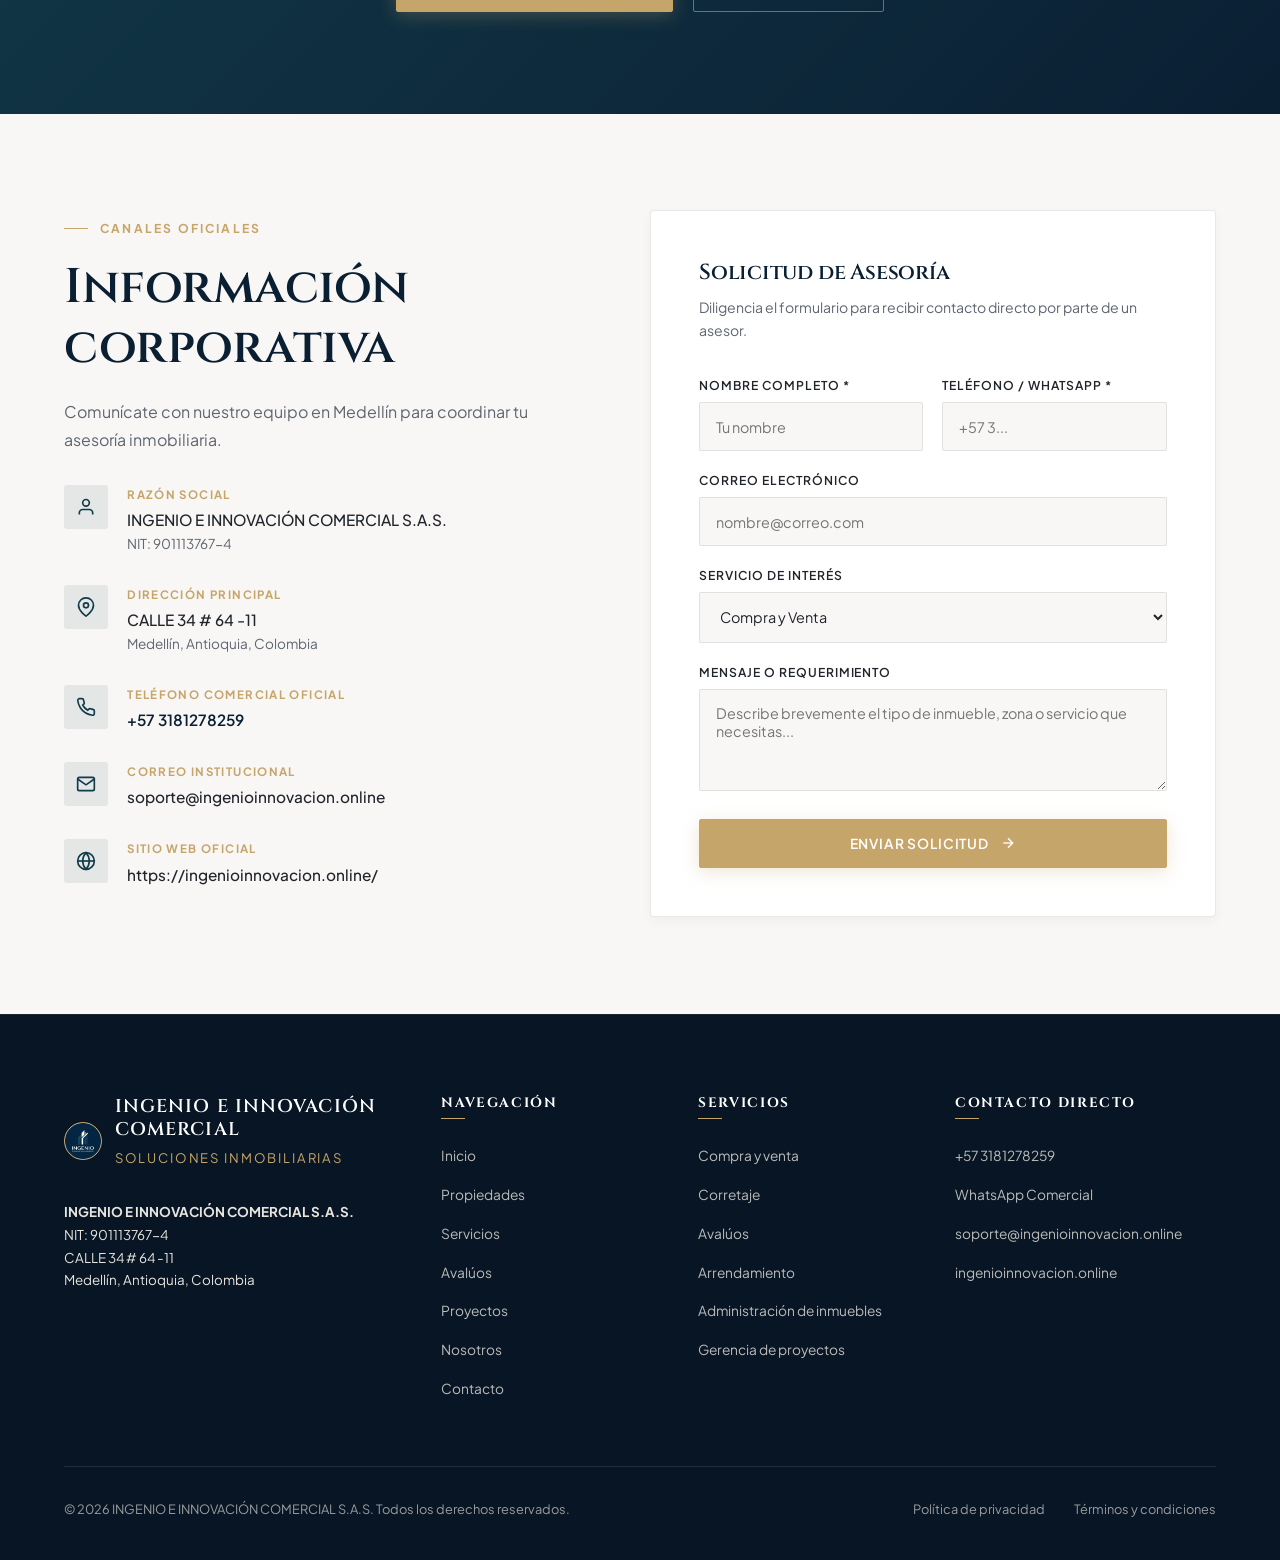
==== commit 9ce3600c: "feat: rediseño integral premium de INGENIO E INNOVACION COMERCIAL S.A.S. con teléfono oficial +57 31" ====
--- a/index.html
+++ b/index.html
@@ -3,15 +3,15 @@
 <head>
   <meta charset="UTF-8">
   <meta name="viewport" content="width=device-width, initial-scale=1.0">
-  <title>INGENIO E INNOVACIÓN COMERCIAL S.A.S. | Soluciones Inmobiliarias y Gestión de Patrimonio</title>
-  <meta name="description" content="Firma inmobiliaria profesional en Medellín, Colombia. Propiedad raíz, corretaje, avalúos, administración de inmuebles, arrendamiento y gerencia de proyectos.">
-  <meta name="keywords" content="Ingenio e Innovación Comercial, Inmobiliaria Medellín, Propiedad Raíz Medellín, Avalúos Medellín, Corretaje Inmobiliario, Administración de Inmuebles">
+  <title>Ingenio e Innovación Comercial | Soluciones Inmobiliarias</title>
+  <meta name="description" content="Firma inmobiliaria en Medellín, Colombia. Soluciones profesionales en propiedad raíz, corretaje, avalúos, administración de inmuebles, arrendamiento y gerencia de proyectos.">
+  <meta name="keywords" content="Ingenio e Innovación Comercial, Inmobiliaria Medellín, Propiedad Raíz, Corretaje Inmobiliario, Avalúos Medellín, Administración de Inmuebles, Gerencia de Proyectos">
   <meta name="author" content="INGENIO E INNOVACIÓN COMERCIAL S.A.S.">
   <link rel="canonical" href="https://ingenioinnovacion.online/">
 
-  <!-- Open Graph / Meta Social -->
+  <!-- Open Graph / Redes Sociales -->
   <meta property="og:type" content="website">
-  <meta property="og:title" content="INGENIO E INNOVACIÓN COMERCIAL S.A.S. | Soluciones Inmobiliarias">
+  <meta property="og:title" content="Ingenio e Innovación Comercial | Soluciones Inmobiliarias">
   <meta property="og:description" content="Encontramos valor donde otros solo ven propiedades. Soluciones inmobiliarias para comprar, vender, arrendar y gestionar patrimonio en Medellín.">
   <meta property="og:image" content="assets/images/hero-banner.jpg">
   <meta property="og:url" content="https://ingenioinnovacion.online/">
@@ -22,18 +22,18 @@
   <!-- Verificación de Dominio Meta / Facebook -->
   <meta name="facebook-domain-verification" content="hrw5oopcd5ko7lc73nskh1eaxkludu" />
 
-  <!-- Estilos -->
+  <!-- Hojas de Estilo -->
   <link rel="stylesheet" href="assets/css/styles.css">
   <link rel="stylesheet" href="assets/css/animations.css">
 </head>
 <body>
 
   <!-- ==========================================================================
-       16. NAVBAR ELEGANTE Y STICKY
+       NAVBAR STICKY ELEGANTE
        ========================================================================== -->
   <header class="site-header">
     <div class="container navbar">
-      <a href="index.html" class="brand-link" aria-label="Inicio - Ingenio e Innovación Comercial">
+      <a href="#inicio" class="brand-link" aria-label="Inicio - Ingenio e Innovación Comercial">
         <img src="assets/images/logo-ingenio.jpg" alt="Logo Ingenio e Innovación Comercial" class="brand-logo-img">
         <div class="brand-text-wrap">
           <span class="brand-name">INGENIO E INNOVACIÓN COMERCIAL</span>
@@ -48,16 +48,16 @@
           <li><a href="#servicios" class="nav-link">Servicios</a></li>
           <li><a href="#avaluos" class="nav-link">Avalúos</a></li>
           <li><a href="#proyectos" class="nav-link">Proyectos</a></li>
-          <li><a href="#confianza" class="nav-link">Nosotros</a></li>
+          <li><a href="#nosotros" class="nav-link">Nosotros</a></li>
           <li><a href="#contacto" class="nav-link">Contacto</a></li>
         </ul>
       </nav>
 
       <div class="nav-actions">
-        <a href="https://wa.me/573206799857?text=Hola,%20deseo%20hablar%20con%20un%20asesor%20de%20Ingenio%20e%20Innovación%20Comercial" target="_blank" rel="noopener noreferrer" class="btn btn-gold btn-sm">
+        <a href="https://wa.me/573181278259" target="_blank" rel="noopener noreferrer" class="btn btn-gold btn-sm">
           Hablar con un asesor
         </a>
-        <button class="nav-toggle" aria-label="Abrir menú de navegación" aria-expanded="false">
+        <button class="nav-toggle" aria-label="Menú de navegación" aria-expanded="false">
           <svg viewBox="0 0 24 24" fill="none" stroke="currentColor" stroke-width="2"><line x1="3" y1="12" x2="21" y2="12"></line><line x1="3" y1="6" x2="21" y2="6"></line><line x1="3" y1="18" x2="21" y2="18"></line></svg>
         </button>
       </div>
@@ -66,49 +66,49 @@
 
   <main>
     <!-- ==========================================================================
-         5. HERO PRINCIPAL
+         HERO PRINCIPAL
          ========================================================================== -->
     <section id="inicio" class="hero-section">
-      <div class="hero-bg-accent"></div>
+      <div class="hero-bg-glow"></div>
       <div class="container hero-grid">
-        <!-- Lado Izquierdo -->
+        <!-- Contenido Izquierdo -->
         <div class="hero-content" data-reveal="left">
-          <div class="section-tag hero-tag">INGENIO E INNOVACIÓN COMERCIAL</div>
+          <div class="section-tag">INGENIO E INNOVACIÓN COMERCIAL</div>
           <h1 class="hero-title">Encontramos valor donde otros solo ven propiedades.</h1>
           <p class="hero-subtitle">
             Soluciones inmobiliarias para comprar, vender, arrendar y gestionar patrimonio.
           </p>
 
-          <div class="hero-cta-group">
+          <div class="hero-btn-group">
             <a href="#propiedades" class="btn btn-gold">Ver oportunidades</a>
-            <a href="https://wa.me/573206799857?text=Hola,%20deseo%20hablar%20con%20un%20asesor%20inmobiliario" target="_blank" rel="noopener noreferrer" class="btn btn-outline-white">
+            <a href="https://wa.me/573181278259" target="_blank" rel="noopener noreferrer" class="btn btn-outline-white">
               <svg width="18" height="18" viewBox="0 0 24 24" fill="none" stroke="currentColor" stroke-width="2"><path d="M21 11.5a8.38 8.38 0 0 1-.9 3.8 8.5 8.5 0 0 1-7.6 4.7 8.38 8.38 0 0 1-3.8-.9L3 21l1.9-5.7a8.38 8.38 0 0 1-.9-3.8 8.5 8.5 0 0 1 4.7-7.6 8.38 8.38 0 0 1 3.8-.9h.5a8.48 8.48 0 0 1 8 8v.5z"></path></svg>
               Hablar con un asesor
             </a>
           </div>
 
-          <div class="hero-specs-strip">
-            <div class="hero-spec-item">
-              <span class="hero-spec-label">Sede Oficial</span>
-              <span class="hero-spec-value">Medellín, Antioquia</span>
-            </div>
-            <div class="hero-spec-item">
-              <span class="hero-spec-label">Enfoque</span>
-              <span class="hero-spec-value">Gestión de Patrimonio</span>
-            </div>
-            <div class="hero-spec-item">
-              <span class="hero-spec-label">Identificación</span>
-              <span class="hero-spec-value">NIT 901113767-4</span>
-            </div>
-          </div>
-        </div>
-
-        <!-- Lado Derecho: Arquitectura contemporánea de alta gama -->
-        <div class="hero-media-wrapper" data-reveal="right">
+          <div class="hero-data-strip">
+            <div class="hero-data-item">
+              <span class="hero-data-label">Sede Oficial</span>
+              <span class="hero-data-val">Medellín, Antioquia</span>
+            </div>
+            <div class="hero-data-item">
+              <span class="hero-data-label">Propósito</span>
+              <span class="hero-data-val">Gestión de Patrimonio</span>
+            </div>
+            <div class="hero-data-item">
+              <span class="hero-data-label">Registro</span>
+              <span class="hero-data-val">NIT 901113767-4</span>
+            </div>
+          </div>
+        </div>
+
+        <!-- Visual Derecho: Arquitectura contemporánea premium -->
+        <div class="hero-media-wrap" data-reveal="right">
           <div class="hero-frame">
-            <img src="assets/images/hero-banner.jpg" alt="Arquitectura contemporánea - Ingenio e Innovación Comercial" class="hero-image">
-            <div class="hero-floating-badge">
-              <div class="hero-badge-title">Visión Corporativa</div>
+            <img src="assets/images/hero-banner.jpg" alt="Arquitectura moderna y edificios contemporáneos en Medellín" class="hero-img">
+            <div class="hero-badge-card">
+              <div class="hero-badge-tag">Identidad Corporativa</div>
               <div class="hero-badge-desc">Construimos valor a través de tus propiedades.</div>
             </div>
           </div>
@@ -117,452 +117,368 @@
     </section>
 
     <!-- ==========================================================================
-         6. BUSCADOR / DESCUBRIR PROPIEDADES ("Encuentra lo que estás buscando")
-         ========================================================================== -->
-    <section class="search-intent-section">
+         SECCIÓN 1 — PROPUESTA DE VALOR
+         ========================================================================== -->
+    <section class="value-section">
       <div class="container">
-        <div class="intent-card" data-reveal>
-          <div class="intent-header">
-            <span class="section-tag">Descubrir</span>
-            <h2>Encuentra lo que estás buscando.</h2>
-            <p class="section-subtitle" style="margin: 0 auto;">Selecciona tu objetivo inmobiliario y te brindamos atención directa y precisa.</p>
-          </div>
-
-          <div class="intent-tabs" role="tablist">
-            <button class="intent-tab active" data-intent="comprar">Comprar</button>
-            <button class="intent-tab" data-intent="arrendar">Arrendar</button>
-            <button class="intent-tab" data-intent="vender">Vender</button>
-            <button class="intent-tab" data-intent="avaluar">Avalúar</button>
-            <button class="intent-tab" data-intent="administrar">Administrar</button>
-            <button class="intent-tab" data-intent="invertir">Invertir</button>
-          </div>
-
-          <div class="intent-action-panel">
-            <div class="intent-field">
-              <label for="intent-type">Tipo de Inmueble</label>
-              <select id="intent-type">
-                <option value="Apartamento o Penthouse">Apartamento / Penthouse</option>
-                <option value="Casa o Residencia">Casa / Residencia</option>
-                <option value="Local Comercial">Local Comercial</option>
-                <option value="Oficina Corporativa">Oficina Corporativa</option>
-                <option value="Lote o Terreno">Lote / Terreno</option>
-                <option value="Bodega o Inmueble Industrial">Bodega / Industrial</option>
-              </select>
-            </div>
-
-            <div class="intent-field">
-              <label for="intent-location">Zona en Medellín o Antioquia</label>
-              <select id="intent-location">
-                <option value="El Poblado">El Poblado</option>
-                <option value="Laureles / Estadio">Laureles / Estadio</option>
-                <option value="Envigado">Envigado</option>
-                <option value="Sabaneta">Sabaneta</option>
-                <option value="Oriente Antioqueño / Rionegro">Oriente Antioqueño</option>
-                <option value="Otras zonas de Medellín">Otras zonas de Medellín</option>
-              </select>
-            </div>
-
-            <div style="align-self: flex-end;">
-              <a id="intent-action-btn" href="https://wa.me/573206799857?text=Hola,%20estoy%20interesado%20en%20comprar%20una%20propiedad%20en%20Medellín/Antioquia%20con%20Ingenio%20e%20Innovación%20Comercial%20S.A.S." target="_blank" rel="noopener noreferrer" class="btn btn-primary">
-                Iniciar Consulta
-                <svg width="16" height="16" viewBox="0 0 24 24" fill="none" stroke="currentColor" stroke-width="2"><line x1="5" y1="12" x2="19" y2="12"></line><polyline points="12 5 19 12 12 19"></polyline></svg>
-              </a>
-            </div>
-          </div>
-        </div>
-      </div>
-    </section>
-
-    <!-- ==========================================================================
-         7. PROPIEDADES (Oportunidades Inmobiliarias)
+        <div class="value-header" data-reveal>
+          <span class="section-tag">Fundamentos</span>
+          <h2 class="section-title">Más que propiedades. Decisiones con valor.</h2>
+          <p class="section-subtitle" style="margin: 0 auto;">
+            Te acompañamos en procesos inmobiliarios con una visión estratégica, profesional y orientada al valor de cada operación.
+          </p>
+        </div>
+
+        <div class="pillars-grid">
+          <!-- 01 Propiedad -->
+          <article class="pillar-card" data-reveal data-delay="100">
+            <div class="pillar-num">01</div>
+            <h3 class="pillar-title">Propiedad</h3>
+            <p class="pillar-desc">
+              Comprendemos el activo inmobiliario en su contexto físico, legal y de mercado en Medellín y Antioquia.
+            </p>
+          </article>
+
+          <!-- 02 Estrategia -->
+          <article class="pillar-card" data-reveal data-delay="200">
+            <div class="pillar-num">02</div>
+            <h3 class="pillar-title">Estrategia</h3>
+            <p class="pillar-desc">
+              Analizamos los factores normativos y comerciales para optimizar la toma de decisiones en cada etapa.
+            </p>
+          </article>
+
+          <!-- 03 Acompañamiento -->
+          <article class="pillar-card" data-reveal data-delay="300">
+            <div class="pillar-num">03</div>
+            <h3 class="pillar-title">Acompañamiento</h3>
+            <p class="pillar-desc">
+              Presencia rigurosa y directa en todo el proceso contractual, garantizando claridad para las partes.
+            </p>
+          </article>
+
+          <!-- 04 Valor -->
+          <article class="pillar-card" data-reveal data-delay="400">
+            <div class="pillar-num">04</div>
+            <h3 class="pillar-title">Valor</h3>
+            <p class="pillar-desc">
+              Enfocados en la consolidación, protección y rentabilidad razonable del patrimonio familiar o corporativo.
+            </p>
+          </article>
+        </div>
+      </div>
+    </section>
+
+    <!-- ==========================================================================
+         SECCIÓN 2 — QUÉ HACEMOS (Soluciones Inmobiliarias)
+         ========================================================================== -->
+    <section id="servicios" class="services-section">
+      <div class="container">
+        <div class="services-header" data-reveal>
+          <span class="section-tag">Portafolio Integral</span>
+          <h2 class="section-title">Soluciones inmobiliarias</h2>
+          <p class="section-subtitle" style="margin: 0 auto;">
+            Servicios inmobiliarios estructurados con criterio técnico y formalidad comercial.
+          </p>
+        </div>
+
+        <div class="services-grid">
+          <!-- Compra y venta -->
+          <div class="service-card" data-reveal data-delay="100">
+            <div class="service-icon-box">
+              <svg width="24" height="24" viewBox="0 0 24 24" fill="none" stroke="currentColor" stroke-width="2"><path d="M3 9l9-7 9 7v11a2 2 0 0 1-2 2H5a2 2 0 0 1-2-2z"></path><polyline points="9 22 9 12 15 12 15 22"></polyline></svg>
+            </div>
+            <h3 class="service-title">Compra y venta</h3>
+            <p class="service-desc">
+              Acompañamiento integral en transacciones de propiedad raíz, desde el estudio del inmueble hasta el cierre notarial.
+            </p>
+            <a href="https://wa.me/573181278259?text=Hola,%20solicito%20asesoría%20para%20COMPRA%20Y%20VENTA" target="_blank" rel="noopener noreferrer" class="service-cta">
+              Consultar servicio
+              <svg width="14" height="14" viewBox="0 0 24 24" fill="none" stroke="currentColor" stroke-width="2"><line x1="5" y1="12" x2="19" y2="12"></line><polyline points="12 5 19 12 12 19"></polyline></svg>
+            </a>
+          </div>
+
+          <!-- Corretaje -->
+          <div class="service-card" data-reveal data-delay="200">
+            <div class="service-icon-box">
+              <svg width="24" height="24" viewBox="0 0 24 24" fill="none" stroke="currentColor" stroke-width="2"><path d="M17 21v-2a4 4 0 0 0-4-4H5a4 4 0 0 0-4 4v2"></path><circle cx="9" cy="7" r="4"></circle><path d="M23 21v-2a4 4 0 0 0-3-3.87"></path><path d="M16 3.13a4 4 0 0 1 0 7.75"></path></svg>
+            </div>
+            <h3 class="service-title">Corretaje</h3>
+            <p class="service-desc">
+              Intermediación profesional que conecta oferta y demanda inmobiliaria mediante canales seguros y cualificados.
+            </p>
+            <a href="https://wa.me/573181278259?text=Hola,%20solicito%20información%20sobre%20CORRETAJE%20inmobiliario" target="_blank" rel="noopener noreferrer" class="service-cta">
+              Consultar servicio
+              <svg width="14" height="14" viewBox="0 0 24 24" fill="none" stroke="currentColor" stroke-width="2"><line x1="5" y1="12" x2="19" y2="12"></line><polyline points="12 5 19 12 12 19"></polyline></svg>
+            </a>
+          </div>
+
+          <!-- Avalúos -->
+          <div class="service-card" data-reveal data-delay="300">
+            <div class="service-icon-box">
+              <svg width="24" height="24" viewBox="0 0 24 24" fill="none" stroke="currentColor" stroke-width="2"><rect x="2" y="3" width="20" height="14" rx="2" ry="2"></rect><line x1="8" y1="21" x2="16" y2="21"></line><line x1="12" y1="17" x2="12" y2="21"></line></svg>
+            </div>
+            <h3 class="service-title">Avalúos</h3>
+            <p class="service-desc">
+              Estimación fundamentada del valor comercial de bienes inmuebles para fines de venta, renta o decisiones patrimoniales.
+            </p>
+            <a href="https://wa.me/573181278259?text=Hola,%20requiero%20apoyo%20con%20un%20AVALÚO%20inmobiliario" target="_blank" rel="noopener noreferrer" class="service-cta">
+              Consultar servicio
+              <svg width="14" height="14" viewBox="0 0 24 24" fill="none" stroke="currentColor" stroke-width="2"><line x1="5" y1="12" x2="19" y2="12"></line><polyline points="12 5 19 12 12 19"></polyline></svg>
+            </a>
+          </div>
+
+          <!-- Arrendamiento -->
+          <div class="service-card" data-reveal data-delay="100">
+            <div class="service-icon-box">
+              <svg width="24" height="24" viewBox="0 0 24 24" fill="none" stroke="currentColor" stroke-width="2"><path d="M21 2l-2 2m-1-1l-3 3m2 2l-3 3m-2-2l-3 3m2 2l-3 3M3 21l3-3"></path><circle cx="7.5" cy="16.5" r="2.5"></circle></svg>
+            </div>
+            <h3 class="service-title">Arrendamiento</h3>
+            <p class="service-desc">
+              Gestión comercial y contractual para el arrendamiento responsable de propiedades residenciales y comerciales.
+            </p>
+            <a href="https://wa.me/573181278259?text=Hola,%20deseo%20asesoría%20en%20ARRENDAMIENTO" target="_blank" rel="noopener noreferrer" class="service-cta">
+              Consultar servicio
+              <svg width="14" height="14" viewBox="0 0 24 24" fill="none" stroke="currentColor" stroke-width="2"><line x1="5" y1="12" x2="19" y2="12"></line><polyline points="12 5 19 12 12 19"></polyline></svg>
+            </a>
+          </div>
+
+          <!-- Administración de inmuebles -->
+          <div class="service-card" data-reveal data-delay="200">
+            <div class="service-icon-box">
+              <svg width="24" height="24" viewBox="0 0 24 24" fill="none" stroke="currentColor" stroke-width="2"><path d="M12 22s8-4 8-10V5l-8-3-8 3v7c0 6 8 10 8 10z"></path></svg>
+            </div>
+            <h3 class="service-title">Administración de inmuebles</h3>
+            <p class="service-desc">
+              Supervisión de arrendatarios, recaudo, control contractual y mantenimiento oportuno para la conservación del activo.
+            </p>
+            <a href="https://wa.me/573181278259?text=Hola,%20deseo%20información%20sobre%20ADMINISTRACIÓN%20DE%20INMUEBLES" target="_blank" rel="noopener noreferrer" class="service-cta">
+              Consultar servicio
+              <svg width="14" height="14" viewBox="0 0 24 24" fill="none" stroke="currentColor" stroke-width="2"><line x1="5" y1="12" x2="19" y2="12"></line><polyline points="12 5 19 12 12 19"></polyline></svg>
+            </a>
+          </div>
+
+          <!-- Gerencia de proyectos -->
+          <div class="service-card" data-reveal data-delay="300">
+            <div class="service-icon-box">
+              <svg width="24" height="24" viewBox="0 0 24 24" fill="none" stroke="currentColor" stroke-width="2"><polygon points="12 2 2 7 12 12 22 7 12 2"></polygon><polyline points="2 17 12 22 22 17"></polyline><polyline points="2 12 12 17 22 12"></polyline></svg>
+            </div>
+            <h3 class="service-title">Gerencia de proyectos</h3>
+            <p class="service-desc">
+              Acompañamiento en iniciativas de construcción y obras, coordinando aspectos operativos y comerciales de la edificación.
+            </p>
+            <a href="https://wa.me/573181278259?text=Hola,%20solicito%20asesoría%20en%20GERENCIA%20DE%20PROYECTOS" target="_blank" rel="noopener noreferrer" class="service-cta">
+              Consultar servicio
+              <svg width="14" height="14" viewBox="0 0 24 24" fill="none" stroke="currentColor" stroke-width="2"><line x1="5" y1="12" x2="19" y2="12"></line><polyline points="12 5 19 12 12 19"></polyline></svg>
+            </a>
+          </div>
+        </div>
+      </div>
+    </section>
+
+    <!-- ==========================================================================
+         SECCIÓN 3 — EXPERIENCIA INMOBILIARIA (Narrativa)
+         ========================================================================== -->
+    <section class="experience-section">
+      <div class="container">
+        <div class="experience-header" data-reveal>
+          <span class="section-tag section-tag-light">Ruta de Valor</span>
+          <h2 class="section-title" style="color: var(--color-white);">Cada propiedad tiene una historia. Cada decisión tiene un propósito.</h2>
+          <p class="section-subtitle" style="color: var(--color-stone); margin: 0 auto;">
+            Un proceso inmobiliario riguroso sigue etapas estructuradas que garantizan certidumbre y solidez en el tiempo.
+          </p>
+        </div>
+
+        <div class="narrative-pipeline">
+          <!-- Descubrir -->
+          <div class="narrative-step" data-reveal data-delay="100">
+            <div class="step-node">01</div>
+            <h3 class="step-title">Descubrir</h3>
+            <p class="step-desc">Identificación de la necesidad real y búsqueda precisa en el mercado.</p>
+          </div>
+
+          <!-- Analizar -->
+          <div class="narrative-step" data-reveal data-delay="200">
+            <div class="step-node">02</div>
+            <h3 class="step-title">Analizar</h3>
+            <p class="step-desc">Evaluación legal, técnica y comercial de la propiedad o proyecto.</p>
+          </div>
+
+          <!-- Decidir -->
+          <div class="narrative-step" data-reveal data-delay="300">
+            <div class="step-node">03</div>
+            <h3 class="step-title">Decidir</h3>
+            <p class="step-desc">Acuerdos transparentes y estructuración contractual equilibrada.</p>
+          </div>
+
+          <!-- Gestionar -->
+          <div class="narrative-step" data-reveal data-delay="400">
+            <div class="step-node">04</div>
+            <h3 class="step-title">Gestionar</h3>
+            <p class="step-desc">Supervisión operativa, administrativa y cumplimiento de deberes.</p>
+          </div>
+
+          <!-- Crecer -->
+          <div class="narrative-step" data-reveal data-delay="500">
+            <div class="step-node">05</div>
+            <h3 class="step-title">Crecer</h3>
+            <p class="step-desc">Consolidación patrimonial y visión de futuro a largo plazo.</p>
+          </div>
+        </div>
+      </div>
+    </section>
+
+    <!-- ==========================================================================
+         SECCIÓN 4 — PROPIEDADES (Oportunidades Inmobiliarias)
          ========================================================================== -->
     <section id="propiedades" class="properties-section">
       <div class="container">
-        <div class="section-head-flex" data-reveal>
-          <div>
-            <span class="section-tag">Portafolio</span>
-            <h2 class="section-title">Oportunidades inmobiliarias</h2>
-            <p class="section-subtitle">Gestión estratégica de bienes seleccionados y asesoría para la toma de decisiones patrimoniales.</p>
-          </div>
-
-          <div class="filter-pills">
-            <button class="filter-pill active" data-filter="todos">Todos</button>
-            <button class="filter-pill" data-filter="comprar">Comprar</button>
-            <button class="filter-pill" data-filter="arrendar">Arrendar</button>
-            <button class="filter-pill" data-filter="invertir">Invertir</button>
-          </div>
-        </div>
-
-        <!-- Contenedor dinámico estructurado según la arquitectura de datos -->
-        <div id="properties-catalog-container" class="properties-grid">
-          <!-- Renderizado por assets/js/properties-data.js -->
-        </div>
-      </div>
-    </section>
-
-    <!-- ==========================================================================
-         8. SERVICIOS (Soluciones Inmobiliarias)
-         ========================================================================== -->
-    <section id="servicios" class="services-section">
-      <div class="container">
         <div style="text-align: center;" data-reveal>
-          <span class="section-tag">Servicios Oficiales</span>
-          <h2 class="section-title">Soluciones inmobiliarias</h2>
+          <span class="section-tag">Portafolio</span>
+          <h2 class="section-title">Oportunidades inmobiliarias</h2>
           <p class="section-subtitle" style="margin: 0 auto;">
-            Acompañamiento integral en las distintas etapas de la propiedad raíz, respaldado por rigor y conocimiento normativo.
-          </p>
-        </div>
-
-        <div class="services-grid">
-          <!-- 1. COMPRA Y VENTA -->
-          <div class="service-card" data-reveal data-delay="100">
-            <div class="service-icon-wrap">
-              <svg width="24" height="24" viewBox="0 0 24 24" fill="none" stroke="currentColor" stroke-width="2"><path d="M3 9l9-7 9 7v11a2 2 0 0 1-2 2H5a2 2 0 0 1-2-2z"></path><polyline points="9 22 9 12 15 12 15 22"></polyline></svg>
-            </div>
-            <h3 class="service-title">Compra y Venta</h3>
-            <p class="service-desc">
-              Acompañamiento en procesos de propiedad raíz, velando por la solidez jurídica, el análisis del inmueble y una negociación ordenada para ambas partes.
-            </p>
-            <a href="https://wa.me/573206799857?text=Hola,%20solicito%20acompañamiento%20en%20procesos%20de%20COMPRA%20Y%20VENTA" target="_blank" rel="noopener noreferrer" class="service-link">
-              Consultar servicio
-              <svg width="14" height="14" viewBox="0 0 24 24" fill="none" stroke="currentColor" stroke-width="2"><line x1="5" y1="12" x2="19" y2="12"></line><polyline points="12 5 19 12 12 19"></polyline></svg>
-            </a>
-          </div>
-
-          <!-- 2. CORRETAJE -->
-          <div class="service-card" data-reveal data-delay="200">
-            <div class="service-icon-wrap">
-              <svg width="24" height="24" viewBox="0 0 24 24" fill="none" stroke="currentColor" stroke-width="2"><path d="M17 21v-2a4 4 0 0 0-4-4H5a4 4 0 0 0-4 4v2"></path><circle cx="9" cy="7" r="4"></circle><path d="M23 21v-2a4 4 0 0 0-3-3.87"></path><path d="M16 3.13a4 4 0 0 1 0 7.75"></path></svg>
-            </div>
-            <h3 class="service-title">Corretaje</h3>
-            <p class="service-desc">
-              Intermediación y gestión de oportunidades inmobiliarias, conectando la oferta idónea con la demanda adecuada bajo canales de comunicación claros.
-            </p>
-            <a href="https://wa.me/573206799857?text=Hola,%20solicito%20información%20sobre%20CORRETAJE%20inmobiliario" target="_blank" rel="noopener noreferrer" class="service-link">
-              Consultar servicio
-              <svg width="14" height="14" viewBox="0 0 24 24" fill="none" stroke="currentColor" stroke-width="2"><line x1="5" y1="12" x2="19" y2="12"></line><polyline points="12 5 19 12 12 19"></polyline></svg>
-            </a>
-          </div>
-
-          <!-- 3. AVALÚOS -->
-          <div class="service-card" data-reveal data-delay="300">
-            <div class="service-icon-wrap">
-              <svg width="24" height="24" viewBox="0 0 24 24" fill="none" stroke="currentColor" stroke-width="2"><rect x="2" y="3" width="20" height="14" rx="2" ry="2"></rect><line x1="8" y1="21" x2="16" y2="21"></line><line x1="12" y1="17" x2="12" y2="21"></line></svg>
-            </div>
-            <h3 class="service-title">Avalúos</h3>
-            <p class="service-desc">
-              Apoyo relacionado con la valoración de inmuebles, brindando referencias técnicas y comerciales fundamentadas sobre el valor real del mercado.
-            </p>
-            <a href="https://wa.me/573206799857?text=Hola,%20requiero%20apoyo%20con%20un%20AVALÚO%20inmobiliario" target="_blank" rel="noopener noreferrer" class="service-link">
-              Consultar servicio
-              <svg width="14" height="14" viewBox="0 0 24 24" fill="none" stroke="currentColor" stroke-width="2"><line x1="5" y1="12" x2="19" y2="12"></line><polyline points="12 5 19 12 12 19"></polyline></svg>
-            </a>
-          </div>
-
-          <!-- 4. ARRENDAMIENTO -->
-          <div class="service-card" data-reveal data-delay="100">
-            <div class="service-icon-wrap">
-              <svg width="24" height="24" viewBox="0 0 24 24" fill="none" stroke="currentColor" stroke-width="2"><path d="M21 2l-2 2m-1-1l-3 3m2 2l-3 3m-2-2l-3 3m2 2l-3 3M3 21l3-3"></path><circle cx="7.5" cy="16.5" r="2.5"></circle></svg>
-            </div>
-            <h3 class="service-title">Arrendamiento</h3>
-            <p class="service-desc">
-              Gestión y acompañamiento de procesos de arrendamiento de propiedades residenciales y comerciales, facilitando acuerdos estables y transparentes.
-            </p>
-            <a href="https://wa.me/573206799857?text=Hola,%20deseo%20asesoría%20en%20ARRENDAMIENTO%20inmobiliario" target="_blank" rel="noopener noreferrer" class="service-link">
-              Consultar servicio
-              <svg width="14" height="14" viewBox="0 0 24 24" fill="none" stroke="currentColor" stroke-width="2"><line x1="5" y1="12" x2="19" y2="12"></line><polyline points="12 5 19 12 12 19"></polyline></svg>
-            </a>
-          </div>
-
-          <!-- 5. ADMINISTRACIÓN -->
-          <div class="service-card" data-reveal data-delay="200">
-            <div class="service-icon-wrap">
-              <svg width="24" height="24" viewBox="0 0 24 24" fill="none" stroke="currentColor" stroke-width="2"><path d="M12 22s8-4 8-10V5l-8-3-8 3v7c0 6 8 10 8 10z"></path></svg>
-            </div>
-            <h3 class="service-title">Administración</h3>
-            <p class="service-desc">
-              Gestión integral de bienes inmuebles orientada a preservar la condición física, contractual y operativa del patrimonio del propietario.
-            </p>
-            <a href="https://wa.me/573206799857?text=Hola,%20deseo%20información%20sobre%20ADMINISTRACIÓN%20de%20bienes%20inmuebles" target="_blank" rel="noopener noreferrer" class="service-link">
-              Consultar servicio
-              <svg width="14" height="14" viewBox="0 0 24 24" fill="none" stroke="currentColor" stroke-width="2"><line x1="5" y1="12" x2="19" y2="12"></line><polyline points="12 5 19 12 12 19"></polyline></svg>
-            </a>
-          </div>
-
-          <!-- 6. GERENCIA DE PROYECTOS -->
-          <div class="service-card" data-reveal data-delay="300">
-            <div class="service-icon-wrap">
-              <svg width="24" height="24" viewBox="0 0 24 24" fill="none" stroke="currentColor" stroke-width="2"><polygon points="12 2 2 7 12 12 22 7 12 2"></polygon><polyline points="2 17 12 22 22 17"></polyline><polyline points="2 12 12 17 22 12"></polyline></svg>
-            </div>
-            <h3 class="service-title">Gerencia de Proyectos</h3>
-            <p class="service-desc">
-              Acompañamiento en proyectos de construcción y obras, coordinando variables técnicas, comerciales y organizativas para el avance controlado del desarrollo.
-            </p>
-            <a href="https://wa.me/573206799857?text=Hola,%20solicito%20acompañamiento%20en%20GERENCIA%20DE%20PROYECTOS" target="_blank" rel="noopener noreferrer" class="service-link">
-              Consultar servicio
-              <svg width="14" height="14" viewBox="0 0 24 24" fill="none" stroke="currentColor" stroke-width="2"><line x1="5" y1="12" x2="19" y2="12"></line><polyline points="12 5 19 12 12 19"></polyline></svg>
-            </a>
-          </div>
-        </div>
-      </div>
-    </section>
-
-    <!-- ==========================================================================
-         9. SECCIÓN "¿QUÉ NECESITAS?" (6 Bloques Interactivos)
-         ========================================================================== -->
-    <section class="needs-section">
-      <div class="container">
-        <div style="text-align: center;" data-reveal>
-          <span class="section-tag section-tag-light">Atención Específica</span>
-          <h2 class="section-title" style="color: var(--color-white);">¿Qué estás buscando?</h2>
-          <p class="section-subtitle" style="color: var(--color-stone); margin: 0 auto;">
-            Selecciona tu necesidad y conéctate directamente con el área correspondiente.
-          </p>
-        </div>
-
-        <div class="needs-grid">
-          <!-- Bloque 1: Comprar -->
-          <div class="need-card" data-need="comprar" data-reveal data-delay="100">
-            <div class="need-card-icon">🏠</div>
-            <h3 class="need-card-title">Comprar una propiedad</h3>
-            <p class="need-card-desc">Búsqueda personalizada de inmuebles con análisis de entorno, titularidad y viabilidad en Medellín y Antioquia.</p>
-            <div class="need-card-action">
-              <span>Iniciar búsqueda</span>
-              <svg width="14" height="14" viewBox="0 0 24 24" fill="none" stroke="currentColor" stroke-width="2"><line x1="5" y1="12" x2="19" y2="12"></line><polyline points="12 5 19 12 12 19"></polyline></svg>
-            </div>
-          </div>
-
-          <!-- Bloque 2: Vender -->
-          <div class="need-card" data-need="vender" data-reveal data-delay="200">
-            <div class="need-card-icon">🏷️</div>
-            <h3 class="need-card-title">Vender una propiedad</h3>
-            <p class="need-card-desc">Estrategia comercial seria, valoración de referencia y gestión de clientes calificados con total discreción.</p>
-            <div class="need-card-action">
-              <span>Consignar inmueble</span>
-              <svg width="14" height="14" viewBox="0 0 24 24" fill="none" stroke="currentColor" stroke-width="2"><line x1="5" y1="12" x2="19" y2="12"></line><polyline points="12 5 19 12 12 19"></polyline></svg>
-            </div>
-          </div>
-
-          <!-- Bloque 3: Arrendar -->
-          <div class="need-card" data-need="arrendar" data-reveal data-delay="300">
-            <div class="need-card-icon">🔑</div>
-            <h3 class="need-card-title">Arrendar</h3>
-            <p class="need-card-desc">Asesoría para arrendatarios que buscan su próximo espacio o propietarios que requieren colocación segura.</p>
-            <div class="need-card-action">
-              <span>Gestionar arriendo</span>
-              <svg width="14" height="14" viewBox="0 0 24 24" fill="none" stroke="currentColor" stroke-width="2"><line x1="5" y1="12" x2="19" y2="12"></line><polyline points="12 5 19 12 12 19"></polyline></svg>
-            </div>
-          </div>
-
-          <!-- Bloque 4: Avalúar -->
-          <div class="need-card" data-need="avaluar" data-reveal data-delay="100">
-            <div class="need-card-icon">📊</div>
-            <h3 class="need-card-title">Avalúar</h3>
-            <p class="need-card-desc">Estimación técnica y rigurosa del valor comercial de tu inmueble para toma de decisiones y trámites.</p>
-            <div class="need-card-action">
-              <span>Solicitar avalúo</span>
-              <svg width="14" height="14" viewBox="0 0 24 24" fill="none" stroke="currentColor" stroke-width="2"><line x1="5" y1="12" x2="19" y2="12"></line><polyline points="12 5 19 12 12 19"></polyline></svg>
-            </div>
-          </div>
-
-          <!-- Bloque 5: Administrar -->
-          <div class="need-card" data-need="administrar" data-reveal data-delay="200">
-            <div class="need-card-icon">🏢</div>
-            <h3 class="need-card-title">Administrar</h3>
-            <p class="need-card-desc">Supervisión operativa, cobranza, relación con arrendatarios y mantenimiento preventivo de tus bienes.</p>
-            <div class="need-card-action">
-              <span>Delegar administración</span>
-              <svg width="14" height="14" viewBox="0 0 24 24" fill="none" stroke="currentColor" stroke-width="2"><line x1="5" y1="12" x2="19" y2="12"></line><polyline points="12 5 19 12 12 19"></polyline></svg>
-            </div>
-          </div>
-
-          <!-- Bloque 6: Desarrollar un proyecto -->
-          <div class="need-card" data-need="proyecto" data-reveal data-delay="300">
-            <div class="need-card-icon">🏗️</div>
-            <h3 class="need-card-title">Desarrollar un proyecto</h3>
-            <p class="need-card-desc">Acompañamiento integral en gerencia de obras, estructuración inicial y gestión inmobiliaria de proyectos.</p>
-            <div class="need-card-action">
-              <span>Consultar gerencia</span>
-              <svg width="14" height="14" viewBox="0 0 24 24" fill="none" stroke="currentColor" stroke-width="2"><line x1="5" y1="12" x2="19" y2="12"></line><polyline points="12 5 19 12 12 19"></polyline></svg>
-            </div>
-          </div>
-        </div>
-      </div>
-    </section>
-
-    <!-- ==========================================================================
-         10. INVERSIÓN Y PATRIMONIO
-         ========================================================================== -->
-    <section class="patrimony-section">
-      <div class="container patrimony-grid">
-        <div data-reveal="left">
-          <span class="section-tag section-tag-light">Visión Estratégica</span>
-          <h2 class="patrimony-title">Tu propiedad también es una decisión de patrimonio.</h2>
-          <p class="patrimony-text">
-            Una operación inmobiliaria trasciende la simple compra o venta: involucra la consolidación, protección y proyección del capital familiar o corporativo. En <strong>INGENIO E INNOVACIÓN COMERCIAL S.A.S.</strong> abordamos cada inmueble con perspectiva de valor a largo plazo.
-          </p>
-
-          <div class="patrimony-points">
-            <div class="patrimony-point">
-              <div class="point-bullet"></div>
-              <div class="point-content">
-                <h4>Análisis objetivo y fundamentado</h4>
-                <p>Evaluamos ubicación, demanda zonal, estado jurídico y condiciones físicas sin especulaciones infundadas.</p>
-              </div>
-            </div>
-
-            <div class="patrimony-point">
-              <div class="point-bullet"></div>
-              <div class="point-content">
-                <h4>Criterio de preservación</h4>
-                <p>Guiamos las decisiones patrimoniales priorizando la seguridad contractual y la estabilidad patrimonial.</p>
-              </div>
-            </div>
-
-            <div class="patrimony-point">
-              <div class="point-bullet"></div>
-              <div class="point-content">
-                <h4>Acompañamiento personalizado</h4>
-                <p>Atención directa por parte de profesionales dedicados al estudio detallado de tus metas inmobiliarias.</p>
-              </div>
-            </div>
-          </div>
-        </div>
-
-        <div data-reveal="right">
-          <div class="patrimony-visual-card">
-            <p class="patrimony-quote">
-              "El valor de un inmueble no radica únicamente en sus metros cuadrados, sino en la solidez del análisis que respalda cada decisión."
-            </p>
-            <div class="patrimony-author">Ingenio e Innovación Comercial S.A.S.</div>
-            <div style="margin-top: 2rem;">
-              <a href="https://wa.me/573206799857?text=Hola,%20deseo%20asesoría%20sobre%20gestión%20de%20patrimonio%20inmobiliario" target="_blank" rel="noopener noreferrer" class="btn btn-gold btn-sm">
-                Conversar sobre tu patrimonio
-              </a>
-            </div>
-          </div>
-        </div>
-      </div>
-    </section>
-
-    <!-- ==========================================================================
-         11. AVALÚOS ("Conoce el valor de tu propiedad")
-         ========================================================================== -->
-    <section id="avaluos" class="appraisals-section">
-      <div class="container split-card-grid">
-        <div class="appraisal-box" data-reveal="left">
-          <span class="section-tag">Valoración Técnica</span>
+            Manejo discreto y personalizado de bienes inmuebles seleccionados en Medellín y el departamento de Antioquia.
+          </p>
+        </div>
+
+        <div class="catalog-placeholder-box" data-reveal="zoom">
+          <div class="catalog-icon-circle">
+            <svg width="32" height="32" viewBox="0 0 24 24" fill="none" stroke="currentColor" stroke-width="2"><rect x="3" y="3" width="18" height="18" rx="2" ry="2"></rect><line x1="9" y1="3" x2="9" y2="21"></line></svg>
+          </div>
+          <h3 class="catalog-placeholder-title">Próximamente encontrarás aquí nuestras oportunidades inmobiliarias.</h3>
+          <p class="catalog-placeholder-text">
+            Actualmente gestionamos propiedades mediante canal directo y bajo estricta confidencialidad. Si buscas comprar, vender o arrendar un inmueble, indícanos tus requerimientos específicos para asignarte un asesor.
+          </p>
+          <div style="display: flex; justify-content: center; gap: 1rem; flex-wrap: wrap;">
+            <a href="https://wa.me/573181278259?text=Hola,%20deseo%20consultar%20oportunidades%20inmobiliarias%20disponibles" target="_blank" rel="noopener noreferrer" class="btn btn-primary">
+              Consultar oportunidades
+            </a>
+            <a href="#contacto" class="btn btn-secondary">
+              Registrar requerimiento
+            </a>
+          </div>
+        </div>
+      </div>
+    </section>
+
+    <!-- ==========================================================================
+         SECCIÓN 5 — AVALÚOS ("Conoce el valor de tu propiedad")
+         ========================================================================== -->
+    <section id="avaluos" class="split-section split-section-alt">
+      <div class="container split-grid">
+        <div class="feature-box" data-reveal="left">
+          <span class="section-tag">Valoración Real</span>
           <h2 class="section-title">Conoce el valor de tu propiedad.</h2>
-          <p class="section-subtitle" style="margin-bottom: 1.5rem;">
-            Un avalúo profesional proporciona la certeza necesaria para fijar precios de venta o arriendo justos, tramitar garantías o planificar particiones patrimoniales.
-          </p>
-          <ul class="framework-list" style="margin-bottom: 2rem;">
-            <li>
-              <svg viewBox="0 0 24 24" fill="none" stroke="currentColor" stroke-width="2"><polyline points="20 6 9 17 4 12"></polyline></svg>
-              Inspección y estudio detallado de características físicas
-            </li>
-            <li>
-              <svg viewBox="0 0 24 24" fill="none" stroke="currentColor" stroke-width="2"><polyline points="20 6 9 17 4 12"></polyline></svg>
-              Análisis comparativo de mercado en la zona de Medellín y Antioquia
-            </li>
-            <li>
-              <svg viewBox="0 0 24 24" fill="none" stroke="currentColor" stroke-width="2"><polyline points="20 6 9 17 4 12"></polyline></svg>
-              Informe estructurado para fines comerciales o personales
+          <p class="section-subtitle">
+            Un avalúo formal proporciona la base técnica requerida para transacciones comerciales, garantías y planificación de patrimonio.
+          </p>
+          <ul class="feature-list">
+            <li>
+              <svg viewBox="0 0 24 24" fill="none" stroke="currentColor" stroke-width="2"><polyline points="20 6 9 17 4 12"></polyline></svg>
+              Inspección física minuciosa de especificaciones y acabados
+            </li>
+            <li>
+              <svg viewBox="0 0 24 24" fill="none" stroke="currentColor" stroke-width="2"><polyline points="20 6 9 17 4 12"></polyline></svg>
+              Estudio comparativo de valores de mercado en la zona
+            </li>
+            <li>
+              <svg viewBox="0 0 24 24" fill="none" stroke="currentColor" stroke-width="2"><polyline points="20 6 9 17 4 12"></polyline></svg>
+              Documento con criterio objetivo para fijación de precios
             </li>
           </ul>
-          <a href="https://wa.me/573206799857?text=Hola,%20solicito%20información%20para%20un%20AVALÚO%20de%20mi%20propiedad" target="_blank" rel="noopener noreferrer" class="btn btn-primary">
+          <a href="https://wa.me/573181278259?text=Hola,%20deseo%20solicitar%20información%20para%20un%20AVALÚO" target="_blank" rel="noopener noreferrer" class="btn btn-gold">
             Solicitar información
           </a>
         </div>
 
-        <div style="background: var(--color-stone-light); padding: 3rem; border: 1px solid var(--color-border); border-radius: 4px;" data-reveal="right">
-          <div style="font-family: var(--font-display); font-size: 1.25rem; margin-bottom: 1.2rem; color: var(--color-primary);">¿Cuándo es oportuno realizar un avalúo?</div>
-          <p style="color: var(--color-graphite-muted); font-size: 0.92rem; line-height: 1.6; margin-bottom: 1.2rem;">
-            Antes de colocar una propiedad en venta o renta, conocer su valor comercial con criterio técnico evita meses de estancamiento por sobreprecio o pérdidas patrimoniales por fijaciones por debajo del mercado.
-          </p>
-          <p style="color: var(--color-graphite-muted); font-size: 0.92rem; line-height: 1.6;">
-            En <strong>INGENIO E INNOVACIÓN COMERCIAL S.A.S.</strong> brindamos orientación técnica fundamentada con información de referencia en Medellín.
-          </p>
-        </div>
-      </div>
-    </section>
-
-    <!-- ==========================================================================
-         12. ADMINISTRACIÓN DE INMUEBLES ("Gestionamos tus propiedades")
-         ========================================================================== -->
-    <section class="management-section">
-      <div class="container split-card-grid">
-        <div data-reveal="left">
-          <span class="section-tag">Tranquilidad & Control</span>
-          <h2 class="section-title">Gestionamos tus propiedades.</h2>
-          <p class="section-subtitle" style="margin-bottom: 1.5rem;">
-            La administración de un bien inmueble requiere rigor contractual, seguimiento a pagos y cuidado permanente de su estado físico para mantener su valor en el tiempo.
-          </p>
-          <p style="color: var(--color-graphite-muted); font-size: 0.95rem; line-height: 1.65; margin-bottom: 2rem;">
-            Nos encargamos de canalizar la relación con los arrendatarios, supervisar el cumplimiento oportuno de las obligaciones y acompañarte en la resolución ágil de cualquier eventualidad.
-          </p>
-          <a href="https://wa.me/573206799857?text=Hola,%20deseo%20información%20para%20la%20ADMINISTRACIÓN%20de%20mis%20inmuebles" target="_blank" rel="noopener noreferrer" class="btn btn-secondary">
-            Hablar sobre administración
+        <div class="hero-frame" data-reveal="right" style="height: 420px;">
+          <img src="assets/images/hero-banner.jpg" alt="Valoración de propiedades e inmuebles comerciales" style="width: 100%; height: 100%; object-fit: cover;">
+        </div>
+      </div>
+    </section>
+
+    <!-- ==========================================================================
+         SECCIÓN 6 — ADMINISTRACIÓN ("Gestionamos tu patrimonio")
+         ========================================================================== -->
+    <section class="split-section">
+      <div class="container split-grid">
+        <div class="hero-frame" data-reveal="left" style="height: 420px;">
+          <img src="assets/images/hero-banner.jpg" alt="Gestión y administración de patrimonio inmobiliario" style="width: 100%; height: 100%; object-fit: cover;">
+        </div>
+
+        <div class="feature-box" data-reveal="right">
+          <span class="section-tag">Tranquilidad Operativa</span>
+          <h2 class="section-title">Gestionamos tu patrimonio.</h2>
+          <p class="section-subtitle">
+            Cuidamos de tus bienes inmuebles a través de una administración seria, protegiendo las relaciones con arrendatarios y velando por la conservación de cada espacio.
+          </p>
+          <ul class="feature-list">
+            <li>
+              <svg viewBox="0 0 24 24" fill="none" stroke="currentColor" stroke-width="2"><polyline points="20 6 9 17 4 12"></polyline></svg>
+              Gestión y formalización de contratos de arrendamiento
+            </li>
+            <li>
+              <svg viewBox="0 0 24 24" fill="none" stroke="currentColor" stroke-width="2"><polyline points="20 6 9 17 4 12"></polyline></svg>
+              Seguimiento a pagos y obligaciones de manera puntual
+            </li>
+            <li>
+              <svg viewBox="0 0 24 24" fill="none" stroke="currentColor" stroke-width="2"><polyline points="20 6 9 17 4 12"></polyline></svg>
+              Atención ágil a novedades y mantenimiento
+            </li>
+          </ul>
+          <a href="https://wa.me/573181278259?text=Hola,%20deseo%20información%20sobre%20ADMINISTRACIÓN%20de%20inmuebles" target="_blank" rel="noopener noreferrer" class="btn btn-primary">
+            Hablar con un asesor
           </a>
         </div>
-
-        <div class="hero-frame" data-reveal="right" style="height: 380px;">
-          <img src="assets/images/hero-banner.jpg" alt="Administración de propiedades - Ingenio e Innovación Comercial" style="width: 100%; height: 100%; object-fit: cover;">
-        </div>
-      </div>
-    </section>
-
-    <!-- ==========================================================================
-         13. PROYECTOS ("Proyectos y oportunidades")
-         ========================================================================== -->
-    <section id="proyectos" class="projects-section">
+      </div>
+    </section>
+
+    <!-- ==========================================================================
+         SECCIÓN 7 — PROYECTOS ("Proyectos y oportunidades")
+         ========================================================================== -->
+    <section id="proyectos" class="split-section split-section-alt">
+      <div class="container split-grid">
+        <div class="feature-box" data-reveal="left">
+          <span class="section-tag">Construcción & Desarrollo</span>
+          <h2 class="section-title">Proyectos y oportunidades</h2>
+          <p class="section-subtitle">
+            Enfocados en el acompañamiento de construcción, obras civiles y gestión inmobiliaria integral para nuevas oportunidades en Medellín y Antioquia.
+          </p>
+          <ul class="feature-list">
+            <li>
+              <svg viewBox="0 0 24 24" fill="none" stroke="currentColor" stroke-width="2"><polyline points="20 6 9 17 4 12"></polyline></svg>
+              Gerencia y coordinación en obras de construcción
+            </li>
+            <li>
+              <svg viewBox="0 0 24 24" fill="none" stroke="currentColor" stroke-width="2"><polyline points="20 6 9 17 4 12"></polyline></svg>
+              Estructuración y articulación comercial
+            </li>
+            <li>
+              <svg viewBox="0 0 24 24" fill="none" stroke="currentColor" stroke-width="2"><polyline points="20 6 9 17 4 12"></polyline></svg>
+              Desarrollo de iniciativas con visión de valor
+            </li>
+          </ul>
+          <a href="https://wa.me/573181278259?text=Hola,%20deseo%20consultar%20sobre%20GERENCIA%20DE%20PROYECTOS%20u%20obras" target="_blank" rel="noopener noreferrer" class="btn btn-gold">
+            Presentar proyecto
+          </a>
+        </div>
+
+        <div class="hero-frame" data-reveal="right" style="height: 420px;">
+          <img src="assets/images/hero-banner.jpg" alt="Proyectos y obras de construcción en desarrollo" style="width: 100%; height: 100%; object-fit: cover;">
+        </div>
+      </div>
+    </section>
+
+    <!-- ==========================================================================
+         SECCIÓN 8 — CONFIANZA ("Una decisión inmobiliaria merece información clara")
+         ========================================================================== -->
+    <section id="nosotros" class="trust-section">
       <div class="container">
-        <div class="projects-framework-card" data-reveal>
-          <div>
-            <span class="section-tag section-tag-light">Construcción & Obras</span>
-            <h3>Proyectos y oportunidades</h3>
-            <p>
-              Acompañamos el desarrollo de proyectos inmobiliarios y obras de construcción en Medellín y el departamento de Antioquia, coordinando procesos desde la planeación estratégica hasta su articulación comercial.
-            </p>
-            <ul class="framework-list">
-              <li>
-                <svg viewBox="0 0 24 24" fill="none" stroke="currentColor" stroke-width="2"><polyline points="20 6 9 17 4 12"></polyline></svg>
-                Gerencia y acompañamiento en obras de construcción
-              </li>
-              <li>
-                <svg viewBox="0 0 24 24" fill="none" stroke="currentColor" stroke-width="2"><polyline points="20 6 9 17 4 12"></polyline></svg>
-                Gestión inmobiliaria y vinculación comercial
-              </li>
-              <li>
-                <svg viewBox="0 0 24 24" fill="none" stroke="currentColor" stroke-width="2"><polyline points="20 6 9 17 4 12"></polyline></svg>
-                Estructuración orientada a la generación de valor
-              </li>
-            </ul>
-          </div>
-
-          <div style="background: rgba(255, 255, 255, 0.05); padding: 2.2rem; border-radius: 3px; border: 1px solid rgba(255, 255, 255, 0.1);">
-            <div style="font-size: 0.8rem; text-transform: uppercase; letter-spacing: 0.12em; color: var(--color-gold); margin-bottom: 0.6rem;">¿Desarrollas un proyecto?</div>
-            <p style="font-size: 0.9rem; color: var(--color-stone); line-height: 1.6; margin-bottom: 1.5rem;">
-              Consúltanos sobre esquemas de acompañamiento para nuevas iniciativas de edificación y comercialización.
-            </p>
-            <a href="https://wa.me/573206799857?text=Hola,%20deseo%20consultar%20sobre%20acompañamiento%20para%20un%20PROYECTO%20inmobiliario" target="_blank" rel="noopener noreferrer" class="btn btn-gold btn-sm" style="width: 100%;">
-              Presentar iniciativa
-            </a>
-          </div>
-        </div>
-      </div>
-    </section>
-
-    <!-- ==========================================================================
-         14. CONFIANZA ("Una decisión inmobiliaria merece información clara")
-         ========================================================================== -->
-    <section id="confianza" class="trust-section">
-      <div class="container">
-        <div style="text-align: center;" data-reveal>
-          <span class="section-tag">Nuestros Principios</span>
+        <div class="trust-header" data-reveal>
+          <span class="section-tag">Nuestros Valores</span>
           <h2 class="section-title">Una decisión inmobiliaria merece información clara.</h2>
           <p class="section-subtitle" style="margin: 0 auto;">
-            Actuamos bajo principios sólidos que protegen la confianza de quienes depositan en nosotros sus decisiones de propiedad raíz.
+            La seriedad de una firma se sustenta en la transparencia y el rigor con el que orienta a cada cliente.
           </p>
         </div>
 
@@ -573,7 +489,7 @@
               <svg viewBox="0 0 24 24" fill="none" stroke="currentColor" stroke-width="2"><circle cx="12" cy="12" r="10"></circle><line x1="12" y1="16" x2="12" y2="12"></line><line x1="12" y1="8" x2="12.01" y2="8"></line></svg>
             </div>
             <h3 class="trust-title">Transparencia</h3>
-            <p class="trust-desc">Claridad en cada proceso contractual, sin cláusulas ambiguas ni compromisos no pactados.</p>
+            <p class="trust-desc">Claridad contractual y términos comprensibles en cada transacción.</p>
           </div>
 
           <!-- Acompañamiento -->
@@ -582,16 +498,16 @@
               <svg viewBox="0 0 24 24" fill="none" stroke="currentColor" stroke-width="2"><path d="M16 21v-2a4 4 0 0 0-4-4H6a4 4 0 0 0-4 4v2"></path><circle cx="9" cy="7" r="4"></circle><polyline points="16 11 18 13 22 9"></polyline></svg>
             </div>
             <h3 class="trust-title">Acompañamiento</h3>
-            <p class="trust-desc">Presencia constante desde la revisión de antecedentes hasta la entrega final y escrituración.</p>
+            <p class="trust-desc">Presencia profesional en cada una de las fases del negocio.</p>
           </div>
 
           <!-- Información -->
           <div class="trust-card" data-reveal data-delay="300">
             <div class="trust-icon">
-              <svg viewBox="0 0 24 24" fill="none" stroke="currentColor" stroke-width="2"><path d="M14 2H6a2 2 0 0 0-2 2v16a2 2 0 0 0 2 2h12a2 2 0 0 0 2-2V8z"></path><polyline points="14 2 14 8 20 8"></polyline><line x1="16" y1="13" x2="8" y2="13"></line><line x1="16" y1="17" x2="8" y2="17"></line><polyline points="10 9 9 9 8 9"></polyline></svg>
+              <svg viewBox="0 0 24 24" fill="none" stroke="currentColor" stroke-width="2"><path d="M14 2H6a2 2 0 0 0-2 2v16a2 2 0 0 0 2 2h12a2 2 0 0 0 2-2V8z"></path><polyline points="14 2 14 8 20 8"></polyline><line x1="16" y1="13" x2="8" y2="13"></line><line x1="16" y1="17" x2="8" y2="17"></line></svg>
             </div>
             <h3 class="trust-title">Información</h3>
-            <p class="trust-desc">Datos concretos y verídicos del mercado local para fundamentar cada paso de la negociación.</p>
+            <p class="trust-desc">Datos reales y sustentados del comportamiento del mercado local.</p>
           </div>
 
           <!-- Análisis -->
@@ -600,7 +516,7 @@
               <svg viewBox="0 0 24 24" fill="none" stroke="currentColor" stroke-width="2"><line x1="18" y1="20" x2="18" y2="10"></line><line x1="12" y1="20" x2="12" y2="4"></line><line x1="6" y1="20" x2="6" y2="14"></line></svg>
             </div>
             <h3 class="trust-title">Análisis</h3>
-            <p class="trust-desc">Evaluación concienzuda del valor de reposición, potencial de renta y variables urbanísticas.</p>
+            <p class="trust-desc">Estudio minucioso de variables jurídicas, comerciales y de entorno.</p>
           </div>
 
           <!-- Atención personalizada -->
@@ -608,93 +524,112 @@
             <div class="trust-icon">
               <svg viewBox="0 0 24 24" fill="none" stroke="currentColor" stroke-width="2"><path d="M20 21v-2a4 4 0 0 0-4-4H8a4 4 0 0 0-4 4v2"></path><circle cx="12" cy="7" r="4"></circle></svg>
             </div>
-            <h3 class="trust-title">Atención Personalizada</h3>
-            <p class="trust-desc">Trato directo y profesional adaptado al contexto singular de cada propietario e inversionista.</p>
-          </div>
-        </div>
-      </div>
-    </section>
-
-    <!-- ==========================================================================
-         15. CONTACTO
+            <h3 class="trust-title">Atención personalizada</h3>
+            <p class="trust-desc">Dedicación directa y adaptada a tus objetivos específicos.</p>
+          </div>
+        </div>
+      </div>
+    </section>
+
+    <!-- ==========================================================================
+         SECCIÓN 9 — CTA PRINCIPAL
+         ========================================================================== -->
+    <section class="cta-banner-section">
+      <div class="container cta-banner-content" data-reveal="zoom">
+        <span class="section-tag section-tag-light">Contacto Inmediato</span>
+        <h2 class="cta-banner-title">¿Tienes una propiedad o estás buscando una?</h2>
+        <p class="cta-banner-subtitle">
+          Conversemos sobre tu próxima decisión inmobiliaria.
+        </p>
+        <div class="cta-banner-btns">
+          <a href="https://wa.me/573181278259" target="_blank" rel="noopener noreferrer" class="btn btn-gold">
+            <svg width="18" height="18" viewBox="0 0 24 24" fill="none" stroke="currentColor" stroke-width="2"><path d="M21 11.5a8.38 8.38 0 0 1-.9 3.8 8.5 8.5 0 0 1-7.6 4.7 8.38 8.38 0 0 1-3.8-.9L3 21l1.9-5.7a8.38 8.38 0 0 1-.9-3.8 8.5 8.5 0 0 1 4.7-7.6 8.38 8.38 0 0 1 3.8-.9h.5a8.48 8.48 0 0 1 8 8v.5z"></path></svg>
+            Hablar por WhatsApp
+          </a>
+          <a href="#contacto" class="btn btn-outline-white">
+            Contactarnos
+          </a>
+        </div>
+      </div>
+    </section>
+
+    <!-- ==========================================================================
+         CONTACTO
          ========================================================================== -->
     <section id="contacto" class="contact-section">
       <div class="container contact-grid">
         <div data-reveal="left">
-          <span class="section-tag">Canal Oficial</span>
-          <h2 class="section-title">Información de contacto</h2>
-          <p class="section-subtitle" style="margin-bottom: 2.2rem;">
-            Estamos a tu disposición para atender tus consultas inmobiliarias en Medellín con la formalidad y dedicación que tu patrimonio amerita.
-          </p>
-
-          <div class="contact-details">
-            <div class="contact-item">
-              <div class="contact-item-icon">
+          <span class="section-tag">Canales Oficiales</span>
+          <h2 class="section-title">Información corporativa</h2>
+          <p class="section-subtitle">
+            Comunícate con nuestro equipo en Medellín para coordinar tu asesoría inmobiliaria.
+          </p>
+
+          <div class="contact-info-list">
+            <div class="contact-info-item">
+              <div class="contact-info-icon">
                 <svg width="20" height="20" viewBox="0 0 24 24" fill="none" stroke="currentColor" stroke-width="2"><path d="M20 21v-2a4 4 0 0 0-4-4H8a4 4 0 0 0-4 4v2"></path><circle cx="12" cy="7" r="4"></circle></svg>
               </div>
               <div>
-                <div class="contact-item-label">Razón Social</div>
-                <div class="contact-item-val"><strong>INGENIO E INNOVACIÓN COMERCIAL S.A.S.</strong></div>
+                <div class="contact-info-label">Razón Social</div>
+                <div class="contact-info-val">INGENIO E INNOVACIÓN COMERCIAL S.A.S.</div>
                 <div style="font-size: 0.85rem; color: var(--color-graphite-muted);">NIT: 901113767-4</div>
               </div>
             </div>
 
-            <div class="contact-item">
-              <div class="contact-item-icon">
+            <div class="contact-info-item">
+              <div class="contact-info-icon">
                 <svg width="20" height="20" viewBox="0 0 24 24" fill="none" stroke="currentColor" stroke-width="2"><path d="M21 10c0 7-9 13-9 13s-9-6-9-13a9 9 0 0 1 18 0z"></path><circle cx="12" cy="10" r="3"></circle></svg>
               </div>
               <div>
-                <div class="contact-item-label">Ubicación de la Sede</div>
-                <div class="contact-item-val">CALLE 34 # 64 -11</div>
+                <div class="contact-info-label">Dirección Principal</div>
+                <div class="contact-info-val">CALLE 34 # 64 -11</div>
                 <div style="font-size: 0.85rem; color: var(--color-graphite-muted);">Medellín, Antioquia, Colombia</div>
               </div>
             </div>
 
-            <div class="contact-item">
-              <div class="contact-item-icon">
+            <div class="contact-info-item">
+              <div class="contact-info-icon">
                 <svg width="20" height="20" viewBox="0 0 24 24" fill="none" stroke="currentColor" stroke-width="2"><path d="M22 16.92v3a2 2 0 0 1-2.18 2 19.79 19.79 0 0 1-8.63-3.07 19.5 19.5 0 0 1-6-6 19.79 19.79 0 0 1-3.07-8.67A2 2 0 0 1 4.11 2h3a2 2 0 0 1 2 1.72 12.84 12.84 0 0 0 .7 2.81 2 2 0 0 1-.45 2.11L8.09 9.91a16 16 0 0 0 6 6l1.27-1.27a2 2 0 0 1 2.11-.45 12.84 12.84 0 0 0 2.81.7A2 2 0 0 1 22 16.92z"></path></svg>
               </div>
               <div>
-                <div class="contact-item-label">Teléfono Comercial & WhatsApp</div>
-                <div class="contact-item-val"><a href="tel:+573206799857" style="color: var(--color-primary); font-weight: 600;">+57 3206799857</a></div>
-              </div>
-            </div>
-
-            <div class="contact-item">
-              <div class="contact-item-icon">
+                <div class="contact-info-label">Teléfono Comercial Oficial</div>
+                <div class="contact-info-val">
+                  <a href="tel:+573181278259" style="font-weight: 600; color: var(--color-primary);">+57 3181278259</a>
+                </div>
+              </div>
+            </div>
+
+            <div class="contact-info-item">
+              <div class="contact-info-icon">
                 <svg width="20" height="20" viewBox="0 0 24 24" fill="none" stroke="currentColor" stroke-width="2"><path d="M4 4h16c1.1 0 2 .9 2 2v12c0 1.1-.9 2-2 2H4c-1.1 0-2-.9-2-2V6c0-1.1.9-2 2-2z"></path><polyline points="22,6 12,13 2,6"></polyline></svg>
               </div>
               <div>
-                <div class="contact-item-label">Correo Institucional</div>
-                <div class="contact-item-val"><a href="mailto:soporte@ingenioinnovacion.online" style="color: var(--color-primary);">soporte@ingenioinnovacion.online</a></div>
-              </div>
-            </div>
-
-            <div class="contact-item">
-              <div class="contact-item-icon">
+                <div class="contact-info-label">Correo Institucional</div>
+                <div class="contact-info-val">
+                  <a href="mailto:soporte@ingenioinnovacion.online">soporte@ingenioinnovacion.online</a>
+                </div>
+              </div>
+            </div>
+
+            <div class="contact-info-item">
+              <div class="contact-info-icon">
                 <svg width="20" height="20" viewBox="0 0 24 24" fill="none" stroke="currentColor" stroke-width="2"><circle cx="12" cy="12" r="10"></circle><line x1="2" y1="12" x2="22" y2="12"></line><path d="M12 2a15.3 15.3 0 0 1 4 10 15.3 15.3 0 0 1-4 10 15.3 15.3 0 0 1-4-10 15.3 15.3 0 0 1 4-10z"></path></svg>
               </div>
               <div>
-                <div class="contact-item-label">Sitio Web Oficial</div>
-                <div class="contact-item-val"><a href="https://ingenioinnovacion.online/" target="_blank" rel="noopener noreferrer" style="color: var(--color-primary);">https://ingenioinnovacion.online/</a></div>
-              </div>
-            </div>
-          </div>
-
-          <div class="contact-channels-group">
-            <a href="https://wa.me/573206799857?text=Hola,%20solicito%20atención%20por%20WhatsApp" target="_blank" rel="noopener noreferrer" class="btn btn-primary btn-sm">
-              Hablar por WhatsApp
-            </a>
-            <a href="mailto:soporte@ingenioinnovacion.online?subject=Solicitud%20de%20Asesoría%20Inmobiliaria" class="btn btn-secondary btn-sm">
-              Enviar correo
-            </a>
-          </div>
-        </div>
-
-        <div class="contact-form-wrap" data-reveal="right">
-          <h3 style="font-size: 1.35rem; margin-bottom: 0.6rem; color: var(--color-primary);">Solicitar Asesoría Inmobiliaria</h3>
-          <p style="color: var(--color-graphite-muted); font-size: 0.88rem; margin-bottom: 1.8rem;">
-            Diligencia tus datos para canalizar tu requerimiento de manera directa y oportuna.
+                <div class="contact-info-label">Sitio Web Oficial</div>
+                <div class="contact-info-val">
+                  <a href="https://ingenioinnovacion.online/" target="_blank" rel="noopener noreferrer">https://ingenioinnovacion.online/</a>
+                </div>
+              </div>
+            </div>
+          </div>
+        </div>
+
+        <div class="contact-form-container" data-reveal="right">
+          <h3 style="font-size: 1.35rem; margin-bottom: 0.6rem; color: var(--color-primary);">Solicitud de Asesoría</h3>
+          <p style="color: var(--color-graphite-muted); font-size: 0.88rem; margin-bottom: 2rem;">
+            Diligencia el formulario para recibir contacto directo por parte de un asesor.
           </p>
 
           <form id="corporate-contact-form">
@@ -705,7 +640,7 @@
               </div>
 
               <div class="form-group">
-                <label for="contact-phone">Teléfono / Celular *</label>
+                <label for="contact-phone">Teléfono / WhatsApp *</label>
                 <input type="tel" id="contact-phone" class="form-control" placeholder="+57 3..." required>
               </div>
 
@@ -717,24 +652,24 @@
               <div class="form-group full">
                 <label for="contact-service">Servicio de Interés</label>
                 <select id="contact-service" class="form-control">
-                  <option value="Compra y Venta">Compra y Venta de Propiedad Raíz</option>
-                  <option value="Corretaje Inmobiliario">Corretaje Inmobiliario</option>
-                  <option value="Avalúo Profesional">Avalúo Profesional</option>
+                  <option value="Compra y Venta">Compra y Venta</option>
+                  <option value="Corretaje">Corretaje Inmobiliario</option>
+                  <option value="Avalúo">Avalúos</option>
                   <option value="Arrendamiento">Arrendamiento</option>
                   <option value="Administración de Inmuebles">Administración de Inmuebles</option>
-                  <option value="Gerencia de Proyectos">Gerencia de Proyectos y Obras</option>
-                  <option value="Consulta Patrimonial">Consulta Patrimonial General</option>
+                  <option value="Gerencia de Proyectos">Gerencia de Proyectos</option>
+                  <option value="Consulta Patrimonial General">Consulta General</option>
                 </select>
               </div>
 
               <div class="form-group full">
-                <label for="contact-message">Detalles del Requerimiento</label>
-                <textarea id="contact-message" class="form-control" rows="4" placeholder="Describe brevemente el tipo de inmueble, zona de interés o gestión que necesitas..."></textarea>
+                <label for="contact-message">Mensaje o Requerimiento</label>
+                <textarea id="contact-message" class="form-control" rows="4" placeholder="Describe brevemente el tipo de inmueble, zona o servicio que necesitas..."></textarea>
               </div>
 
               <div class="form-group full" style="margin-top: 0.5rem;">
                 <button type="submit" class="btn btn-gold" style="width: 100%;">
-                  Solicitar asesoría
+                  Enviar solicitud
                   <svg width="16" height="16" viewBox="0 0 24 24" fill="none" stroke="currentColor" stroke-width="2"><line x1="5" y1="12" x2="19" y2="12"></line><polyline points="12 5 19 12 12 19"></polyline></svg>
                 </button>
               </div>
@@ -746,19 +681,19 @@
   </main>
 
   <!-- ==========================================================================
-       17. FOOTER PREMIUM
+       FOOTER CORPORATIVO PREMIUM
        ========================================================================== -->
   <footer class="site-footer">
-    <div class="container footer-top">
-      <div class="footer-brand">
-        <div style="display: flex; align-items: center; gap: 0.75rem; margin-bottom: 0.8rem;">
-          <img src="assets/images/logo-ingenio.jpg" alt="Logo" style="width: 38px; height: 38px; border-radius: 50%; border: 1px solid var(--color-gold);">
+    <div class="container footer-top-grid">
+      <div>
+        <div style="display: flex; align-items: center; gap: 0.8rem; margin-bottom: 0.8rem;">
+          <img src="assets/images/logo-ingenio.jpg" alt="Logo Ingenio e Innovación Comercial" style="width: 38px; height: 38px; border-radius: 50%; border: 1px solid var(--color-gold);">
           <div>
-            <h3>INGENIO E INNOVACIÓN COMERCIAL</h3>
-            <div class="footer-tagline">Soluciones inmobiliarias</div>
-          </div>
-        </div>
-        <p class="footer-legal-snippet">
+            <h3 class="footer-brand-title">INGENIO E INNOVACIÓN COMERCIAL</h3>
+            <div class="footer-brand-subtitle">Soluciones inmobiliarias</div>
+          </div>
+        </div>
+        <p class="footer-legal-desc">
           <strong>INGENIO E INNOVACIÓN COMERCIAL S.A.S.</strong><br>
           NIT: 901113767-4<br>
           CALLE 34 # 64 -11<br>
@@ -768,45 +703,45 @@
 
       <div>
         <h4 class="footer-col-title">Navegación</h4>
-        <ul class="footer-links">
-          <li><a href="#inicio" class="footer-link">Inicio</a></li>
-          <li><a href="#propiedades" class="footer-link">Propiedades</a></li>
-          <li><a href="#servicios" class="footer-link">Servicios</a></li>
-          <li><a href="#avaluos" class="footer-link">Avalúos</a></li>
-          <li><a href="#proyectos" class="footer-link">Proyectos</a></li>
-          <li><a href="#confianza" class="footer-link">Nosotros</a></li>
-          <li><a href="#contacto" class="footer-link">Contacto</a></li>
+        <ul class="footer-nav-list">
+          <li><a href="#inicio" class="footer-nav-link">Inicio</a></li>
+          <li><a href="#propiedades" class="footer-nav-link">Propiedades</a></li>
+          <li><a href="#servicios" class="footer-nav-link">Servicios</a></li>
+          <li><a href="#avaluos" class="footer-nav-link">Avalúos</a></li>
+          <li><a href="#proyectos" class="footer-nav-link">Proyectos</a></li>
+          <li><a href="#nosotros" class="footer-nav-link">Nosotros</a></li>
+          <li><a href="#contacto" class="footer-nav-link">Contacto</a></li>
         </ul>
       </div>
 
       <div>
         <h4 class="footer-col-title">Servicios</h4>
-        <ul class="footer-links">
-          <li><a href="#servicios" class="footer-link">Compra y Venta</a></li>
-          <li><a href="#servicios" class="footer-link">Corretaje</a></li>
-          <li><a href="#avaluos" class="footer-link">Avalúos</a></li>
-          <li><a href="#servicios" class="footer-link">Arrendamiento</a></li>
-          <li><a href="#servicios" class="footer-link">Administración</a></li>
-          <li><a href="#proyectos" class="footer-link">Gerencia de Proyectos</a></li>
+        <ul class="footer-nav-list">
+          <li><a href="#servicios" class="footer-nav-link">Compra y venta</a></li>
+          <li><a href="#servicios" class="footer-nav-link">Corretaje</a></li>
+          <li><a href="#avaluos" class="footer-nav-link">Avalúos</a></li>
+          <li><a href="#servicios" class="footer-nav-link">Arrendamiento</a></li>
+          <li><a href="#servicios" class="footer-nav-link">Administración de inmuebles</a></li>
+          <li><a href="#proyectos" class="footer-nav-link">Gerencia de proyectos</a></li>
         </ul>
       </div>
 
       <div>
-        <h4 class="footer-col-title">Canales Oficiales</h4>
-        <ul class="footer-links">
-          <li><a href="tel:+573206799857" class="footer-link">Tel: +57 3206799857</a></li>
-          <li><a href="https://wa.me/573206799857" target="_blank" rel="noopener noreferrer" class="footer-link">WhatsApp Oficial</a></li>
-          <li><a href="mailto:soporte@ingenioinnovacion.online" class="footer-link">soporte@ingenioinnovacion.online</a></li>
-          <li><a href="https://ingenioinnovacion.online/" class="footer-link">ingenioinnovacion.online</a></li>
+        <h4 class="footer-col-title">Contacto Directo</h4>
+        <ul class="footer-nav-list">
+          <li><a href="tel:+573181278259" class="footer-nav-link">+57 3181278259</a></li>
+          <li><a href="https://wa.me/573181278259" target="_blank" rel="noopener noreferrer" class="footer-nav-link">WhatsApp Comercial</a></li>
+          <li><a href="mailto:soporte@ingenioinnovacion.online" class="footer-nav-link">soporte@ingenioinnovacion.online</a></li>
+          <li><a href="https://ingenioinnovacion.online/" class="footer-nav-link">ingenioinnovacion.online</a></li>
         </ul>
       </div>
     </div>
 
-    <div class="container footer-bottom">
+    <div class="container footer-bottom-bar">
       <div>
-        &copy; <span id="current-year">2026</span> INGENIO E INNOVACIÓN COMERCIAL S.A.S. Todos los derechos reservados.
-      </div>
-      <div class="footer-legal-links">
+        &copy; 2026 INGENIO E INNOVACIÓN COMERCIAL S.A.S. Todos los derechos reservados.
+      </div>
+      <div class="footer-bottom-links">
         <a href="politica-privacidad.html">Política de privacidad</a>
         <a href="terminos-y-condiciones.html">Términos y condiciones</a>
       </div>
@@ -814,15 +749,14 @@
   </footer>
 
   <!-- ==========================================================================
-       18. WHATSAPP FLOTANTE
+       WHATSAPP FLOTANTE
        ========================================================================== -->
-  <a href="https://wa.me/573206799857?text=Hola,%20solicito%20asesoría%20con%20un%20agente%20de%20Ingenio%20e%20Innovación%20Comercial" target="_blank" rel="noopener noreferrer" class="floating-whatsapp pulse-active" aria-label="Contactar por WhatsApp">
+  <a href="https://wa.me/573181278259" target="_blank" rel="noopener noreferrer" class="floating-whatsapp pulse-active" aria-label="Contactar por WhatsApp">
     <svg viewBox="0 0 24 24" fill="currentColor"><path d="M.057 24l1.687-6.163c-1.041-1.804-1.588-3.849-1.587-5.946.003-6.556 5.338-11.891 11.893-11.891 3.181.001 6.167 1.24 8.413 3.488 2.245 2.248 3.481 5.236 3.48 8.414-.003 6.557-5.338 11.892-11.893 11.892-1.99-.001-3.951-.5-5.688-1.448l-6.305 1.654zm6.597-3.807c1.676.995 3.276 1.591 5.392 1.592 5.448 0 9.886-4.434 9.889-9.885.002-5.462-4.415-9.89-9.881-9.892-5.452 0-9.887 4.434-9.889 9.884-.001 2.225.651 3.891 1.746 5.634l-.999 3.648 3.742-.981zm11.387-5.464c-.074-.124-.272-.198-.57-.347-.297-.149-1.758-.868-2.031-.967-.272-.099-.47-.149-.669.149-.198.297-.768.967-.941 1.165-.173.198-.347.223-.644.074-.297-.149-1.255-.462-2.39-1.475-.883-.788-1.48-1.761-1.653-2.059-.173-.297-.018-.458.13-.606.134-.133.297-.347.446-.521.151-.172.2-.296.3-.495.099-.198.05-.372-.025-.521-.075-.148-.669-1.611-.916-2.206-.242-.579-.487-.501-.669-.51l-.57-.01c-.198 0-.52.074-.792.372s-1.04 1.016-1.04 2.479 1.065 2.876 1.213 3.074c.149.198 2.095 3.2 5.076 4.487.709.306 1.263.489 1.694.626.712.226 1.36.194 1.872.118.571-.085 1.758-.719 2.006-1.413.248-.695.248-1.29.173-1.414z"/></svg>
     <span>Hablar por WhatsApp</span>
   </a>
 
-  <!-- Scripts -->
-  <script src="assets/js/properties-data.js"></script>
+  <!-- Script Principal -->
   <script src="assets/js/main.js"></script>
 </body>
 </html>
--- a/assets/css/styles.css
+++ b/assets/css/styles.css
@@ -1,5 +1,6 @@
 /* ==========================================================================
-   INGENIO E INNOVACIÓN COMERCIAL S.A.S. - DESIGN SYSTEM & STYLES
+   INGENIO E INNOVACIÓN COMERCIAL S.A.S. - REDISEÑO PROFESIONAL
+   Identidad: Real Estate Premium + Arquitectura Contemporánea + Inversión
    Paleta: #0B1F33 (Azul Oscuro) | #123B4A (Azul Petróleo) | #FFFFFF (Blanco)
            #E8E5DF (Gris Piedra) | #20252B (Gris Grafito) | #C6A56A (Dorado Sutil)
    ========================================================================== */
@@ -7,45 +8,38 @@
 @import url('https://fonts.googleapis.com/css2?family=Cinzel:wght@500;600;700&family=Plus+Jakarta+Sans:ital,wght@0,300;0,400;0,500;0,600;0,700;1,400&display=swap');
 
 :root {
-  /* Brand Palette */
   --color-primary: #0B1F33;
-  --color-primary-light: #15324d;
+  --color-primary-dark: #071524;
+  --color-primary-light: #163652;
   --color-petroleum: #123B4A;
-  --color-petroleum-dark: #0c2732;
   --color-petroleum-soft: rgba(18, 59, 74, 0.08);
   --color-white: #FFFFFF;
   --color-stone: #E8E5DF;
-  --color-stone-light: #F7F6F4;
+  --color-stone-light: #F8F7F5;
   --color-graphite: #20252B;
-  --color-graphite-muted: #5A626C;
+  --color-graphite-muted: #5E6670;
   --color-gold: #C6A56A;
-  --color-gold-hover: #b59458;
-  --color-gold-subtle: rgba(198, 165, 106, 0.12);
+  --color-gold-hover: #b49356;
+  --color-gold-subtle: rgba(198, 165, 106, 0.14);
   --color-border: rgba(32, 37, 43, 0.1);
-  --color-border-light: rgba(255, 255, 255, 0.12);
-  
-  /* Typography */
+  --color-border-light: rgba(255, 255, 255, 0.1);
+  
   --font-display: 'Cinzel', serif;
   --font-sans: 'Plus Jakarta Sans', -apple-system, BlinkMacSystemFont, sans-serif;
   
-  /* Spacing */
-  --container-max: 1280px;
-  --container-wide: 1440px;
-  --section-py: clamp(5rem, 8vw, 8.5rem);
-  
-  /* Shadows & Elevations */
-  --shadow-sm: 0 2px 8px rgba(11, 31, 51, 0.04);
-  --shadow-md: 0 8px 24px rgba(11, 31, 51, 0.07);
-  --shadow-lg: 0 20px 40px rgba(11, 31, 51, 0.11);
-  --shadow-card: 0 10px 30px -10px rgba(11, 31, 51, 0.08);
-  
-  /* Transitions */
-  --transition-fast: 0.2s cubic-bezier(0.16, 1, 0.3, 1);
-  --transition-smooth: 0.35s cubic-bezier(0.16, 1, 0.3, 1);
+  --container-max: 1240px;
+  --container-wide: 1380px;
+  --section-py: clamp(4.8rem, 7.5vw, 7.5rem);
+  
+  --shadow-sm: 0 4px 12px rgba(11, 31, 51, 0.04);
+  --shadow-md: 0 12px 30px rgba(11, 31, 51, 0.08);
+  --shadow-lg: 0 24px 50px rgba(11, 31, 51, 0.12);
+  
+  --transition: 0.3s cubic-bezier(0.16, 1, 0.3, 1);
   --transition-slow: 0.6s cubic-bezier(0.16, 1, 0.3, 1);
 }
 
-/* Reset & Box Sizing */
+/* Reset */
 *, *::before, *::after {
   box-sizing: border-box;
   margin: 0;
@@ -56,18 +50,17 @@
   font-size: 16px;
   scroll-behavior: smooth;
   -webkit-font-smoothing: antialiased;
-  -moz-osx-font-smoothing: grayscale;
 }
 
 body {
   font-family: var(--font-sans);
   background-color: var(--color-stone-light);
   color: var(--color-graphite);
-  line-height: 1.65;
+  line-height: 1.68;
   overflow-x: hidden;
 }
 
-img, picture, svg {
+img {
   display: block;
   max-width: 100%;
 }
@@ -75,16 +68,27 @@
 a {
   color: inherit;
   text-decoration: none;
-  transition: color var(--transition-fast);
+  transition: all var(--transition);
 }
 
 button, input, textarea, select {
   font-family: inherit;
-  font-size: inherit;
-}
-
-/* ==========================================================================
-   Typography & Utilities
+}
+
+.container {
+  width: 90%;
+  max-width: var(--container-max);
+  margin: 0 auto;
+}
+
+.container-wide {
+  width: 92%;
+  max-width: var(--container-wide);
+  margin: 0 auto;
+}
+
+/* ==========================================================================
+   Tipografía y Utilidades
    ========================================================================== */
 
 h1, h2, h3, h4, .font-display {
@@ -98,19 +102,19 @@
 .section-tag {
   display: inline-flex;
   align-items: center;
-  gap: 0.6rem;
-  font-size: 0.78rem;
+  gap: 0.75rem;
+  font-size: 0.76rem;
   font-weight: 700;
-  letter-spacing: 0.16em;
+  letter-spacing: 0.18em;
   text-transform: uppercase;
   color: var(--color-gold);
-  margin-bottom: 1rem;
+  margin-bottom: 1.2rem;
 }
 
 .section-tag::before {
   content: "";
   display: inline-block;
-  width: 22px;
+  width: 24px;
   height: 1.5px;
   background-color: var(--color-gold);
 }
@@ -124,61 +128,62 @@
 }
 
 .section-title {
-  font-size: clamp(2rem, 3.8vw, 3rem);
-  margin-bottom: 1.25rem;
+  font-size: clamp(2.1rem, 3.8vw, 3.1rem);
+  margin-bottom: 1.2rem;
 }
 
 .section-subtitle {
   font-size: clamp(1rem, 1.2vw, 1.15rem);
   color: var(--color-graphite-muted);
   max-width: 680px;
-  font-weight: 400;
-}
-
-.container {
-  width: 90%;
-  max-width: var(--container-max);
-  margin: 0 auto;
-}
-
-.container-wide {
-  width: 92%;
-  max-width: var(--container-wide);
-  margin: 0 auto;
-}
-
-/* ==========================================================================
-   Buttons & Links
+  line-height: 1.7;
+}
+
+/* ==========================================================================
+   Botones
    ========================================================================== */
 
 .btn {
   display: inline-flex;
   align-items: center;
   justify-content: center;
-  gap: 0.65rem;
-  padding: 0.95rem 1.9rem;
-  font-size: 0.88rem;
+  gap: 0.7rem;
+  padding: 0.95rem 2rem;
+  font-size: 0.86rem;
   font-weight: 600;
-  letter-spacing: 0.04em;
+  letter-spacing: 0.06em;
   border-radius: 2px;
   cursor: pointer;
-  transition: all var(--transition-smooth);
+  transition: all var(--transition);
   text-transform: uppercase;
   border: 1px solid transparent;
 }
 
+.btn-gold {
+  background-color: var(--color-gold);
+  color: var(--color-white);
+  border-color: var(--color-gold);
+  box-shadow: 0 4px 18px rgba(198, 165, 106, 0.28);
+}
+
+.btn-gold:hover {
+  background-color: var(--color-gold-hover);
+  border-color: var(--color-gold-hover);
+  transform: translateY(-2px);
+  box-shadow: 0 8px 24px rgba(198, 165, 106, 0.38);
+}
+
 .btn-primary {
   background-color: var(--color-primary);
   color: var(--color-white);
   border-color: var(--color-primary);
-  box-shadow: 0 4px 14px rgba(11, 31, 51, 0.2);
 }
 
 .btn-primary:hover {
   background-color: var(--color-petroleum);
   border-color: var(--color-petroleum);
   transform: translateY(-2px);
-  box-shadow: 0 6px 20px rgba(11, 31, 51, 0.28);
+  box-shadow: 0 8px 22px rgba(11, 31, 51, 0.25);
 }
 
 .btn-secondary {
@@ -191,19 +196,6 @@
   background-color: var(--color-primary);
   color: var(--color-white);
   transform: translateY(-2px);
-}
-
-.btn-gold {
-  background-color: var(--color-gold);
-  color: var(--color-white);
-  border-color: var(--color-gold);
-}
-
-.btn-gold:hover {
-  background-color: var(--color-gold-hover);
-  border-color: var(--color-gold-hover);
-  transform: translateY(-2px);
-  box-shadow: 0 6px 18px rgba(198, 165, 106, 0.35);
 }
 
 .btn-outline-white {
@@ -220,8 +212,8 @@
 }
 
 .btn-sm {
-  padding: 0.65rem 1.3rem;
-  font-size: 0.8rem;
+  padding: 0.7rem 1.4rem;
+  font-size: 0.78rem;
 }
 
 /* ==========================================================================
@@ -234,25 +226,25 @@
   left: 0;
   width: 100%;
   z-index: 1000;
-  background: rgba(11, 31, 51, 0.88);
+  background: rgba(11, 31, 51, 0.92);
   backdrop-filter: blur(16px);
   -webkit-backdrop-filter: blur(16px);
   border-bottom: 1px solid rgba(255, 255, 255, 0.08);
-  transition: all var(--transition-smooth);
+  transition: all var(--transition);
 }
 
 .site-header.scrolled {
-  background: rgba(11, 31, 51, 0.96);
+  background: rgba(11, 31, 51, 0.98);
+  border-bottom-color: rgba(198, 165, 106, 0.2);
   box-shadow: 0 4px 20px rgba(0, 0, 0, 0.25);
-  border-bottom-color: rgba(198, 165, 106, 0.2);
 }
 
 .navbar {
   display: flex;
   align-items: center;
   justify-content: space-between;
-  height: 84px;
-  transition: height var(--transition-smooth);
+  height: 86px;
+  transition: height var(--transition);
 }
 
 .site-header.scrolled .navbar {
@@ -262,12 +254,12 @@
 .brand-link {
   display: flex;
   align-items: center;
-  gap: 0.9rem;
+  gap: 0.95rem;
 }
 
 .brand-logo-img {
-  width: 46px;
-  height: 46px;
+  width: 48px;
+  height: 48px;
   border-radius: 50%;
   object-fit: cover;
   border: 1.5px solid var(--color-gold);
@@ -280,7 +272,7 @@
 
 .brand-name {
   font-family: var(--font-display);
-  font-size: 0.95rem;
+  font-size: 0.98rem;
   font-weight: 700;
   letter-spacing: 0.08em;
   color: var(--color-white);
@@ -288,7 +280,7 @@
 }
 
 .brand-sub {
-  font-size: 0.62rem;
+  font-size: 0.64rem;
   font-weight: 500;
   letter-spacing: 0.16em;
   color: var(--color-stone);
@@ -298,18 +290,17 @@
 .nav-menu {
   display: flex;
   align-items: center;
-  gap: 1.8rem;
+  gap: 1.9rem;
   list-style: none;
 }
 
 .nav-link {
-  font-size: 0.85rem;
+  font-size: 0.86rem;
   font-weight: 500;
   letter-spacing: 0.03em;
-  color: rgba(255, 255, 255, 0.82);
+  color: rgba(255, 255, 255, 0.85);
   position: relative;
   padding: 0.35rem 0;
-  transition: color var(--transition-fast);
 }
 
 .nav-link::after {
@@ -320,7 +311,7 @@
   width: 0;
   height: 1.5px;
   background-color: var(--color-gold);
-  transition: width var(--transition-fast);
+  transition: width var(--transition);
 }
 
 .nav-link:hover, .nav-link.active {
@@ -358,8 +349,8 @@
 .hero-section {
   position: relative;
   min-height: 100vh;
-  padding-top: 110px;
-  padding-bottom: 4rem;
+  padding-top: 120px;
+  padding-bottom: 5rem;
   background-color: var(--color-primary);
   color: var(--color-white);
   display: flex;
@@ -367,14 +358,14 @@
   overflow: hidden;
 }
 
-.hero-bg-accent {
+.hero-bg-glow {
   position: absolute;
-  top: -10%;
-  right: -5%;
-  width: 60vw;
-  height: 60vw;
+  top: -20%;
+  right: -10%;
+  width: 65vw;
+  height: 65vw;
   border-radius: 50%;
-  background: radial-gradient(circle, rgba(18, 59, 74, 0.5) 0%, rgba(11, 31, 51, 0) 70%);
+  background: radial-gradient(circle, rgba(18, 59, 74, 0.6) 0%, rgba(11, 31, 51, 0) 70%);
   pointer-events: none;
   z-index: 1;
 }
@@ -384,43 +375,38 @@
   z-index: 2;
   display: grid;
   grid-template-columns: 1.15fr 0.85fr;
-  gap: 3.5rem;
+  gap: 4rem;
   align-items: center;
 }
 
 .hero-content {
-  max-width: 640px;
-}
-
-.hero-tag {
-  color: var(--color-gold);
-  margin-bottom: 1.25rem;
+  max-width: 650px;
 }
 
 .hero-title {
   color: var(--color-white);
-  font-size: clamp(2.4rem, 4.2vw, 3.8rem);
+  font-size: clamp(2.4rem, 4.3vw, 3.9rem);
   font-weight: 700;
-  line-height: 1.18;
+  line-height: 1.16;
   margin-bottom: 1.4rem;
 }
 
 .hero-subtitle {
-  font-size: clamp(1.05rem, 1.3vw, 1.25rem);
+  font-size: clamp(1.08rem, 1.35vw, 1.25rem);
   color: var(--color-stone);
   font-weight: 300;
-  line-height: 1.6;
-  margin-bottom: 2.4rem;
-}
-
-.hero-cta-group {
+  line-height: 1.65;
+  margin-bottom: 2.5rem;
+}
+
+.hero-btn-group {
   display: flex;
   flex-wrap: wrap;
-  gap: 1rem;
-  margin-bottom: 2.5rem;
-}
-
-.hero-specs-strip {
+  gap: 1.1rem;
+  margin-bottom: 3rem;
+}
+
+.hero-data-strip {
   display: grid;
   grid-template-columns: repeat(3, 1fr);
   gap: 1.5rem;
@@ -428,12 +414,12 @@
   border-top: 1px solid var(--color-border-light);
 }
 
-.hero-spec-item {
+.hero-data-item {
   display: flex;
   flex-direction: column;
 }
 
-.hero-spec-label {
+.hero-data-label {
   font-size: 0.72rem;
   letter-spacing: 0.12em;
   text-transform: uppercase;
@@ -441,13 +427,13 @@
   margin-bottom: 0.35rem;
 }
 
-.hero-spec-value {
-  font-size: 0.92rem;
+.hero-data-val {
+  font-size: 0.94rem;
   font-weight: 500;
   color: var(--color-white);
 }
 
-.hero-media-wrapper {
+.hero-media-wrap {
   position: relative;
 }
 
@@ -456,10 +442,10 @@
   border-radius: 4px;
   overflow: hidden;
   box-shadow: 0 30px 60px rgba(0, 0, 0, 0.45);
-  border: 1px solid rgba(255, 255, 255, 0.1);
-}
-
-.hero-image {
+  border: 1px solid rgba(255, 255, 255, 0.12);
+}
+
+.hero-img {
   width: 100%;
   height: 540px;
   object-fit: cover;
@@ -467,24 +453,24 @@
   transition: transform var(--transition-slow);
 }
 
-.hero-frame:hover .hero-image {
-  transform: scale(1.03);
-}
-
-.hero-floating-badge {
+.hero-frame:hover .hero-img {
+  transform: scale(1.04);
+}
+
+.hero-badge-card {
   position: absolute;
   bottom: 24px;
   left: 24px;
   background: rgba(11, 31, 51, 0.88);
-  backdrop-filter: blur(12px);
+  backdrop-filter: blur(14px);
   padding: 1.1rem 1.4rem;
   border-left: 3px solid var(--color-gold);
   border-radius: 2px;
-  max-width: 280px;
-}
-
-.hero-badge-title {
-  font-size: 0.75rem;
+  max-width: 290px;
+}
+
+.hero-badge-tag {
+  font-size: 0.74rem;
   text-transform: uppercase;
   letter-spacing: 0.12em;
   color: var(--color-gold);
@@ -492,317 +478,99 @@
 }
 
 .hero-badge-desc {
-  font-size: 0.85rem;
-  color: var(--color-white);
-  font-weight: 400;
-  line-height: 1.35;
-}
-
-/* ==========================================================================
-   Buscador / Descubrir Propiedades ("Encuentra lo que estás buscando")
-   ========================================================================== */
-
-.search-intent-section {
-  position: relative;
-  z-index: 10;
-  margin-top: -3.5rem;
-  padding-bottom: 3.5rem;
-}
-
-.intent-card {
-  background: var(--color-white);
-  border-radius: 4px;
-  box-shadow: var(--shadow-lg);
-  border: 1px solid var(--color-border);
-  padding: 2.2rem;
-}
-
-.intent-header {
-  text-align: center;
-  margin-bottom: 1.8rem;
-}
-
-.intent-header h2 {
-  font-size: clamp(1.4rem, 2.2vw, 1.85rem);
-  margin-bottom: 0.4rem;
-}
-
-.intent-tabs {
-  display: flex;
-  flex-wrap: wrap;
-  justify-content: center;
-  gap: 0.5rem;
-  margin-bottom: 1.8rem;
-  border-bottom: 1px solid var(--color-border);
-  padding-bottom: 1rem;
-}
-
-.intent-tab {
-  background: none;
-  border: none;
-  padding: 0.65rem 1.4rem;
-  font-size: 0.88rem;
-  font-weight: 600;
-  color: var(--color-graphite-muted);
-  border-radius: 2px;
-  cursor: pointer;
-  transition: all var(--transition-fast);
-}
-
-.intent-tab:hover {
-  color: var(--color-primary);
-  background: var(--color-stone-light);
-}
-
-.intent-tab.active {
-  background: var(--color-primary);
-  color: var(--color-white);
-}
-
-.intent-action-panel {
-  display: grid;
-  grid-template-columns: repeat(auto-fit, minmax(220px, 1fr)) auto;
-  gap: 1.2rem;
-  align-items: center;
-  background: var(--color-stone-light);
-  padding: 1.2rem 1.5rem;
-  border-radius: 3px;
-}
-
-.intent-field {
-  display: flex;
-  flex-direction: column;
-}
-
-.intent-field label {
-  font-size: 0.72rem;
-  font-weight: 700;
-  text-transform: uppercase;
-  letter-spacing: 0.08em;
-  color: var(--color-graphite-muted);
-  margin-bottom: 0.35rem;
-}
-
-.intent-field select, .intent-field input {
-  padding: 0.65rem 0.85rem;
-  border: 1px solid var(--color-border);
-  border-radius: 2px;
-  background: var(--color-white);
-  color: var(--color-graphite);
-  font-size: 0.9rem;
-  outline: none;
-  transition: border-color var(--transition-fast);
-}
-
-.intent-field select:focus, .intent-field input:focus {
-  border-color: var(--color-gold);
-}
-
-/* ==========================================================================
-   Propiedades (Oportunidades Inmobiliarias)
-   ========================================================================== */
-
-.properties-section {
+  font-size: 0.86rem;
+  color: var(--color-white);
+  line-height: 1.4;
+}
+
+/* ==========================================================================
+   Sección 1 — Propuesta de Valor
+   ========================================================================== */
+
+.value-section {
   padding: var(--section-py) 0;
   background-color: var(--color-white);
 }
 
-.section-head-flex {
-  display: flex;
-  justify-content: space-between;
-  align-items: flex-end;
-  margin-bottom: 3rem;
-  flex-wrap: wrap;
-  gap: 1.5rem;
-}
-
-.filter-pills {
-  display: flex;
-  gap: 0.5rem;
-  flex-wrap: wrap;
-}
-
-.filter-pill {
-  padding: 0.5rem 1.2rem;
-  border: 1px solid var(--color-border);
-  background: transparent;
-  border-radius: 30px;
-  font-size: 0.82rem;
-  font-weight: 500;
-  color: var(--color-graphite);
-  cursor: pointer;
-  transition: all var(--transition-fast);
-}
-
-.filter-pill:hover, .filter-pill.active {
-  background: var(--color-petroleum);
-  color: var(--color-white);
-  border-color: var(--color-petroleum);
-}
-
-.properties-grid {
+.value-header {
+  text-align: center;
+  max-width: 800px;
+  margin: 0 auto 3.8rem auto;
+}
+
+.pillars-grid {
   display: grid;
-  grid-template-columns: repeat(auto-fill, minmax(340px, 1fr));
-  gap: 2rem;
-}
-
-.property-card {
+  grid-template-columns: repeat(4, 1fr);
+  gap: 1.8rem;
+}
+
+.pillar-card {
   background: var(--color-stone-light);
   border: 1px solid var(--color-border);
   border-radius: 3px;
-  overflow: hidden;
-  transition: all var(--transition-smooth);
+  padding: 2.4rem 2rem;
+  position: relative;
+  transition: all var(--transition);
   display: flex;
   flex-direction: column;
 }
 
-.property-card:hover {
+.pillar-card:hover {
   transform: translateY(-6px);
-  box-shadow: var(--shadow-lg);
-  border-color: rgba(198, 165, 106, 0.4);
-}
-
-.property-img-wrap {
-  position: relative;
-  height: 240px;
-  overflow: hidden;
-  background-color: var(--color-primary);
-}
-
-.property-img {
-  width: 100%;
-  height: 100%;
-  object-fit: cover;
-  transition: transform var(--transition-slow);
-}
-
-.property-card:hover .property-img {
-  transform: scale(1.05);
-}
-
-.property-badge {
-  position: absolute;
-  top: 14px;
-  left: 14px;
-  background: var(--color-primary);
-  color: var(--color-white);
-  padding: 0.35rem 0.75rem;
-  font-size: 0.72rem;
-  font-weight: 600;
-  letter-spacing: 0.08em;
-  text-transform: uppercase;
-  border-left: 2px solid var(--color-gold);
-}
-
-.property-status-tag {
-  position: absolute;
-  bottom: 14px;
-  right: 14px;
-  background: rgba(18, 59, 74, 0.88);
-  backdrop-filter: blur(8px);
-  color: var(--color-stone);
-  padding: 0.3rem 0.65rem;
-  font-size: 0.7rem;
-  font-weight: 500;
-  border-radius: 2px;
-}
-
-.property-body {
-  padding: 1.6rem;
-  display: flex;
-  flex-direction: column;
-  flex-grow: 1;
-}
-
-.property-location {
-  font-size: 0.76rem;
-  font-weight: 600;
-  letter-spacing: 0.08em;
-  text-transform: uppercase;
+  box-shadow: var(--shadow-md);
+  border-color: var(--color-gold);
+}
+
+.pillar-num {
+  font-family: var(--font-display);
+  font-size: 2.2rem;
+  font-weight: 700;
   color: var(--color-gold);
-  margin-bottom: 0.4rem;
-  display: flex;
-  align-items: center;
-  gap: 0.35rem;
-}
-
-.property-title {
-  font-size: 1.15rem;
-  font-weight: 600;
-  margin-bottom: 0.75rem;
-  line-height: 1.35;
-}
-
-.property-desc {
-  font-size: 0.88rem;
+  line-height: 1;
+  margin-bottom: 1.2rem;
+  opacity: 0.85;
+}
+
+.pillar-title {
+  font-size: 1.25rem;
+  margin-bottom: 0.8rem;
+  color: var(--color-primary);
+}
+
+.pillar-desc {
+  font-size: 0.9rem;
   color: var(--color-graphite-muted);
-  margin-bottom: 1.25rem;
-  line-height: 1.55;
-  flex-grow: 1;
-}
-
-.property-specs {
-  display: flex;
-  align-items: center;
-  gap: 1.2rem;
-  padding-top: 1rem;
-  margin-bottom: 1.2rem;
-  border-top: 1px solid var(--color-border);
-  font-size: 0.82rem;
-  color: var(--color-graphite);
-}
-
-.property-spec-item {
-  display: flex;
-  align-items: center;
-  gap: 0.4rem;
-}
-
-.property-footer {
-  display: flex;
-  align-items: center;
-  justify-content: space-between;
-  padding-top: 0.85rem;
-  border-top: 1px solid var(--color-border);
-}
-
-.property-cta-btn {
-  font-size: 0.82rem;
-  font-weight: 600;
-  color: var(--color-primary);
-  display: inline-flex;
-  align-items: center;
-  gap: 0.35rem;
-  transition: color var(--transition-fast);
-}
-
-.property-cta-btn:hover {
-  color: var(--color-gold);
-}
-
-/* ==========================================================================
-   Servicios (Soluciones Inmobiliarias)
+  line-height: 1.6;
+}
+
+/* ==========================================================================
+   Sección 2 — Soluciones Inmobiliarias (Qué Hacemos)
    ========================================================================== */
 
 .services-section {
   padding: var(--section-py) 0;
   background-color: var(--color-stone-light);
+}
+
+.services-header {
+  text-align: center;
+  max-width: 750px;
+  margin: 0 auto 3.5rem auto;
 }
 
 .services-grid {
   display: grid;
   grid-template-columns: repeat(auto-fit, minmax(320px, 1fr));
   gap: 2rem;
-  margin-top: 3.5rem;
 }
 
 .service-card {
   background: var(--color-white);
   border: 1px solid var(--color-border);
-  padding: 2.5rem 2rem;
+  padding: 2.6rem 2.2rem;
   border-radius: 3px;
   position: relative;
-  transition: all var(--transition-smooth);
+  transition: all var(--transition);
   display: flex;
   flex-direction: column;
 }
@@ -815,7 +583,7 @@
   width: 0;
   height: 3px;
   background-color: var(--color-gold);
-  transition: width var(--transition-smooth);
+  transition: width var(--transition);
 }
 
 .service-card:hover {
@@ -827,7 +595,7 @@
   width: 100%;
 }
 
-.service-icon-wrap {
+.service-icon-box {
   width: 54px;
   height: 54px;
   border-radius: 3px;
@@ -837,10 +605,10 @@
   align-items: center;
   justify-content: center;
   margin-bottom: 1.5rem;
-  transition: all var(--transition-fast);
-}
-
-.service-card:hover .service-icon-wrap {
+  transition: all var(--transition);
+}
+
+.service-card:hover .service-icon-box {
   background: var(--color-petroleum);
   color: var(--color-white);
 }
@@ -853,12 +621,12 @@
 .service-desc {
   font-size: 0.92rem;
   color: var(--color-graphite-muted);
-  line-height: 1.6;
-  margin-bottom: 1.5rem;
+  line-height: 1.62;
+  margin-bottom: 1.6rem;
   flex-grow: 1;
 }
 
-.service-link {
+.service-cta {
   display: inline-flex;
   align-items: center;
   gap: 0.5rem;
@@ -867,244 +635,176 @@
   text-transform: uppercase;
   letter-spacing: 0.08em;
   color: var(--color-primary);
-  transition: color var(--transition-fast);
-}
-
-.service-link:hover {
+}
+
+.service-card:hover .service-cta {
   color: var(--color-gold);
 }
 
 /* ==========================================================================
-   Sección "¿Qué Necesitas?" (6 Bloques Interactivos)
-   ========================================================================== */
-
-.needs-section {
+   Sección 3 — Experiencia Inmobiliaria (Narrativa)
+   ========================================================================== */
+
+.experience-section {
   padding: var(--section-py) 0;
-  background-color: var(--color-primary);
-  color: var(--color-white);
+  background: linear-gradient(135deg, #0B1F33 0%, #123B4A 100%);
+  color: var(--color-white);
+}
+
+.experience-header {
+  text-align: center;
+  max-width: 820px;
+  margin: 0 auto 4rem auto;
+}
+
+.narrative-pipeline {
+  display: grid;
+  grid-template-columns: repeat(5, 1fr);
+  gap: 1.5rem;
   position: relative;
 }
 
-.needs-grid {
-  display: grid;
-  grid-template-columns: repeat(auto-fit, minmax(300px, 1fr));
-  gap: 1.5rem;
-  margin-top: 3.5rem;
-}
-
-.need-card {
-  background: rgba(255, 255, 255, 0.03);
-  border: 1px solid rgba(255, 255, 255, 0.08);
-  padding: 2.2rem;
-  border-radius: 3px;
-  cursor: pointer;
-  transition: all var(--transition-smooth);
+.narrative-pipeline::before {
+  content: "";
+  position: absolute;
+  top: 36px;
+  left: 10%;
+  width: 80%;
+  height: 1.5px;
+  background: rgba(198, 165, 106, 0.35);
+  z-index: 1;
+}
+
+.narrative-step {
+  position: relative;
+  z-index: 2;
+  text-align: center;
   display: flex;
   flex-direction: column;
-}
-
-.need-card:hover {
-  background: rgba(255, 255, 255, 0.07);
-  border-color: var(--color-gold);
-  transform: translateY(-5px);
-  box-shadow: 0 15px 35px rgba(0, 0, 0, 0.3);
-}
-
-.need-card-icon {
-  font-size: 2rem;
-  margin-bottom: 1rem;
-}
-
-.need-card-title {
-  color: var(--color-white);
-  font-size: 1.2rem;
-  margin-bottom: 0.6rem;
-}
-
-.need-card-desc {
-  font-size: 0.88rem;
+  align-items: center;
+}
+
+.step-node {
+  width: 72px;
+  height: 72px;
+  border-radius: 50%;
+  background: var(--color-primary);
+  border: 2px solid var(--color-gold);
+  display: flex;
+  align-items: center;
+  justify-content: center;
+  font-size: 1.3rem;
+  margin-bottom: 1.4rem;
+  box-shadow: 0 8px 24px rgba(0, 0, 0, 0.3);
+  transition: all var(--transition);
+}
+
+.narrative-step:hover .step-node {
+  transform: scale(1.1);
+  background: var(--color-gold);
+  color: var(--color-primary);
+}
+
+.step-title {
+  color: var(--color-white);
+  font-size: 1.15rem;
+  margin-bottom: 0.5rem;
+}
+
+.step-desc {
+  font-size: 0.85rem;
   color: var(--color-stone);
   line-height: 1.5;
-  margin-bottom: 1.4rem;
-  flex-grow: 1;
-}
-
-.need-card-action {
-  font-size: 0.78rem;
-  font-weight: 700;
-  letter-spacing: 0.12em;
-  text-transform: uppercase;
-  color: var(--color-gold);
-  display: flex;
-  align-items: center;
-  gap: 0.4rem;
-}
-
-/* ==========================================================================
-   Inversión y Patrimonio
-   ========================================================================== */
-
-.patrimony-section {
+}
+
+/* ==========================================================================
+   Sección 4 — Propiedades (Oportunidades Inmobiliarias)
+   ========================================================================== */
+
+.properties-section {
   padding: var(--section-py) 0;
-  background: linear-gradient(135deg, #123B4A 0%, #0B1F33 100%);
-  color: var(--color-white);
-  position: relative;
-  overflow: hidden;
-}
-
-.patrimony-grid {
+  background-color: var(--color-white);
+}
+
+.catalog-placeholder-box {
+  background: var(--color-stone-light);
+  border: 1px solid var(--color-border);
+  border-radius: 4px;
+  padding: 4.5rem 3rem;
+  text-align: center;
+  max-width: 860px;
+  margin: 3rem auto 0 auto;
+}
+
+.catalog-icon-circle {
+  width: 68px;
+  height: 68px;
+  margin: 0 auto 1.5rem auto;
+  border-radius: 50%;
+  background: var(--color-petroleum-soft);
+  color: var(--color-petroleum);
+  display: flex;
+  align-items: center;
+  justify-content: center;
+}
+
+.catalog-placeholder-title {
+  font-size: 1.6rem;
+  margin-bottom: 1rem;
+  color: var(--color-primary);
+}
+
+.catalog-placeholder-text {
+  color: var(--color-graphite-muted);
+  font-size: 1rem;
+  line-height: 1.7;
+  max-width: 640px;
+  margin: 0 auto 2.2rem auto;
+}
+
+/* ==========================================================================
+   Secciones 5, 6, 7 — Avalúos, Administración, Proyectos
+   ========================================================================== */
+
+.split-section {
+  padding: var(--section-py) 0;
+}
+
+.split-section-alt {
+  background-color: var(--color-stone-light);
+}
+
+.split-grid {
   display: grid;
   grid-template-columns: 1fr 1fr;
   gap: 4rem;
   align-items: center;
 }
 
-.patrimony-title {
-  color: var(--color-white);
-  font-size: clamp(2rem, 3.2vw, 2.8rem);
-  margin-bottom: 1.4rem;
-}
-
-.patrimony-text {
-  font-size: 1.02rem;
-  color: var(--color-stone);
-  line-height: 1.7;
-  margin-bottom: 1.8rem;
-}
-
-.patrimony-points {
-  display: grid;
-  gap: 1.2rem;
-}
-
-.patrimony-point {
-  display: flex;
-  gap: 1rem;
-  align-items: flex-start;
-}
-
-.point-bullet {
-  width: 8px;
-  height: 8px;
-  border-radius: 50%;
-  background-color: var(--color-gold);
-  margin-top: 0.55rem;
-  flex-shrink: 0;
-}
-
-.point-content h4 {
-  color: var(--color-white);
-  font-size: 1rem;
-  margin-bottom: 0.2rem;
-}
-
-.point-content p {
-  color: rgba(232, 229, 223, 0.85);
-  font-size: 0.88rem;
-  line-height: 1.5;
-}
-
-.patrimony-visual-card {
-  background: rgba(255, 255, 255, 0.04);
-  border: 1px solid rgba(255, 255, 255, 0.12);
+.feature-box {
+  background: var(--color-white);
+  border: 1px solid var(--color-border);
+  border-left: 4px solid var(--color-gold);
   padding: 3rem;
-  border-radius: 4px;
-  backdrop-filter: blur(10px);
-  position: relative;
-}
-
-.patrimony-quote {
-  font-family: var(--font-display);
-  font-size: 1.35rem;
-  font-style: italic;
-  color: var(--color-stone);
-  line-height: 1.6;
-  margin-bottom: 1.8rem;
-}
-
-.patrimony-author {
-  font-size: 0.8rem;
-  letter-spacing: 0.14em;
-  text-transform: uppercase;
-  color: var(--color-gold);
-}
-
-/* ==========================================================================
-   Avalúos & Administración (Secciones complementarias)
-   ========================================================================== */
-
-.appraisals-section {
-  padding: var(--section-py) 0;
-  background-color: var(--color-white);
-}
-
-.split-card-grid {
-  display: grid;
-  grid-template-columns: 1fr 1fr;
-  gap: 3.5rem;
-  align-items: center;
-}
-
-.appraisal-box {
-  background: var(--color-stone-light);
-  border-left: 4px solid var(--color-gold);
-  padding: 2.5rem;
   border-radius: 0 4px 4px 0;
 }
 
-.management-section {
-  padding: var(--section-py) 0;
-  background-color: var(--color-stone-light);
-}
-
-/* ==========================================================================
-   Proyectos & Obras
-   ========================================================================== */
-
-.projects-section {
-  padding: var(--section-py) 0;
-  background-color: var(--color-white);
-}
-
-.projects-framework-card {
-  background: var(--color-primary);
-  color: var(--color-white);
-  padding: 3.5rem;
-  border-radius: 4px;
-  display: grid;
-  grid-template-columns: 1.2fr 0.8fr;
-  gap: 3rem;
-  align-items: center;
-}
-
-.projects-framework-card h3 {
-  color: var(--color-white);
-  font-size: 1.8rem;
-  margin-bottom: 1rem;
-}
-
-.projects-framework-card p {
-  color: var(--color-stone);
-  font-size: 0.95rem;
-  line-height: 1.65;
-  margin-bottom: 1.8rem;
-}
-
-.framework-list {
+.feature-list {
   list-style: none;
   display: grid;
+  gap: 0.9rem;
+  margin: 1.8rem 0 2.2rem 0;
+}
+
+.feature-list li {
+  display: flex;
+  align-items: center;
   gap: 0.8rem;
-}
-
-.framework-list li {
-  display: flex;
-  align-items: center;
-  gap: 0.75rem;
-  font-size: 0.9rem;
-  color: var(--color-stone);
-}
-
-.framework-list li svg {
+  font-size: 0.92rem;
+  color: var(--color-graphite);
+}
+
+.feature-list li svg {
   color: var(--color-gold);
   width: 18px;
   height: 18px;
@@ -1112,82 +812,127 @@
 }
 
 /* ==========================================================================
-   Confianza & Pilares
+   Sección 8 — Confianza
    ========================================================================== */
 
 .trust-section {
   padding: var(--section-py) 0;
-  background-color: var(--color-stone-light);
+  background-color: var(--color-white);
+}
+
+.trust-header {
+  text-align: center;
+  max-width: 780px;
+  margin: 0 auto 3.5rem auto;
 }
 
 .trust-grid {
   display: grid;
-  grid-template-columns: repeat(auto-fit, minmax(220px, 1fr));
-  gap: 1.8rem;
-  margin-top: 3.5rem;
+  grid-template-columns: repeat(5, 1fr);
+  gap: 1.5rem;
 }
 
 .trust-card {
-  background: var(--color-white);
+  background: var(--color-stone-light);
   border: 1px solid var(--color-border);
-  padding: 2rem 1.6rem;
+  padding: 2.2rem 1.6rem;
   border-radius: 3px;
   text-align: center;
-  transition: transform var(--transition-smooth);
+  transition: all var(--transition);
 }
 
 .trust-card:hover {
-  transform: translateY(-4px);
+  transform: translateY(-5px);
   border-color: var(--color-gold);
+  background: var(--color-white);
+  box-shadow: var(--shadow-md);
 }
 
 .trust-icon {
-  width: 48px;
-  height: 48px;
-  margin: 0 auto 1.2rem auto;
+  width: 44px;
+  height: 44px;
+  margin: 0 auto 1.1rem auto;
   color: var(--color-petroleum);
 }
 
 .trust-title {
-  font-size: 1.1rem;
+  font-size: 1.05rem;
   margin-bottom: 0.5rem;
 }
 
 .trust-desc {
-  font-size: 0.85rem;
+  font-size: 0.84rem;
   color: var(--color-graphite-muted);
   line-height: 1.5;
 }
 
 /* ==========================================================================
+   Sección 9 — CTA Principal
+   ========================================================================== */
+
+.cta-banner-section {
+  padding: clamp(5rem, 8vw, 7rem) 0;
+  background: linear-gradient(135deg, #123B4A 0%, #0B1F33 100%);
+  color: var(--color-white);
+  text-align: center;
+  position: relative;
+}
+
+.cta-banner-content {
+  max-width: 760px;
+  margin: 0 auto;
+}
+
+.cta-banner-title {
+  color: var(--color-white);
+  font-size: clamp(2.2rem, 3.6vw, 3rem);
+  margin-bottom: 1.2rem;
+}
+
+.cta-banner-subtitle {
+  color: var(--color-stone);
+  font-size: 1.15rem;
+  margin-bottom: 2.6rem;
+  line-height: 1.65;
+}
+
+.cta-banner-btns {
+  display: flex;
+  justify-content: center;
+  gap: 1.2rem;
+  flex-wrap: wrap;
+}
+
+/* ==========================================================================
    Contacto
    ========================================================================== */
 
 .contact-section {
   padding: var(--section-py) 0;
-  background-color: var(--color-white);
+  background-color: var(--color-stone-light);
 }
 
 .contact-grid {
   display: grid;
-  grid-template-columns: 1fr 1.15fr;
-  gap: 4rem;
+  grid-template-columns: 1fr 1.1fr;
+  gap: 4.5rem;
   align-items: flex-start;
 }
 
-.contact-details {
+.contact-info-list {
   display: flex;
   flex-direction: column;
-  gap: 1.6rem;
-}
-
-.contact-item {
+  gap: 1.8rem;
+  margin-top: 2rem;
+}
+
+.contact-info-item {
   display: flex;
   align-items: flex-start;
-  gap: 1.1rem;
-}
-
-.contact-item-icon {
+  gap: 1.2rem;
+}
+
+.contact-info-icon {
   width: 44px;
   height: 44px;
   border-radius: 3px;
@@ -1199,33 +944,27 @@
   flex-shrink: 0;
 }
 
-.contact-item-label {
+.contact-info-label {
   font-size: 0.72rem;
   font-weight: 700;
   text-transform: uppercase;
-  letter-spacing: 0.1em;
+  letter-spacing: 0.12em;
   color: var(--color-gold);
   margin-bottom: 0.2rem;
 }
 
-.contact-item-val {
-  font-size: 0.95rem;
+.contact-info-val {
+  font-size: 0.96rem;
   color: var(--color-graphite);
   font-weight: 500;
 }
 
-.contact-channels-group {
-  display: flex;
-  flex-wrap: wrap;
-  gap: 0.8rem;
-  margin-top: 1rem;
-}
-
-.contact-form-wrap {
-  background: var(--color-stone-light);
+.contact-form-container {
+  background: var(--color-white);
   border: 1px solid var(--color-border);
-  padding: 2.8rem;
+  padding: 3rem;
   border-radius: 4px;
+  box-shadow: var(--shadow-sm);
 }
 
 .form-grid {
@@ -1244,67 +983,68 @@
 }
 
 .form-group label {
-  font-size: 0.75rem;
+  font-size: 0.76rem;
   font-weight: 600;
   text-transform: uppercase;
   letter-spacing: 0.08em;
   color: var(--color-graphite);
-  margin-bottom: 0.4rem;
+  margin-bottom: 0.45rem;
 }
 
 .form-control {
-  padding: 0.85rem 1rem;
+  padding: 0.88rem 1rem;
   border: 1px solid var(--color-border);
   border-radius: 2px;
-  background: var(--color-white);
+  background: var(--color-stone-light);
   color: var(--color-graphite);
   font-size: 0.9rem;
-  transition: border-color var(--transition-fast);
+  transition: all var(--transition);
 }
 
 .form-control:focus {
   outline: none;
   border-color: var(--color-gold);
-  box-shadow: 0 0 0 2px rgba(198, 165, 106, 0.15);
-}
-
-/* ==========================================================================
-   Footer Premium
+  background: var(--color-white);
+  box-shadow: 0 0 0 3px var(--color-gold-subtle);
+}
+
+/* ==========================================================================
+   Footer
    ========================================================================== */
 
 .site-footer {
-  background-color: var(--color-primary);
+  background-color: var(--color-primary-dark);
   color: var(--color-white);
   padding: 5rem 0 2.5rem 0;
   border-top: 1px solid rgba(255, 255, 255, 0.08);
 }
 
-.footer-top {
+.footer-top-grid {
   display: grid;
-  grid-template-columns: 1.5fr 1fr 1fr 1.2fr;
-  gap: 3rem;
+  grid-template-columns: 1.6fr 1fr 1fr 1.3fr;
+  gap: 3.5rem;
   margin-bottom: 4rem;
 }
 
-.footer-brand h3 {
+.footer-brand-title {
   color: var(--color-white);
   font-size: 1.15rem;
-  margin-bottom: 0.5rem;
+  margin-bottom: 0.4rem;
   letter-spacing: 0.06em;
 }
 
-.footer-tagline {
-  font-size: 0.85rem;
+.footer-brand-subtitle {
+  font-size: 0.82rem;
   color: var(--color-gold);
   text-transform: uppercase;
-  letter-spacing: 0.12em;
+  letter-spacing: 0.14em;
   margin-bottom: 1.2rem;
 }
 
-.footer-legal-snippet {
-  font-size: 0.82rem;
+.footer-legal-desc {
+  font-size: 0.84rem;
   color: var(--color-stone);
-  line-height: 1.6;
+  line-height: 1.7;
 }
 
 .footer-col-title {
@@ -1328,24 +1068,23 @@
   background-color: var(--color-gold);
 }
 
-.footer-links {
+.footer-nav-list {
   list-style: none;
   display: grid;
   gap: 0.75rem;
 }
 
-.footer-link {
+.footer-nav-link {
   font-size: 0.86rem;
   color: rgba(232, 229, 223, 0.8);
-  transition: color var(--transition-fast);
-}
-
-.footer-link:hover {
+}
+
+.footer-nav-link:hover {
   color: var(--color-white);
   padding-left: 4px;
 }
 
-.footer-bottom {
+.footer-bottom-bar {
   padding-top: 2rem;
   border-top: 1px solid var(--color-border-light);
   display: flex;
@@ -1357,12 +1096,12 @@
   color: rgba(232, 229, 223, 0.65);
 }
 
-.footer-legal-links {
-  display: flex;
-  gap: 1.5rem;
-}
-
-.footer-legal-links a:hover {
+.footer-bottom-links {
+  display: flex;
+  gap: 1.8rem;
+}
+
+.footer-bottom-links a:hover {
   color: var(--color-white);
 }
 
@@ -1379,13 +1118,13 @@
   align-items: center;
   background-color: #25D366;
   color: #FFFFFF;
-  padding: 0.8rem 1.25rem;
+  padding: 0.8rem 1.3rem;
   border-radius: 50px;
   box-shadow: 0 8px 24px rgba(37, 211, 102, 0.35);
   font-size: 0.84rem;
   font-weight: 600;
   letter-spacing: 0.02em;
-  transition: all var(--transition-smooth);
+  transition: all var(--transition);
   border: 1px solid rgba(255, 255, 255, 0.2);
 }
 
@@ -1398,79 +1137,46 @@
 .floating-whatsapp svg {
   width: 22px;
   height: 22px;
-  margin-right: 0.5rem;
-}
-
-/* ==========================================================================
-   Páginas Legales (Politica & Términos)
-   ========================================================================== */
-
-.legal-header {
-  background-color: var(--color-primary);
-  color: var(--color-white);
-  padding: 9rem 0 4rem 0;
-  border-bottom: 1px solid rgba(255, 255, 255, 0.08);
-}
-
-.legal-body {
-  padding: 4.5rem 0;
-  background-color: var(--color-white);
-}
-
-.legal-content {
-  max-width: 860px;
-  margin: 0 auto;
-  font-size: 0.96rem;
-  line-height: 1.8;
-  color: var(--color-graphite);
-}
-
-.legal-content h2 {
-  font-size: 1.45rem;
-  margin: 2.2rem 0 0.8rem 0;
-  color: var(--color-primary);
-}
-
-.legal-content p, .legal-content ul {
-  margin-bottom: 1.25rem;
-}
-
-.legal-content ul {
-  padding-left: 1.5rem;
-}
-
-.legal-content li {
-  margin-bottom: 0.5rem;
-}
-
-.legal-meta-box {
-  background: var(--color-stone-light);
-  border-left: 3px solid var(--color-gold);
-  padding: 1.5rem;
-  margin-bottom: 2.5rem;
-  border-radius: 2px;
-}
-
-/* ==========================================================================
-   Responsive Breakpoints
-   ========================================================================== */
-
-@media (max-width: 1024px) {
+  margin-right: 0.55rem;
+}
+
+/* ==========================================================================
+   Responsive
+   ========================================================================== */
+
+@media (max-width: 1080px) {
   .hero-grid {
     grid-template-columns: 1fr;
+    gap: 3.5rem;
+  }
+  
+  .hero-img {
+    height: 420px;
+  }
+  
+  .pillars-grid {
+    grid-template-columns: repeat(2, 1fr);
+  }
+  
+  .narrative-pipeline {
+    grid-template-columns: 1fr;
+    gap: 2rem;
+  }
+  
+  .narrative-pipeline::before {
+    display: none;
+  }
+  
+  .split-grid, .contact-grid {
+    grid-template-columns: 1fr;
     gap: 3rem;
   }
   
-  .hero-image {
-    height: 420px;
-  }
-  
-  .patrimony-grid, .split-card-grid, .contact-grid, .projects-framework-card {
-    grid-template-columns: 1fr;
-    gap: 2.5rem;
-  }
-  
-  .footer-top {
+  .trust-grid {
+    grid-template-columns: repeat(2, 1fr);
+  }
+  
+  .footer-top-grid {
     grid-template-columns: 1fr 1fr;
     gap: 2.5rem;
   }
@@ -1486,7 +1192,7 @@
     top: 72px;
     left: 0;
     width: 100%;
-    background: var(--color-primary);
+    background: var(--color-primary-dark);
     flex-direction: column;
     padding: 2.5rem 1.5rem;
     gap: 1.5rem;
@@ -1494,7 +1200,7 @@
     transform: translateY(-120%);
     opacity: 0;
     visibility: hidden;
-    transition: all var(--transition-smooth);
+    transition: all var(--transition);
   }
   
   .nav-menu.open {
@@ -1512,15 +1218,19 @@
   }
   
   .hero-section {
-    padding-top: 90px;
-  }
-  
-  .hero-specs-strip {
+    padding-top: 100px;
+  }
+  
+  .hero-data-strip {
     grid-template-columns: 1fr;
     gap: 1rem;
   }
   
-  .intent-action-panel {
+  .pillars-grid {
+    grid-template-columns: 1fr;
+  }
+  
+  .trust-grid {
     grid-template-columns: 1fr;
   }
   
@@ -1528,7 +1238,7 @@
     grid-template-columns: 1fr;
   }
   
-  .footer-top {
+  .footer-top-grid {
     grid-template-columns: 1fr;
     gap: 2rem;
   }
